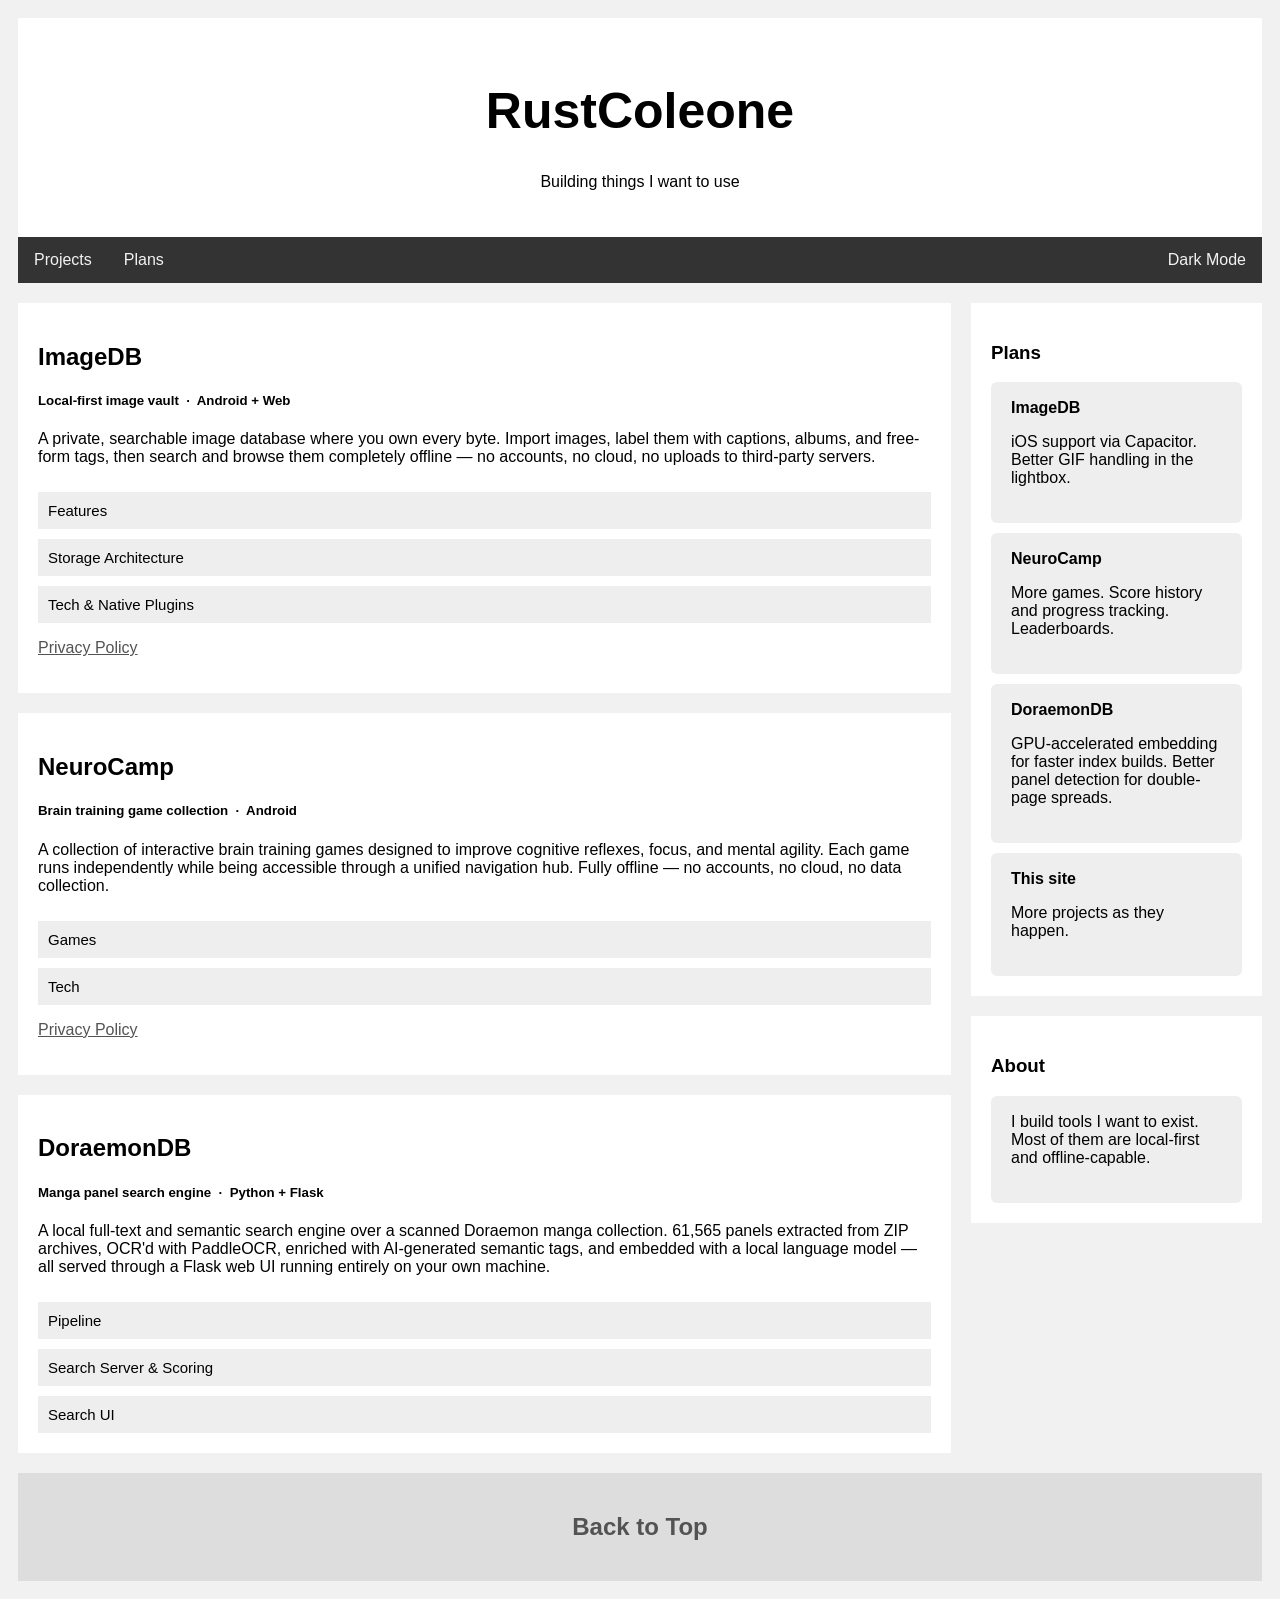
==== index.html @ 7a3be98d "Add NeuroCamp project page and privacy policy" ====
<!DOCTYPE html>
<html>
<head>
    <meta charset="UTF-8">
    <meta name="viewport" content="width=device-width,initial-scale=1,maximum-scale=1,user-scalable=no">
    <meta http-equiv="X-UA-Compatible" content="IE=edge,chrome=1">
    <meta name="HandheldFriendly" content="true">
    <title>RustColeone — Projects</title>
    <link rel="stylesheet" href="indexcss.css">
</head>
<body>

    <div class="header" id="header">
        <h1>RustColeone</h1>
        <p>Building things I want to use</p>
    </div>

    <div class="topnav" id="navpanel">
        <a href="#projects">Projects</a>
        <a href="#plans">Plans</a>
        <a onclick="darkMode()" style="float:right; cursor:pointer">Dark Mode</a>
    </div>

    <div class="row" id="projects">
        <div class="leftcolumn">

            <!-- ImageDB -->
            <div class="card" id="imagedb">
                <h2 class="Title">ImageDB</h2>
                <h5 class="SubTitle">Local-first image vault &nbsp;·&nbsp; Android + Web</h5>
                <p>A private, searchable image database where you own every byte. Import images, label them with captions, albums, and free-form tags, then search and browse them completely offline — no accounts, no cloud, no uploads to third-party servers.</p>

                <button type="button" class="collapsible">Features</button>
                <div class="content">
                    <p><strong>Organising</strong> — Albums, free-form tags with autocomplete drawn from every tag ever used, captions, and live full-text search across captions and tags. Filter the feed by one or more tags, file type (GIF vs still), or album. A Tag Manager lets you rename or delete tags globally.</p>
                    <p><strong>Adding images</strong> — FAB button, hold-for-camera (0.5 s hold with ring animation), drag &amp; drop onto the drop zone, paste from clipboard (Ctrl+V), receive from the Android share sheet, or batch import wizard. The batch wizard lets you set caption, album, and tags per image and supports bulk-editing shared fields across the whole batch.</p>
                    <p><strong>Viewing</strong> — Responsive masonry grid (2–4+ columns). GIF files get a badge. Long-press or right-click a card for a context menu. Detail view is a swipeable card — swipe left/right to navigate to adjacent images with a ghost preview sliding in from the side. Lightbox with scroll-to-zoom, pinch-to-zoom, double-tap, and drag-to-pan. Pinch outward on the thumbnail in the detail view to transition directly into the lightbox.</p>
                    <p><strong>Editing &amp; actions</strong> — Edit metadata, delete (single or multi-select), copy to clipboard (native Android <code>content://</code> URI via FileProvider), save to phone, share via system sheet, crop &amp; share. Crop supports animated GIF output for GIFs (using gifenc). Multi-select mode with select-all, invert, delete, and batch-edit actions.</p>
                    <p><strong>Data portability</strong> — Export the entire vault as a ZIP (images, thumbnails, and a JSON metadata file). Import ZIP is merge-safe and idempotent — entries with the same ID are skipped, so re-importing never duplicates blobs.</p>
                    <p><strong>Appearance</strong> — Dark/light mode toggle. Warm dark theme by default. Setting persists across sessions.</p>
                </div>

                <button type="button" class="collapsible">Storage Architecture</button>
                <div class="content">
                    <p>Images and thumbnails live in a layered blob store: Capacitor filesystem on Android (app-private, invisible to the gallery), OPFS on modern browsers (Chrome 102+, Firefox 111+, Safari 15.2+), and IndexedDB as a legacy fallback. On upgrade, blobs migrate transparently from IndexedDB to OPFS.</p>
                    <p>Metadata, the hashbook, and settings are stored in SQLite compiled to WebAssembly via sql.js. The database file is persisted to OPFS after every write via a debounced 150 ms flush. SHA-256 deduplication (via <code>crypto.subtle.digest</code>) maps every image hash to a blob ID — importing the same file twice reuses the existing blob.</p>
                    <p>Storage layout: <code>images/&lt;blobId&gt;.&lt;ext&gt;</code>, <code>thumbs/&lt;blobId&gt;.jpg</code>, <code>imagedb.sqlite</code>.</p>
                </div>

                <button type="button" class="collapsible">Tech &amp; Native Plugins</button>
                <div class="content">
                    <p><strong>Frontend</strong> — Single HTML file, no build step. HTML, CSS, and JavaScript all co-located. <code>www/index.html</code> is a generated artefact stamped with the version from <code>package.json</code>.</p>
                    <p><strong>Native shell</strong> — Capacitor for Android. Two custom Java plugins extend the bridge:</p>
                    <p>&nbsp;&nbsp;<strong>ClipboardImagePlugin</strong> — Writes a full-resolution image to the Android clipboard as a <code>content://</code> URI backed by FileProvider, so other apps (WhatsApp, Telegram, etc.) can paste actual pixels rather than a data URL.</p>
                    <p>&nbsp;&nbsp;<strong>SharePlugin</strong> — Captures images shared into ImageDB from other apps. Exposes <code>getPendingShare()</code> to JS, which returns the image base64-encoded so the entry dialog opens with it pre-loaded.</p>
                    <p><strong>Libraries</strong> — sql.js 1.10.3 (SQLite/WASM), fflate 0.8.2 (ZIP compress/decompress), gifenc 1.0.3 (animated GIF crop export), Capacitor filesystem, camera, share, clipboard, and app plugins.</p>
                </div>

                <p style="margin-top:16px;"><a href="imagedb-privacy.html">Privacy Policy</a></p>
            </div>

            <!-- NeuroCamp -->
            <div class="card" id="neurocamp">
                <h2 class="Title">NeuroCamp</h2>
                <h5 class="SubTitle">Brain training game collection &nbsp;·&nbsp; Android</h5>
                <p>A collection of interactive brain training games designed to improve cognitive reflexes, focus, and mental agility. Each game runs independently while being accessible through a unified navigation hub. Fully offline — no accounts, no cloud, no data collection.</p>

                <button type="button" class="collapsible">Games</button>
                <div class="content">
                    <p><strong>Schulte Table</strong> — A visual attention and processing speed game. Find and click numbers in sequential order on a grid. Improves peripheral vision and visual scanning speed.</p>
                    <p><strong>Stop Signal</strong> — A reaction time and impulse control game. Respond quickly to go signals while inhibiting responses to stop signals. Trains executive control and quick decision-making.</p>
                    <p><strong>Camp Chord Scout</strong> — An ear training game. Listen to synthesized chords and identify them by name. Builds auditory discrimination and musical interval recognition via in-browser Web Audio synthesis.</p>
                    <p><strong>Animal Memory Ranger</strong> — A memory match game. Study animals with randomized profiles (name, favorite color, habitat, appetite), then answer quiz questions to match each animal.</p>
                    <p><strong>Rhythm Sync Test</strong> — A rhythm timing game. Birds count in for several beats before audio cuts out — tap exactly on the next silent beat.</p>
                </div>

                <button type="button" class="collapsible">Tech</button>
                <div class="content">
                    <p><strong>Frontend</strong> — Pure HTML, CSS, and JavaScript. No frameworks, no build step. Nine standalone HTML files with a shared UI/SFX module.</p>
                    <p><strong>Native shell</strong> — Capacitor 8 for Android. <code>www/</code> is a generated artefact populated by a <code>prepare-web.js</code> script that stamps the version from <code>package.json</code> into the hub page.</p>
                    <p><strong>Design</strong> — Camping-themed UI with dark/light mode toggle. Theme changes propagate to loaded games via postMessage. Responsive layout with back-navigation support.</p>
                </div>

                <p style="margin-top:16px;"><a href="mind-games-privacy.html">Privacy Policy</a></p>
            </div>

            <!-- DoraemonDB -->
            <div class="card" id="doraemondb">
                <h2 class="Title">DoraemonDB</h2>
                <h5 class="SubTitle">Manga panel search engine &nbsp;·&nbsp; Python + Flask</h5>
                <p>A local full-text and semantic search engine over a scanned Doraemon manga collection. 61,565 panels extracted from ZIP archives, OCR'd with PaddleOCR, enriched with AI-generated semantic tags, and embedded with a local language model — all served through a Flask web UI running entirely on your own machine.</p>

                <button type="button" class="collapsible">Pipeline</button>
                <div class="content">
                    <p><strong>1. Panel extraction</strong> — <code>extract_storyboards.py</code> reads every manga page from ZIP archives, runs flood-fill/contour analysis to detect individual panels, then PaddleOCR to extract Chinese text. Results go into SQLite: source path, page name, panel index, OCR text, and the path inside the ZIP for image serving.</p>
                    <p><strong>2. DB migration</strong> — <code>migrate_add_tags.py</code> adds <code>tags</code>, <code>tags_model</code>, <code>embedding</code>, and <code>embedding_model</code> columns to the panels table and creates the <code>tag_vocab</code> global tag vocabulary. Safe to re-run (idempotent).</p>
                    <p><strong>3. Tag enrichment</strong> — <code>enrich_tags.py</code> calls DeepSeek Chat (<code>deepseek-chat</code>) for each un-tagged panel to produce 5–15 candidate Chinese semantic tags (e.g. 哭泣, 大雄, 道具). Each candidate is deduplicated against the global <code>tag_vocab</code> using BAAI/bge-m3 cosine similarity at a 0.90 threshold — close matches reuse the canonical vocab tag; new ones are added. Requires <code>DEEPSEEK_API_KEY</code>.</p>
                    <p><strong>4. Embedding build</strong> — <code>build_embeddings.py</code> encodes every panel into a 1024-dim float32 vector using BAAI/bge-m3 (sentence-transformers) and stores it as a BLOB. Embedding source priority: canonical tags if available, otherwise raw OCR text. One-time offline step (~60 min on CPU for 61k panels).</p>
                </div>

                <button type="button" class="collapsible">Search Server &amp; Scoring</button>
                <div class="content">
                    <p>Flask server at <code>localhost:5051</code>. On first request it loads all embedding BLOBs into a numpy float32 matrix in memory (~10 min refresh) and caches the tag vocabulary (~5 min refresh).</p>
                    <p>The unified search endpoint (<code>/api/search/unified</code>) combines three modes, each contributing a normalised 0–1 score per panel:</p>
                    <p>&nbsp;&nbsp;<strong>词 (keywords)</strong> — always-on; <code>matched_terms / total_terms</code> against OCR text.</p>
                    <p>&nbsp;&nbsp;<strong>意 (vector)</strong> — cosine similarity via dot product on L2-normalised bge-m3 embeddings. Default ON.</p>
                    <p>&nbsp;&nbsp;<strong>AI (semantic)</strong> — DeepSeek Chat maps the query to vocab tags; <code>matched_query_tags / total_query_tags</code>. Default OFF.</p>
                    <p>Combined score = sum of active method scores, normalised to 0–100% by the number of active methods. Results sorted descending. Negative exclusions (<code>-term</code>) work across all methods.</p>
                </div>

                <button type="button" class="collapsible">Search UI</button>
                <div class="content">
                    <p>Single-page app, no build step. Search row with text input, regex toggle (<code>.*</code>), and search button. Filter row with 意 (vector, default ON), AI (DeepSeek semantic, default OFF), series dropdown, and character-count filter. 词 (keywords) is always-on but hidden.</p>
                    <p>Result cards show extracted text, tag chips (matched tags highlighted), and a score badge: <code>75% 词82·意60</code> for unified mode, <code>完全匹配</code> for exact phrase, <code>相似 XX%</code> for vector-only. Lightbox with crop and copy-to-clipboard support.</p>
                </div>
            </div>

        </div>
        <div class="rightcolumn">
            <div class="card" id="plans">
                <h3>Plans</h3>
                <div class="fakeimg" style="margin-bottom:10px; padding-top:1px">
                    <p><strong>ImageDB</strong></p>
                    <p>iOS support via Capacitor. Better GIF handling in the lightbox.</p>
                </div>
                <div class="fakeimg" style="margin-bottom:10px; padding-top:1px">
                    <p><strong>NeuroCamp</strong></p>
                    <p>More games. Score history and progress tracking. Leaderboards.</p>
                </div>
                <div class="fakeimg" style="margin-bottom:10px; padding-top:1px">
                    <p><strong>DoraemonDB</strong></p>
                    <p>GPU-accelerated embedding for faster index builds. Better panel detection for double-page spreads.</p>
                </div>
                <div class="fakeimg" style="margin-bottom:0px; padding-top:1px">
                    <p><strong>This site</strong></p>
                    <p>More projects as they happen.</p>
                </div>
            </div>
            <div class="card">
                <h3>About</h3>
                <div class="fakeimg" style="margin-bottom:0px; padding-top:1px">
                    <p>I build tools I want to exist. Most of them are local-first and offline-capable.</p>
                </div>
            </div>
        </div>
    </div>

    <div class="footer">
        <h2><a href="#header" style="text-decoration: none;">Back to Top</a></h2>
    </div>

</body>

<script type="text/javascript" src="indexjs.js"></script>
<script> makeCollisible(); </script>
</html>
---- indexcss.css ----
* {
    box-sizing: border-box;
}

body {
    font-family: Arial;
    padding: 10px;
    background: #f1f1f1;
}

/* Header/Blog Title */
.header {
    padding: 30px;
    text-align: center;
    background: white;
}

.header h1 {
    font-size: 50px;
}

a {
    color: rgb(83, 83, 83);
}

/* Style the top navigation bar */
.topnav {
    overflow: hidden;
    background-color: #333;
}

/* Style the topnav links */
.topnav a {
    float: left;
    display: block;
    color: #f2f2f2;
    text-align: center;
    padding: 14px 16px;
    text-decoration: none;
}

/* Change color on hover */
.topnav a:hover {
    background-color: #ddd;
    color: black;
}

/* Create two unequal columns that floats next to each other */
/* Left column */
.leftcolumn {
    float: left;
    width: 75%;
}

/* Right column */
.rightcolumn {
    float: left;
    width: 25%;
    background-color: #f1f1f1;
    padding-left: 20px;
}

/* Fake image */
.fakeimg {
    border-radius: 6px;
    background-color: #eee;
    width: 100%;
    padding: 20px;
}

/* Add a card effect for articles */
.card {
    background-color: white;
    padding: 20px;
    margin-top: 20px;
}

/* Clear floats after the columns */
.row:after {
    content: "";
    display: table;
    clear: both;
}

/* Footer */
.footer {
    padding: 20px;
    text-align: center;
    background: #ddd;
    margin-top: 20px;
}

.collapsible {
    margin-top: 10px;
    background-color: #eee;
    cursor: pointer;
    padding: 10px;
    width: 100%;
    border: none;
    text-align: left;
    outline: none;
    font-size: 15px;
}

    .active, .collapsible:hover {
        background-color: #e1e1e1;
    }

.content {
    padding: 0 18px;
    display: none;
    overflow: hidden;
    background-color: #f1f1f1;
}

.MonsterHealthBar {
    width: 100%;
    background-color: #ddd;
    border-radius: 6px;
}

.MonsterHealthBarField {
    width: 1%;
    height: 10px;
    background-color: #4CAF50;
    border-radius: 6px;
}

/* Responsive layout - when the screen is less than 1060px wide, make the two columns stack on top of each other instead of next to each other */
@media screen and (max-width: 1060px) {
    .leftcolumn, .rightcolumn {
        width: 100%;
        padding: 0;
    }
}

/* Responsive layout - when the screen is less than 768px wide, make the navigation links stack on top of each other instead of next to each other */
@media screen and (max-width: 768px) {
    .topnav a {
        float: none;
        width: 100%;
    }
}
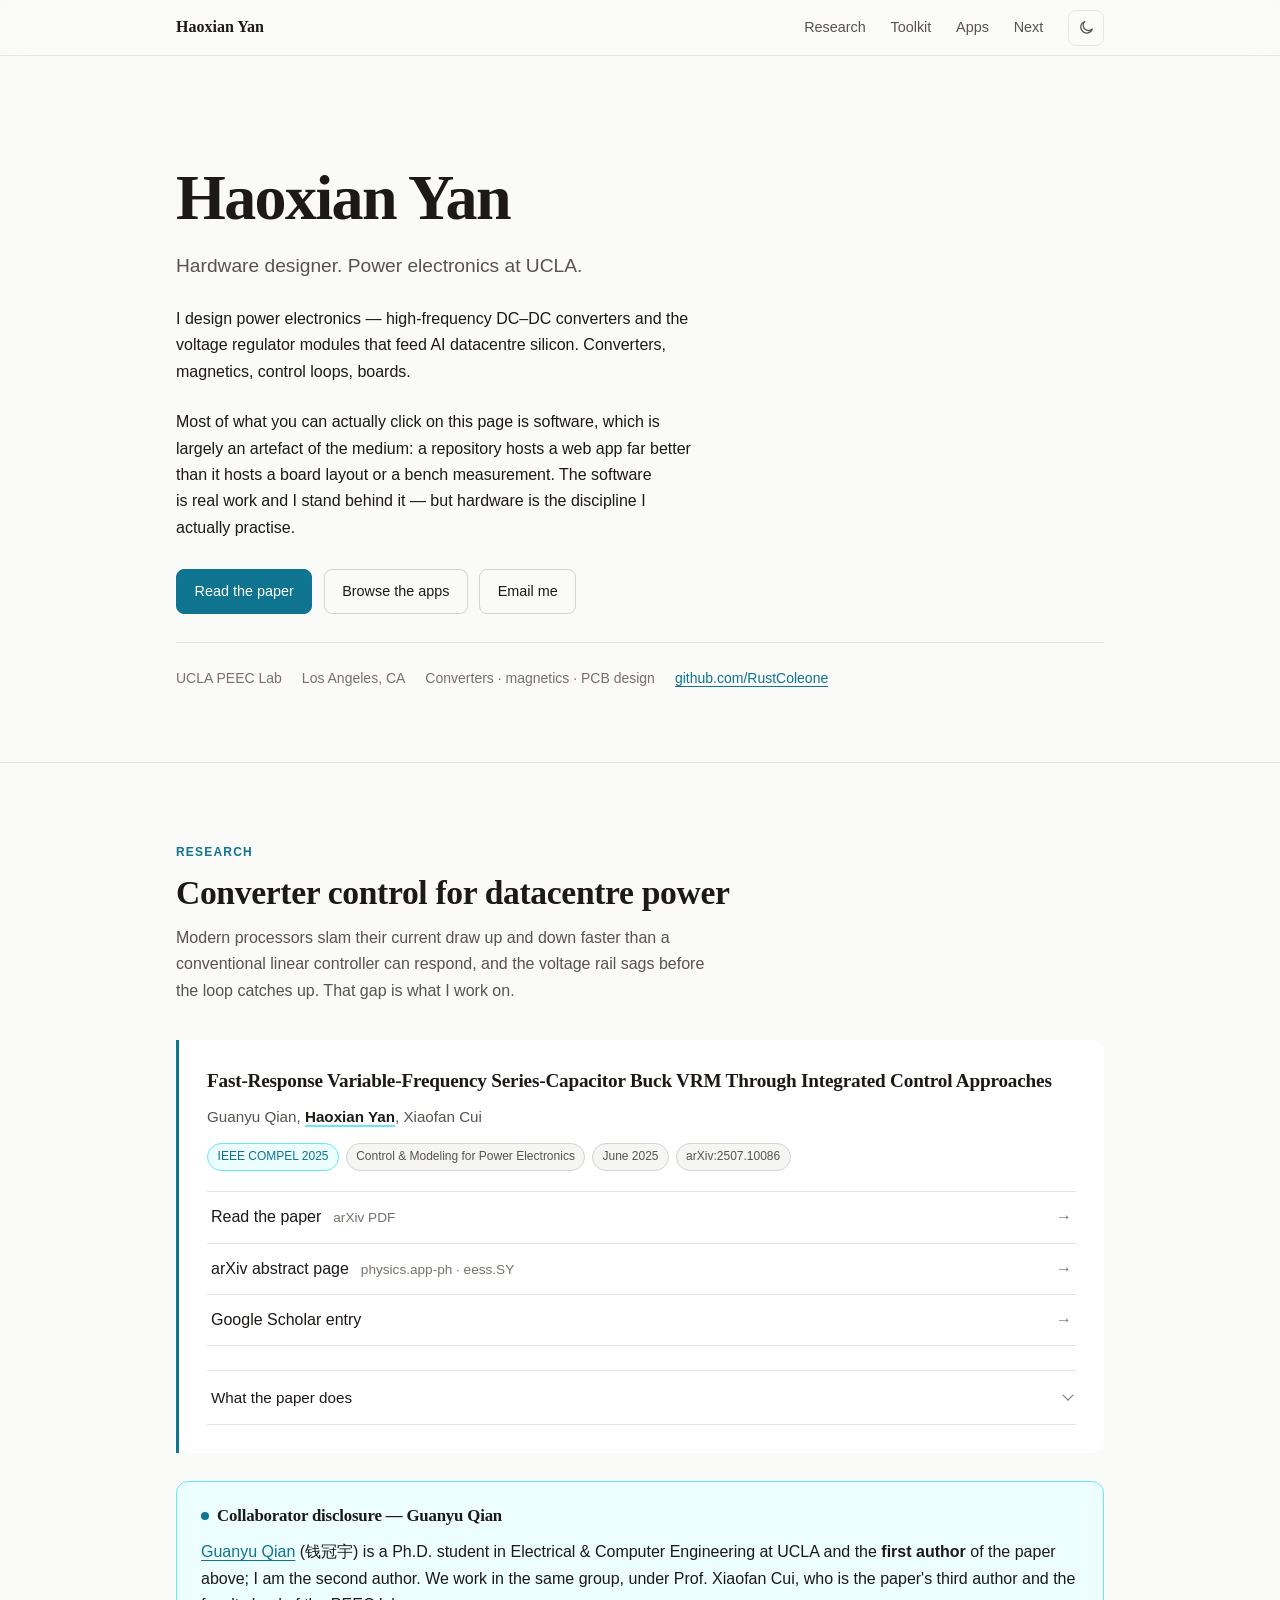
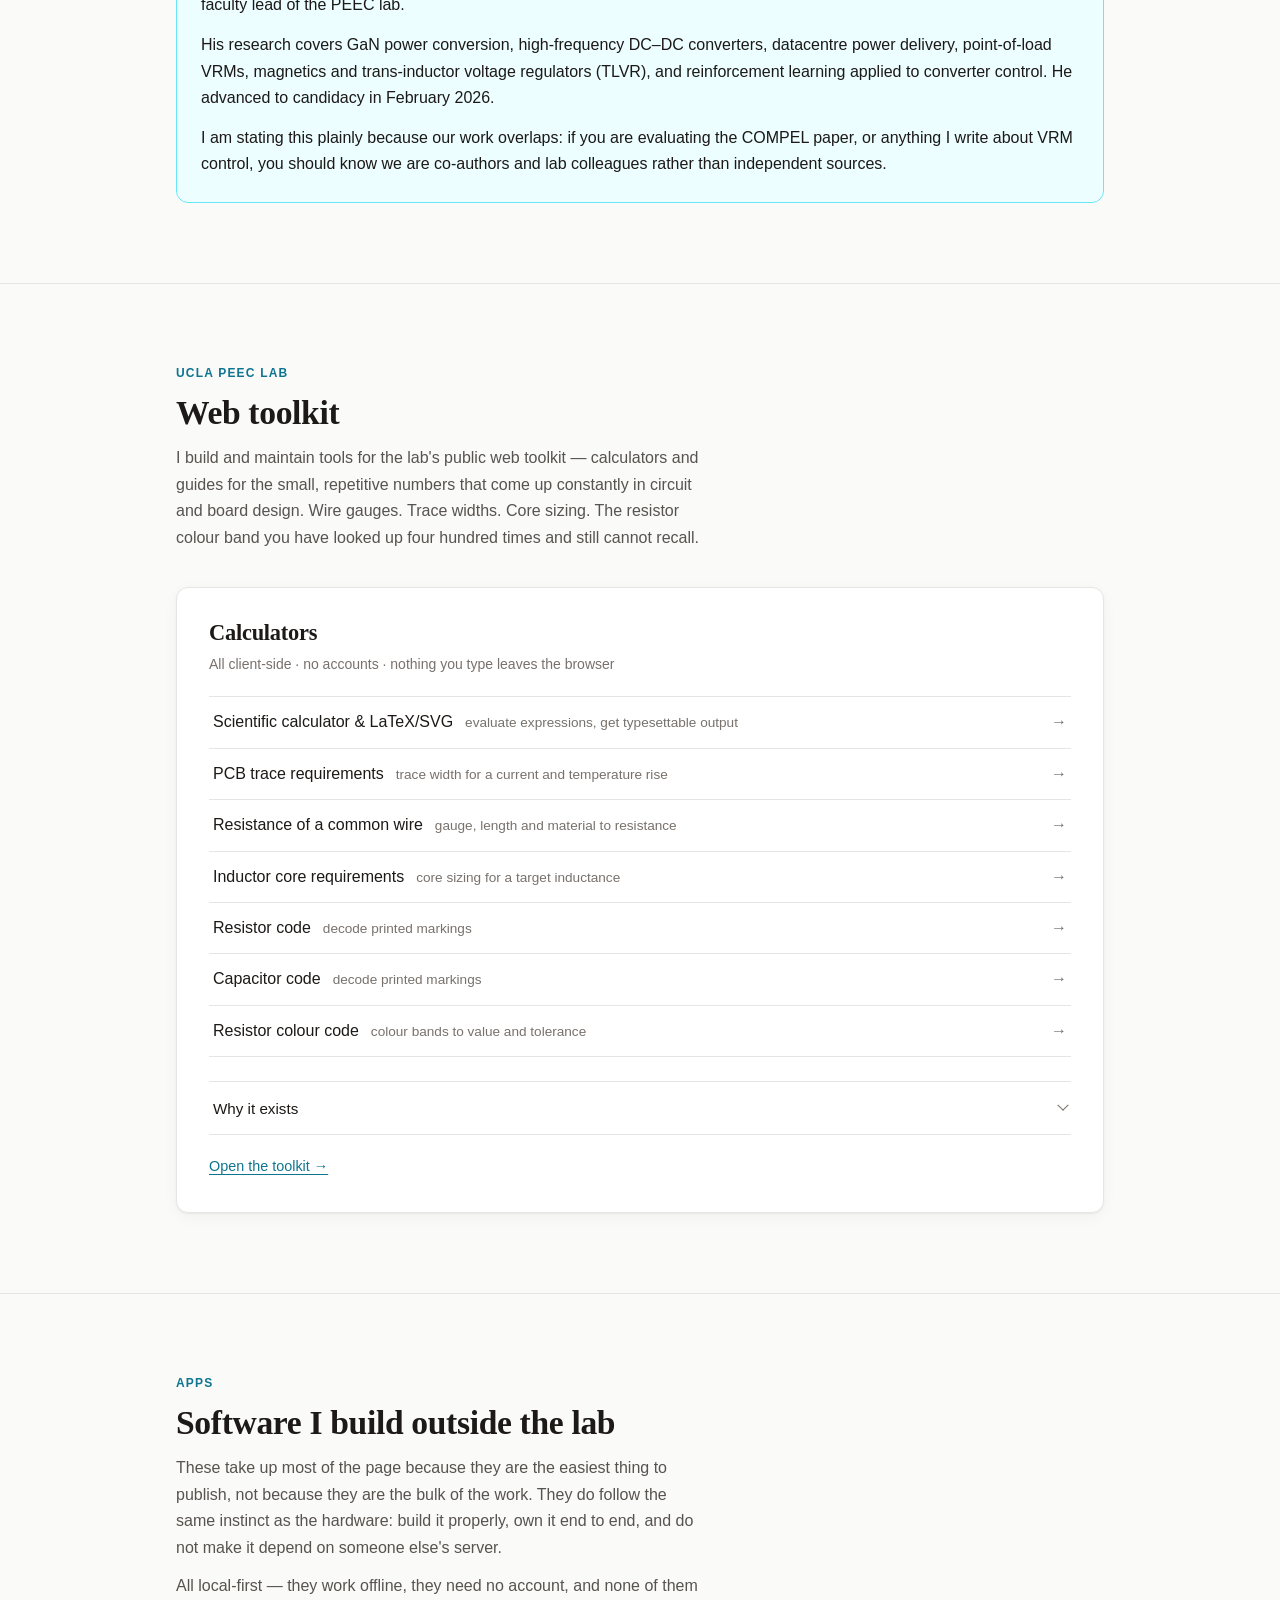
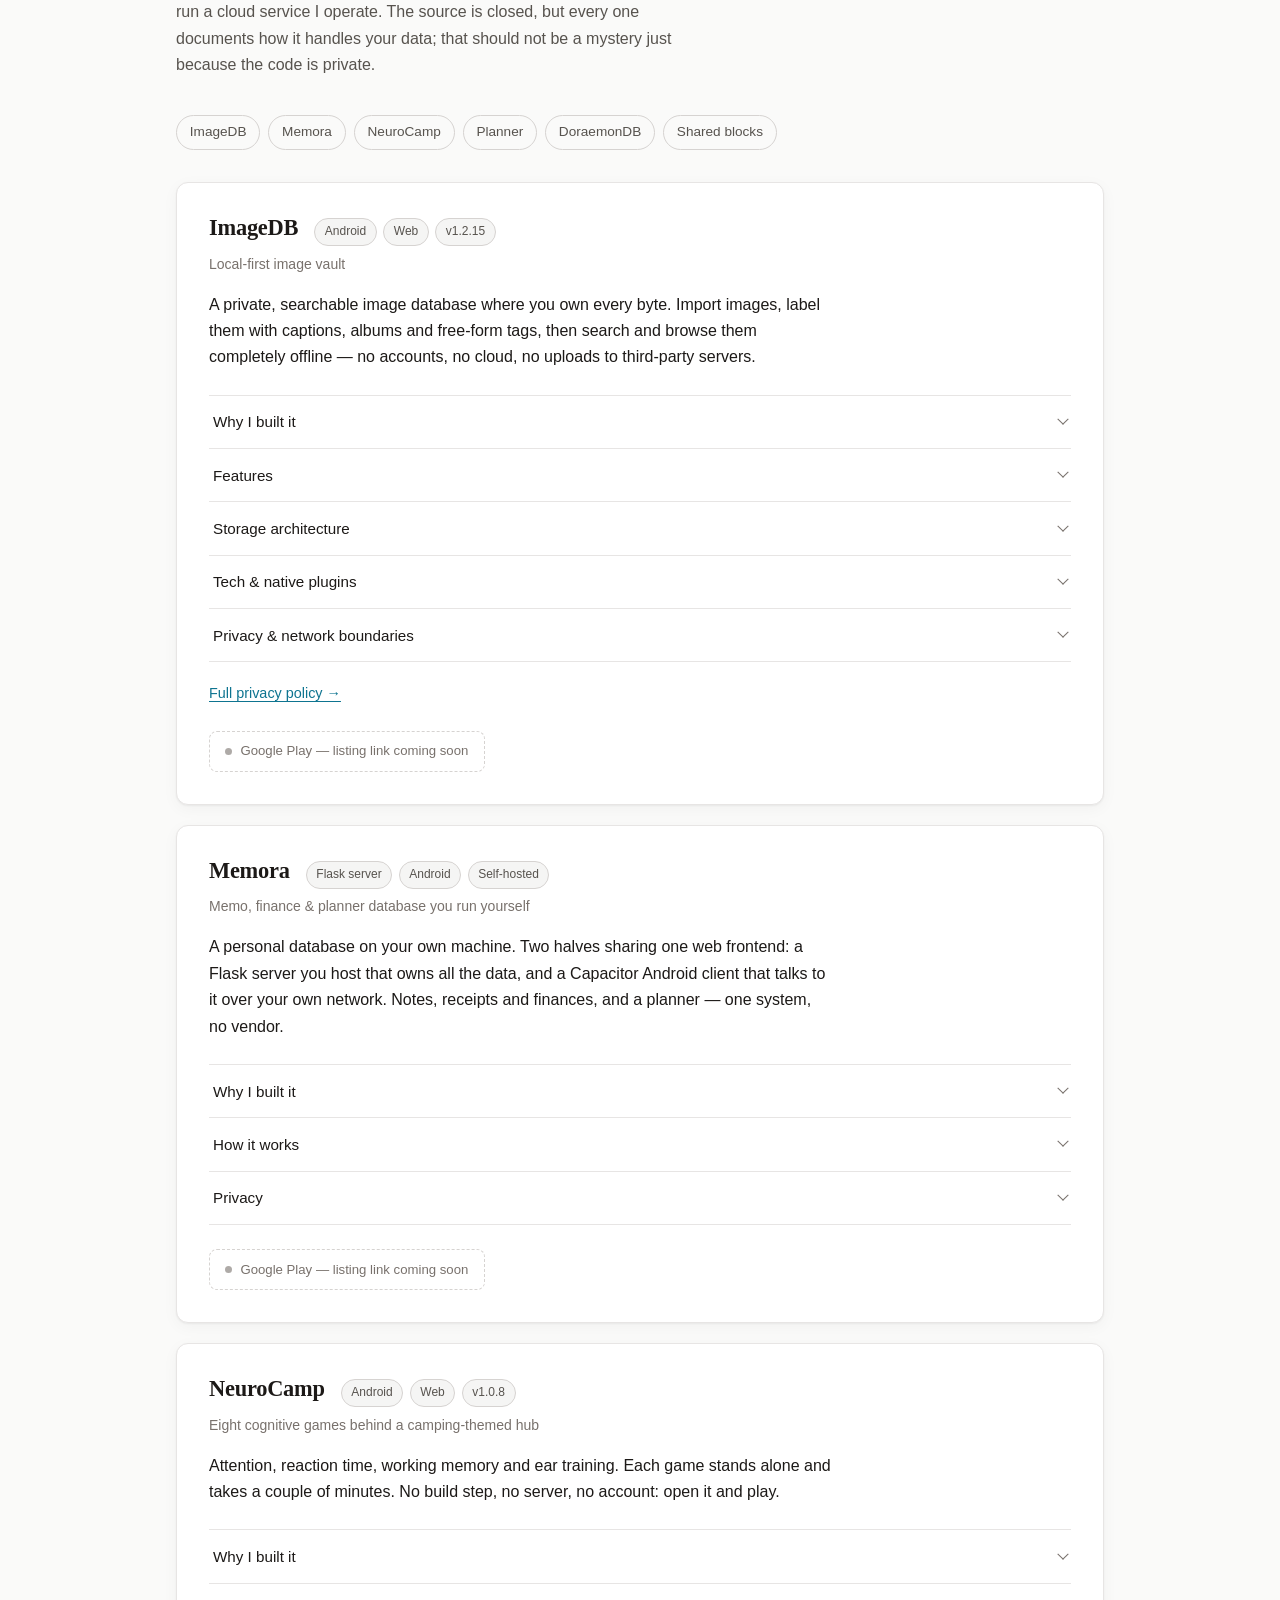
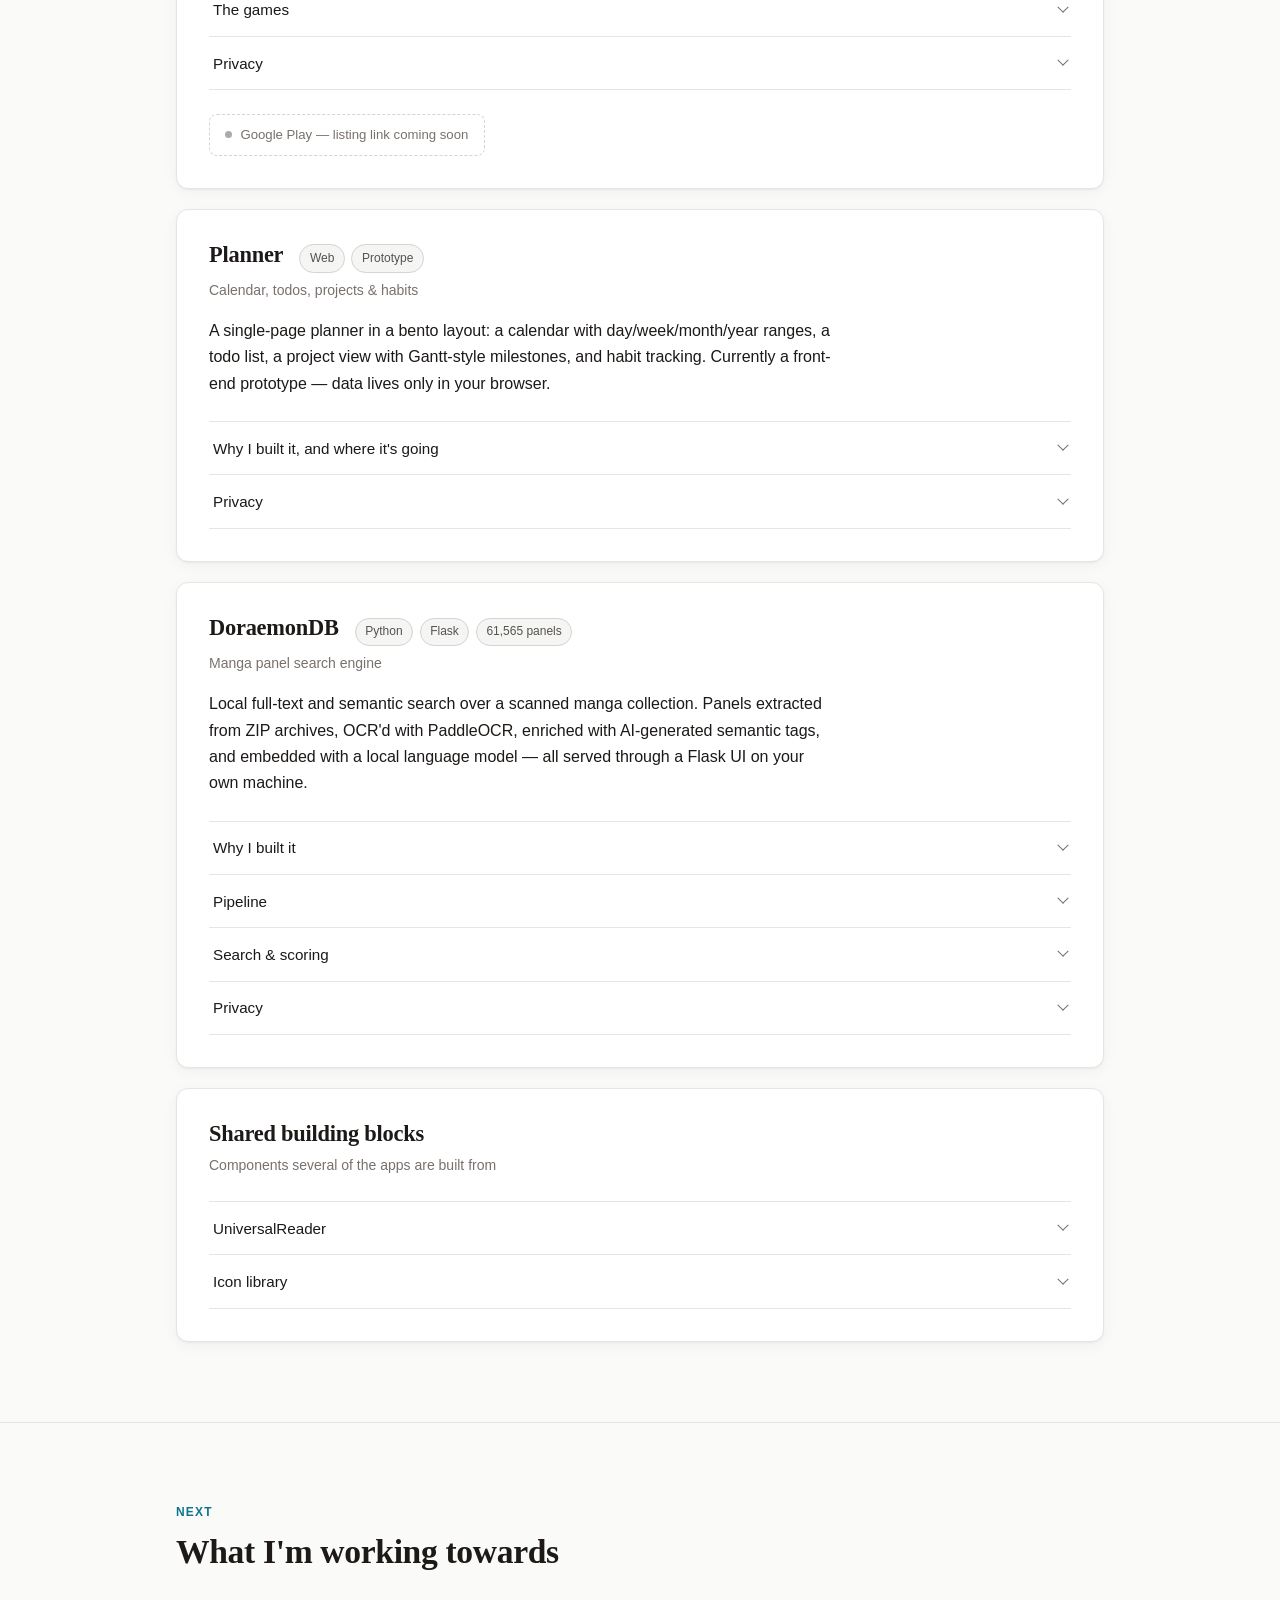
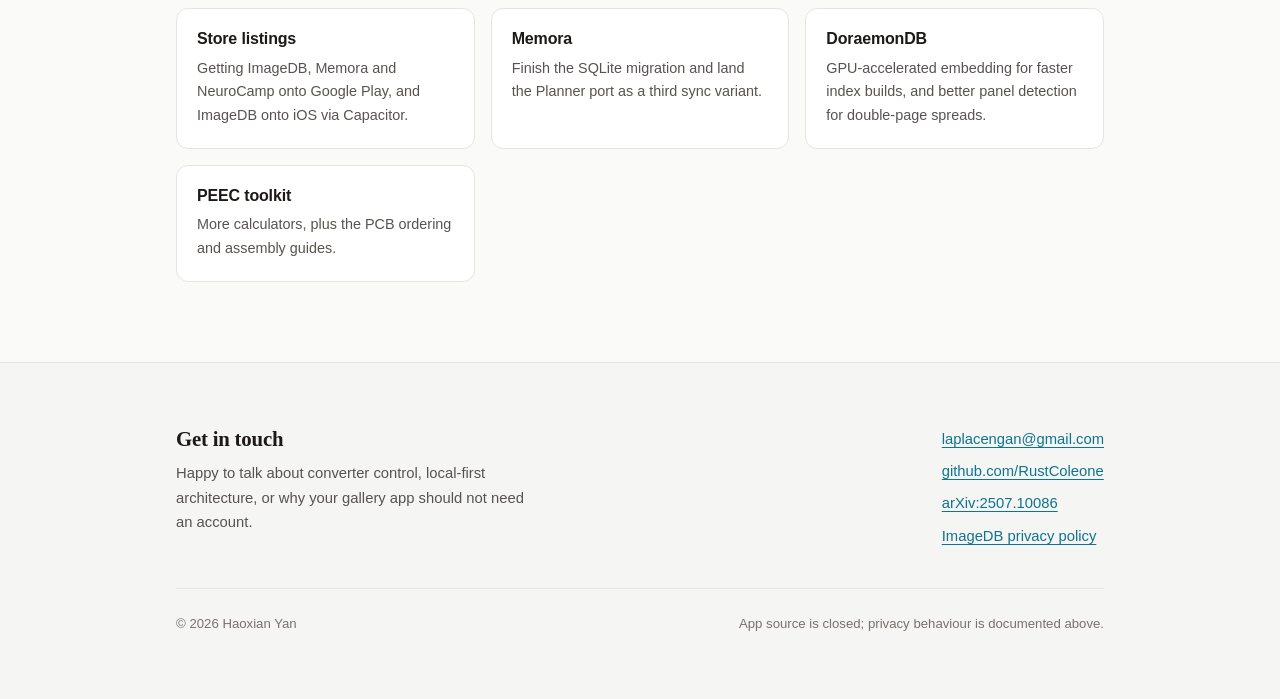
==== commit 264f5b7e: "Modernization" ====
--- a/index.html
+++ b/index.html
@@ -1,156 +1,741 @@
 <!DOCTYPE html>
-<html>
+<html lang="en">
+
 <head>
     <meta charset="UTF-8">
-    <meta name="viewport" content="width=device-width,initial-scale=1,maximum-scale=1,user-scalable=no">
-    <meta http-equiv="X-UA-Compatible" content="IE=edge,chrome=1">
-    <meta name="HandheldFriendly" content="true">
-    <title>RustColeone — Projects</title>
-    <link rel="stylesheet" href="indexcss.css">
+    <meta name="viewport" content="width=device-width, initial-scale=1">
+    <title>Haoxian Yan — Hardware &amp; Power Electronics Design</title>
+    <meta name="description" content="Haoxian Yan — hardware designer working on power electronics at UCLA: converter control for datacentre voltage regulators. Plus the local-first software that happens to be easier to publish.">
+    <meta name="author" content="Haoxian Yan">
+    <meta name="theme-color" content="#fafaf9">
+
+    <meta property="og:type" content="profile">
+    <meta property="og:title" content="Haoxian Yan — Hardware &amp; Power Electronics Design">
+    <meta property="og:description" content="Hardware designer working on converter control for datacentre voltage regulators at UCLA, plus local-first apps: ImageDB, Memora, NeuroCamp and more.">
+    <meta property="og:url" content="https://rustcoleone.github.io/">
+    <meta name="twitter:card" content="summary">
+
+    <link rel="canonical" href="https://rustcoleone.github.io/">
+    <link rel="icon" href="data:image/svg+xml,<svg xmlns='http://www.w3.org/2000/svg' viewBox='0 0 32 32'><rect width='32' height='32' rx='7' fill='%230e7490'/><path d='M5 21h5v-10h6v10h6v-10h5' stroke='white' stroke-width='2.6' fill='none' stroke-linecap='round' stroke-linejoin='round'/></svg>">
+    <link rel="stylesheet" href="styles.css">
+
+    <script>
+        /* Resolve the stored theme before first paint to avoid a flash. */
+        (function () {
+            try {
+                var t = localStorage.getItem("theme");
+                if (t === "light" || t === "dark") document.documentElement.dataset.theme = t;
+            } catch (e) { }
+        })();
+    </script>
+
+    <script type="application/ld+json">
+    {
+      "@context": "https://schema.org",
+      "@graph": [
+        {
+          "@type": "Person",
+          "@id": "https://rustcoleone.github.io/#person",
+          "name": "Haoxian Yan",
+          "givenName": "Haoxian",
+          "familyName": "Yan",
+          "email": "mailto:laplacengan@gmail.com",
+          "url": "https://rustcoleone.github.io/",
+          "jobTitle": "Hardware Design Engineer",
+          "affiliation": {
+            "@type": "CollegeOrUniversity",
+            "name": "University of California, Los Angeles"
+          },
+          "knowsAbout": [
+            "Power electronics",
+            "Hardware design",
+            "DC-DC converter control",
+            "Voltage regulator modules",
+            "PCB design",
+            "Local-first software"
+          ],
+          "sameAs": ["https://github.com/RustColeone"]
+        },
+        {
+          "@type": "ScholarlyArticle",
+          "name": "Fast-Response Variable-Frequency Series-Capacitor Buck VRM Through Integrated Control Approaches",
+          "author": [
+            { "@type": "Person", "name": "Guanyu Qian", "url": "https://qgy511.github.io/" },
+            { "@type": "Person", "name": "Haoxian Yan", "@id": "https://rustcoleone.github.io/#person" },
+            { "@type": "Person", "name": "Xiaofan Cui" }
+          ],
+          "datePublished": "2025-06-22",
+          "publisher": { "@type": "Organization", "name": "IEEE" },
+          "isPartOf": "2025 IEEE 26th Workshop on Control and Modeling for Power Electronics (COMPEL)",
+          "url": "https://arxiv.org/abs/2507.10086",
+          "identifier": "arXiv:2507.10086"
+        }
+      ]
+    }
+    </script>
 </head>
+
 <body>
-
-    <div class="header" id="header">
-        <h1>RustColeone</h1>
-        <p>Building things I want to use</p>
-    </div>
-
-    <div class="topnav" id="navpanel">
-        <a href="#projects">Projects</a>
-        <a href="#plans">Plans</a>
-        <a onclick="darkMode()" style="float:right; cursor:pointer">Dark Mode</a>
-    </div>
-
-    <div class="row" id="projects">
-        <div class="leftcolumn">
-
-            <!-- ImageDB -->
-            <div class="card" id="imagedb">
-                <h2 class="Title">ImageDB</h2>
-                <h5 class="SubTitle">Local-first image vault &nbsp;·&nbsp; Android + Web</h5>
-                <p>A private, searchable image database where you own every byte. Import images, label them with captions, albums, and free-form tags, then search and browse them completely offline — no accounts, no cloud, no uploads to third-party servers.</p>
-
-                <button type="button" class="collapsible">Features</button>
-                <div class="content">
-                    <p><strong>Organising</strong> — Albums, free-form tags with autocomplete drawn from every tag ever used, captions, and live full-text search across captions and tags. Filter the feed by one or more tags, file type (GIF vs still), or album. A Tag Manager lets you rename or delete tags globally.</p>
-                    <p><strong>Adding images</strong> — FAB button, hold-for-camera (0.5 s hold with ring animation), drag &amp; drop onto the drop zone, paste from clipboard (Ctrl+V), receive from the Android share sheet, or batch import wizard. The batch wizard lets you set caption, album, and tags per image and supports bulk-editing shared fields across the whole batch.</p>
-                    <p><strong>Viewing</strong> — Responsive masonry grid (2–4+ columns). GIF files get a badge. Long-press or right-click a card for a context menu. Detail view is a swipeable card — swipe left/right to navigate to adjacent images with a ghost preview sliding in from the side. Lightbox with scroll-to-zoom, pinch-to-zoom, double-tap, and drag-to-pan. Pinch outward on the thumbnail in the detail view to transition directly into the lightbox.</p>
-                    <p><strong>Editing &amp; actions</strong> — Edit metadata, delete (single or multi-select), copy to clipboard (native Android <code>content://</code> URI via FileProvider), save to phone, share via system sheet, crop &amp; share. Crop supports animated GIF output for GIFs (using gifenc). Multi-select mode with select-all, invert, delete, and batch-edit actions.</p>
-                    <p><strong>Data portability</strong> — Export the entire vault as a ZIP (images, thumbnails, and a JSON metadata file). Import ZIP is merge-safe and idempotent — entries with the same ID are skipped, so re-importing never duplicates blobs.</p>
-                    <p><strong>Appearance</strong> — Dark/light mode toggle. Warm dark theme by default. Setting persists across sessions.</p>
+    <a class="skip" href="#main">Skip to content</a>
+
+    <nav class="nav" aria-label="Primary">
+        <div class="container">
+            <a class="nav-brand" href="#top">Haoxian&nbsp;Yan</a>
+            <ul class="nav-links">
+                <li><a href="#research">Research</a></li>
+                <li><a href="#toolkit">Toolkit</a></li>
+                <li><a href="#apps">Apps</a></li>
+                <li><a href="#next">Next</a></li>
+            </ul>
+            <button class="theme-toggle" type="button" aria-label="Toggle dark mode" title="Toggle dark mode">
+                <svg class="icon-sun" viewBox="0 0 24 24" aria-hidden="true">
+                    <circle cx="12" cy="12" r="4.2" />
+                    <path d="M12 2.5v2M12 19.5v2M2.5 12h2M19.5 12h2M5.1 5.1l1.4 1.4M17.5 17.5l1.4 1.4M18.9 5.1l-1.4 1.4M6.5 17.5l-1.4 1.4" />
+                </svg>
+                <svg class="icon-moon" viewBox="0 0 24 24" aria-hidden="true">
+                    <path d="M20.5 14.3A8.5 8.5 0 1 1 9.7 3.5a7 7 0 0 0 10.8 10.8Z" />
+                </svg>
+            </button>
+        </div>
+    </nav>
+
+    <header class="hero" id="top">
+        <div class="container">
+            <h1>Haoxian Yan</h1>
+            <p class="hero-role">Hardware designer. Power electronics at UCLA.</p>
+
+            <p class="hero-bio">
+                I design power electronics — high-frequency DC–DC converters and the voltage regulator modules
+                that feed AI datacentre silicon. Converters, magnetics, control loops, boards.
+            </p>
+
+            <p class="hero-bio">
+                Most of what you can actually click on this page is software, which is largely an artefact of the
+                medium: a repository hosts a web app far better than it hosts a board layout or a bench measurement.
+                The software is real work and I stand behind it — but hardware is the discipline I actually practise.
+            </p>
+
+            <div class="hero-actions">
+                <a class="btn btn-primary" href="https://arxiv.org/pdf/2507.10086" target="_blank" rel="noopener">Read the paper</a>
+                <a class="btn" href="#apps">Browse the apps</a>
+                <a class="btn" href="mailto:laplacengan@gmail.com">Email me</a>
+            </div>
+
+            <div class="hero-meta">
+                <span>UCLA PEEC Lab</span>
+                <span>Los Angeles, CA</span>
+                <span>Converters · magnetics · PCB design</span>
+                <span><a href="https://github.com/RustColeone" target="_blank" rel="noopener">github.com/RustColeone</a></span>
+            </div>
+        </div>
+    </header>
+
+    <main id="main">
+
+        <!-- ==================== RESEARCH ==================== -->
+        <section class="section" id="research" aria-labelledby="research-h">
+            <div class="container">
+                <div class="section-head">
+                    <span class="eyebrow">Research</span>
+                    <h2 id="research-h">Converter control for datacentre power</h2>
+                    <p class="lede">
+                        Modern processors slam their current draw up and down faster than a conventional linear
+                        controller can respond, and the voltage rail sags before the loop catches up. That gap is
+                        what I work on.
+                    </p>
                 </div>
 
-                <button type="button" class="collapsible">Storage Architecture</button>
-                <div class="content">
-                    <p>Images and thumbnails live in a layered blob store: Capacitor filesystem on Android (app-private, invisible to the gallery), OPFS on modern browsers (Chrome 102+, Firefox 111+, Safari 15.2+), and IndexedDB as a legacy fallback. On upgrade, blobs migrate transparently from IndexedDB to OPFS.</p>
-                    <p>Metadata, the hashbook, and settings are stored in SQLite compiled to WebAssembly via sql.js. The database file is persisted to OPFS after every write via a debounced 150 ms flush. SHA-256 deduplication (via <code>crypto.subtle.digest</code>) maps every image hash to a blob ID — importing the same file twice reuses the existing blob.</p>
-                    <p>Storage layout: <code>images/&lt;blobId&gt;.&lt;ext&gt;</code>, <code>thumbs/&lt;blobId&gt;.jpg</code>, <code>imagedb.sqlite</code>.</p>
+                <article class="paper">
+                    <h3 class="paper-title">
+                        Fast-Response Variable-Frequency Series-Capacitor Buck VRM Through Integrated Control Approaches
+                    </h3>
+                    <p class="paper-authors">
+                        Guanyu Qian, <span class="me">Haoxian Yan</span>, Xiaofan Cui
+                    </p>
+                    <ul class="pills">
+                        <li class="pill pill-accent">IEEE COMPEL 2025</li>
+                        <li class="pill">Control &amp; Modeling for Power Electronics</li>
+                        <li class="pill"><time datetime="2025-06">June 2025</time></li>
+                        <li class="pill">arXiv:2507.10086</li>
+                    </ul>
+                    <ul class="linklist">
+                        <li>
+                            <a href="https://arxiv.org/pdf/2507.10086" target="_blank" rel="noopener">
+                                <span>Read the paper</span><span class="note">arXiv PDF</span>
+                            </a>
+                        </li>
+                        <li>
+                            <a href="https://arxiv.org/abs/2507.10086" target="_blank" rel="noopener">
+                                <span>arXiv abstract page</span><span class="note">physics.app-ph · eess.SY</span>
+                            </a>
+                        </li>
+                        <li>
+                            <a href="https://scholar.google.com/citations?view_op=view_citation&hl=en&user=6jr3l3gAAAAJ&citation_for_view=6jr3l3gAAAAJ:d1gkVwhDpl0C" target="_blank" rel="noopener">
+                                <span>Google Scholar entry</span>
+                            </a>
+                        </li>
+                    </ul>
+
+                    <div class="accordions">
+                        <details>
+                            <summary>What the paper does</summary>
+                            <div class="details-body">
+                                <p>
+                                    Series-capacitor Buck converters are attractive for point-of-load regulation but
+                                    awkward to control: the added capacitor makes the small-signal behaviour messier,
+                                    and running the converter at variable frequency makes it messier still. A linear
+                                    controller tuned for stability is necessarily slow on large transients.
+                                </p>
+                                <p>
+                                    The paper proposes an <strong>integrated control scheme</strong> that runs a linear
+                                    and a nonlinear controller together. The linear loop handles steady-state
+                                    regulation and disturbance rejection; the nonlinear loop takes over on large load
+                                    steps, using time-optimal control derived from <strong>Pontryagin's Maximum
+                                    Principle</strong> over a discrete-time model of the converter.
+                                </p>
+                                <p>
+                                    The headline result: on a heavy load step-up, output voltage recovery is
+                                    <strong>over ten times faster</strong> than a linear-controller-only design in
+                                    simulation. Hardware measurements confirm stable disturbance rejection.
+                                </p>
+                            </div>
+                        </details>
+                    </div>
+                </article>
+
+                <aside class="callout" aria-labelledby="disclosure-h">
+                    <h4 id="disclosure-h">Collaborator disclosure — Guanyu Qian</h4>
+                    <p>
+                        <a href="https://qgy511.github.io/" target="_blank" rel="noopener">Guanyu Qian</a> (钱冠宇) is a
+                        Ph.D. student in Electrical &amp; Computer Engineering at UCLA and the <strong>first
+                        author</strong> of the paper above; I am the second author. We work in the same group, under
+                        Prof. Xiaofan Cui, who is the paper's third author and the faculty lead of the PEEC lab.
+                    </p>
+                    <p>
+                        His research covers GaN power conversion, high-frequency DC–DC converters, datacentre power
+                        delivery, point-of-load VRMs, magnetics and trans-inductor voltage regulators (TLVR), and
+                        reinforcement learning applied to converter control. He advanced to candidacy in February 2026.
+                    </p>
+                    <p>
+                        I am stating this plainly because our work overlaps: if you are evaluating the COMPEL paper, or
+                        anything I write about VRM control, you should know we are co-authors and lab colleagues
+                        rather than independent sources.
+                    </p>
+                </aside>
+            </div>
+        </section>
+
+        <!-- ==================== TOOLKIT ==================== -->
+        <section class="section" id="toolkit" aria-labelledby="toolkit-h">
+            <div class="container">
+                <div class="section-head">
+                    <span class="eyebrow">UCLA PEEC Lab</span>
+                    <h2 id="toolkit-h">Web toolkit</h2>
+                    <p class="lede">
+                        I build and maintain tools for the lab's public web toolkit — calculators and guides for the
+                        small, repetitive numbers that come up constantly in circuit and board design. Wire gauges.
+                        Trace widths. Core sizing. The resistor colour band you have looked up four hundred times and
+                        still cannot recall.
+                    </p>
                 </div>
 
-                <button type="button" class="collapsible">Tech &amp; Native Plugins</button>
-                <div class="content">
-                    <p><strong>Frontend</strong> — Single HTML file, no build step. HTML, CSS, and JavaScript all co-located. <code>www/index.html</code> is a generated artefact stamped with the version from <code>package.json</code>.</p>
-                    <p><strong>Native shell</strong> — Capacitor for Android. Two custom Java plugins extend the bridge:</p>
-                    <p>&nbsp;&nbsp;<strong>ClipboardImagePlugin</strong> — Writes a full-resolution image to the Android clipboard as a <code>content://</code> URI backed by FileProvider, so other apps (WhatsApp, Telegram, etc.) can paste actual pixels rather than a data URL.</p>
-                    <p>&nbsp;&nbsp;<strong>SharePlugin</strong> — Captures images shared into ImageDB from other apps. Exposes <code>getPendingShare()</code> to JS, which returns the image base64-encoded so the entry dialog opens with it pre-loaded.</p>
-                    <p><strong>Libraries</strong> — sql.js 1.10.3 (SQLite/WASM), fflate 0.8.2 (ZIP compress/decompress), gifenc 1.0.3 (animated GIF crop export), Capacitor filesystem, camera, share, clipboard, and app plugins.</p>
-                </div>
-
-                <p style="margin-top:16px;"><a href="imagedb-privacy.html">Privacy Policy</a></p>
-            </div>
-
-            <!-- NeuroCamp -->
-            <div class="card" id="neurocamp">
-                <h2 class="Title">NeuroCamp</h2>
-                <h5 class="SubTitle">Brain training game collection &nbsp;·&nbsp; Android</h5>
-                <p>A collection of interactive brain training games designed to improve cognitive reflexes, focus, and mental agility. Each game runs independently while being accessible through a unified navigation hub. Fully offline — no accounts, no cloud, no data collection.</p>
-
-                <button type="button" class="collapsible">Games</button>
-                <div class="content">
-                    <p><strong>Schulte Table</strong> — A visual attention and processing speed game. Find and click numbers in sequential order on a grid. Improves peripheral vision and visual scanning speed.</p>
-                    <p><strong>Stop Signal</strong> — A reaction time and impulse control game. Respond quickly to go signals while inhibiting responses to stop signals. Trains executive control and quick decision-making.</p>
-                    <p><strong>Camp Chord Scout</strong> — An ear training game. Listen to synthesized chords and identify them by name. Builds auditory discrimination and musical interval recognition via in-browser Web Audio synthesis.</p>
-                    <p><strong>Animal Memory Ranger</strong> — A memory match game. Study animals with randomized profiles (name, favorite color, habitat, appetite), then answer quiz questions to match each animal.</p>
-                    <p><strong>Rhythm Sync Test</strong> — A rhythm timing game. Birds count in for several beats before audio cuts out — tap exactly on the next silent beat.</p>
-                </div>
-
-                <button type="button" class="collapsible">Tech</button>
-                <div class="content">
-                    <p><strong>Frontend</strong> — Pure HTML, CSS, and JavaScript. No frameworks, no build step. Nine standalone HTML files with a shared UI/SFX module.</p>
-                    <p><strong>Native shell</strong> — Capacitor 8 for Android. <code>www/</code> is a generated artefact populated by a <code>prepare-web.js</code> script that stamps the version from <code>package.json</code> into the hub page.</p>
-                    <p><strong>Design</strong> — Camping-themed UI with dark/light mode toggle. Theme changes propagate to loaded games via postMessage. Responsive layout with back-navigation support.</p>
-                </div>
-
-                <p style="margin-top:16px;"><a href="mind-games-privacy.html">Privacy Policy</a></p>
-            </div>
-
-            <!-- DoraemonDB -->
-            <div class="card" id="doraemondb">
-                <h2 class="Title">DoraemonDB</h2>
-                <h5 class="SubTitle">Manga panel search engine &nbsp;·&nbsp; Python + Flask</h5>
-                <p>A local full-text and semantic search engine over a scanned Doraemon manga collection. 61,565 panels extracted from ZIP archives, OCR'd with PaddleOCR, enriched with AI-generated semantic tags, and embedded with a local language model — all served through a Flask web UI running entirely on your own machine.</p>
-
-                <button type="button" class="collapsible">Pipeline</button>
-                <div class="content">
-                    <p><strong>1. Panel extraction</strong> — <code>extract_storyboards.py</code> reads every manga page from ZIP archives, runs flood-fill/contour analysis to detect individual panels, then PaddleOCR to extract Chinese text. Results go into SQLite: source path, page name, panel index, OCR text, and the path inside the ZIP for image serving.</p>
-                    <p><strong>2. DB migration</strong> — <code>migrate_add_tags.py</code> adds <code>tags</code>, <code>tags_model</code>, <code>embedding</code>, and <code>embedding_model</code> columns to the panels table and creates the <code>tag_vocab</code> global tag vocabulary. Safe to re-run (idempotent).</p>
-                    <p><strong>3. Tag enrichment</strong> — <code>enrich_tags.py</code> calls DeepSeek Chat (<code>deepseek-chat</code>) for each un-tagged panel to produce 5–15 candidate Chinese semantic tags (e.g. 哭泣, 大雄, 道具). Each candidate is deduplicated against the global <code>tag_vocab</code> using BAAI/bge-m3 cosine similarity at a 0.90 threshold — close matches reuse the canonical vocab tag; new ones are added. Requires <code>DEEPSEEK_API_KEY</code>.</p>
-                    <p><strong>4. Embedding build</strong> — <code>build_embeddings.py</code> encodes every panel into a 1024-dim float32 vector using BAAI/bge-m3 (sentence-transformers) and stores it as a BLOB. Embedding source priority: canonical tags if available, otherwise raw OCR text. One-time offline step (~60 min on CPU for 61k panels).</p>
-                </div>
-
-                <button type="button" class="collapsible">Search Server &amp; Scoring</button>
-                <div class="content">
-                    <p>Flask server at <code>localhost:5051</code>. On first request it loads all embedding BLOBs into a numpy float32 matrix in memory (~10 min refresh) and caches the tag vocabulary (~5 min refresh).</p>
-                    <p>The unified search endpoint (<code>/api/search/unified</code>) combines three modes, each contributing a normalised 0–1 score per panel:</p>
-                    <p>&nbsp;&nbsp;<strong>词 (keywords)</strong> — always-on; <code>matched_terms / total_terms</code> against OCR text.</p>
-                    <p>&nbsp;&nbsp;<strong>意 (vector)</strong> — cosine similarity via dot product on L2-normalised bge-m3 embeddings. Default ON.</p>
-                    <p>&nbsp;&nbsp;<strong>AI (semantic)</strong> — DeepSeek Chat maps the query to vocab tags; <code>matched_query_tags / total_query_tags</code>. Default OFF.</p>
-                    <p>Combined score = sum of active method scores, normalised to 0–100% by the number of active methods. Results sorted descending. Negative exclusions (<code>-term</code>) work across all methods.</p>
-                </div>
-
-                <button type="button" class="collapsible">Search UI</button>
-                <div class="content">
-                    <p>Single-page app, no build step. Search row with text input, regex toggle (<code>.*</code>), and search button. Filter row with 意 (vector, default ON), AI (DeepSeek semantic, default OFF), series dropdown, and character-count filter. 词 (keywords) is always-on but hidden.</p>
-                    <p>Result cards show extracted text, tag chips (matched tags highlighted), and a score badge: <code>75% 词82·意60</code> for unified mode, <code>完全匹配</code> for exact phrase, <code>相似 XX%</code> for vector-only. Lightbox with crop and copy-to-clipboard support.</p>
+                <div class="card">
+                    <div class="card-head">
+                        <h3>Calculators</h3>
+                    </div>
+                    <p class="card-sub">All client-side · no accounts · nothing you type leaves the browser</p>
+
+                    <ul class="linklist">
+                        <li><a href="https://peec-research-lab.github.io/web-tool-kit/?page=calculator_scientific.html#" target="_blank" rel="noopener"><span>Scientific calculator &amp; LaTeX/SVG</span><span class="note">evaluate expressions, get typesettable output</span></a></li>
+                        <li><a href="https://peec-research-lab.github.io/web-tool-kit/?page=calculator_wire_thickness.html" target="_blank" rel="noopener"><span>PCB trace requirements</span><span class="note">trace width for a current and temperature rise</span></a></li>
+                        <li><a href="https://peec-research-lab.github.io/web-tool-kit/?page=calculator_wire_resistance.html" target="_blank" rel="noopener"><span>Resistance of a common wire</span><span class="note">gauge, length and material to resistance</span></a></li>
+                        <li><a href="https://peec-research-lab.github.io/web-tool-kit/?page=calculator_inductor_core.html#" target="_blank" rel="noopener"><span>Inductor core requirements</span><span class="note">core sizing for a target inductance</span></a></li>
+                        <li><a href="https://peec-research-lab.github.io/web-tool-kit/?page=calculator_resistor_code.html#" target="_blank" rel="noopener"><span>Resistor code</span><span class="note">decode printed markings</span></a></li>
+                        <li><a href="https://peec-research-lab.github.io/web-tool-kit/?page=calculator_capacitor_code.html#" target="_blank" rel="noopener"><span>Capacitor code</span><span class="note">decode printed markings</span></a></li>
+                        <li><a href="https://peec-research-lab.github.io/web-tool-kit/?page=calculator_resistor_color_code.html#" target="_blank" rel="noopener"><span>Resistor colour code</span><span class="note">colour bands to value and tolerance</span></a></li>
+                    </ul>
+
+                    <div class="accordions">
+                        <details>
+                            <summary>Why it exists</summary>
+                            <div class="details-body">
+                                <p>
+                                    Every lab accumulates a pile of half-trusted spreadsheets and bookmarked
+                                    calculators of unknown provenance. Consolidating them into one maintained,
+                                    openly readable place means the whole group works from the same assumptions —
+                                    and anyone outside the lab gets the same tools for free.
+                                </p>
+                                <p>
+                                    The whole thing is a static site: no backend, no accounts, no submitted values
+                                    leaving the browser. That is a privacy property, but mostly it is a durability
+                                    property — a static page keeps working long after whoever wrote it has graduated.
+                                </p>
+                            </div>
+                        </details>
+                    </div>
+
+                    <p class="privacy-link"><a href="https://peec-research-lab.github.io/web-tool-kit/?page=home.html" target="_blank" rel="noopener">Open the toolkit →</a></p>
                 </div>
             </div>
-
-        </div>
-        <div class="rightcolumn">
-            <div class="card" id="plans">
-                <h3>Plans</h3>
-                <div class="fakeimg" style="margin-bottom:10px; padding-top:1px">
-                    <p><strong>ImageDB</strong></p>
-                    <p>iOS support via Capacitor. Better GIF handling in the lightbox.</p>
+        </section>
+
+        <!-- ==================== APPS ==================== -->
+        <section class="section" id="apps" aria-labelledby="apps-h">
+            <div class="container">
+                <div class="section-head">
+                    <span class="eyebrow">Apps</span>
+                    <h2 id="apps-h">Software I build outside the lab</h2>
+                    <p class="lede">
+                        These take up most of the page because they are the easiest thing to publish, not because
+                        they are the bulk of the work. They do follow the same instinct as the hardware: build it
+                        properly, own it end to end, and do not make it depend on someone else's server.
+                    </p>
+                    <p class="lede">
+                        All local-first — they work offline, they need no account, and none of them run a cloud
+                        service I operate. The source is closed, but every one documents how it handles your data;
+                        that should not be a mystery just because the code is private.
+                    </p>
                 </div>
-                <div class="fakeimg" style="margin-bottom:10px; padding-top:1px">
-                    <p><strong>NeuroCamp</strong></p>
-                    <p>More games. Score history and progress tracking. Leaderboards.</p>
+
+                <ul class="jumpbar">
+                    <li><a href="#imagedb">ImageDB</a></li>
+                    <li><a href="#memora">Memora</a></li>
+                    <li><a href="#neurocamp">NeuroCamp</a></li>
+                    <li><a href="#planner">Planner</a></li>
+                    <li><a href="#doraemondb">DoraemonDB</a></li>
+                    <li><a href="#internals">Shared blocks</a></li>
+                </ul>
+
+                <!-- ImageDB -->
+                <article class="card app" id="imagedb">
+                    <div class="card-head">
+                        <h3>ImageDB</h3>
+                        <ul class="pills" style="margin-top:0">
+                            <li class="pill">Android</li>
+                            <li class="pill">Web</li>
+                            <li class="pill">v1.2.15</li>
+                        </ul>
+                    </div>
+                    <p class="card-sub">Local-first image vault</p>
+                    <p class="card-lede">
+                        A private, searchable image database where you own every byte. Import images, label them with
+                        captions, albums and free-form tags, then search and browse them completely offline — no
+                        accounts, no cloud, no uploads to third-party servers.
+                    </p>
+
+                    <div class="accordions">
+                        <details>
+                            <summary>Why I built it</summary>
+                            <div class="details-body">
+                                <p>
+                                    Every gallery app makes one of two choices: sync everything to a cloud you do not
+                                    control, or defer to the system media library and inherit its organisation model —
+                                    which is to say, folders and a date. Neither lets you actually annotate a picture
+                                    and find it again three years later by what is <em>in</em> it.
+                                </p>
+                                <p>
+                                    ImageDB is the third option. One HTML file, one SQLite database, one folder of
+                                    image files, all on your device. The deliberate minimalism is the point: an
+                                    archive you cannot open in ten years is not an archive.
+                                </p>
+                            </div>
+                        </details>
+
+                        <details>
+                            <summary>Features</summary>
+                            <div class="details-body">
+                                <p><strong>Ingestion</strong> — FAB add, hold-for-camera, drag &amp; drop, paste, URL-linked images, Android share-sheet intake, and a batch import wizard with per-image and bulk field editing.</p>
+                                <p><strong>Books</strong> — multi-page collections from images, ZIP or PDF. Reader with scroll / left-to-right / right-to-left modes, per-page copy, save and share, and export as PDF or a paneled image.</p>
+                                <p><strong>Organising</strong> — albums, free-form tags with autocomplete drawn from every tag ever used, captions, live search, and filters by album, tag, type or date. A global Tag Manager renames or deletes tags library-wide.</p>
+                                <p><strong>Viewing</strong> — responsive grid with XS–XL card sizes and a time-grouped feed. Detail view is a swipeable card with a ghost preview sliding in from the side. Lightbox with scroll, pinch and double-tap zoom plus drag-to-pan.</p>
+                                <p><strong>Editing</strong> — crop canvas with undo stack and animated-GIF output, a GIF editor (speed, frame drop, quality, trim, crop), and a Panel Images combiner with per-image crop and re-grouping.</p>
+                                <p><strong>Data portability</strong> — scoped multi-part ZIP export, merge-safe multi-file import, and a verify-and-repair scan. Trash is a soft delete with 30-day auto-purge.</p>
+                                <p><strong>Other</strong> — multi-select batch operations, an "Organise Quiz" daily tagging challenge with a Library Health score, dark/light theme, multi-language with system auto-detect, and a configurable backup nudge.</p>
+                            </div>
+                        </details>
+
+                        <details>
+                            <summary>Storage architecture</summary>
+                            <div class="details-body">
+                                <p>
+                                    Images and thumbnails live in a layered blob store: the Capacitor filesystem on
+                                    Android (app-private, invisible to gallery apps), OPFS on modern browsers, and
+                                    IndexedDB as a legacy fallback. On upgrade, blobs migrate transparently from
+                                    IndexedDB to OPFS with no user action.
+                                </p>
+                                <p>
+                                    Metadata, the hashbook and settings live in SQLite compiled to WebAssembly via
+                                    sql.js. Every snapshot is written to a <code>.tmp</code> file, read back and
+                                    checked with <code>PRAGMA quick_check</code> before it replaces the primary.
+                                    Startup validates the primary and can recover the staged or last-known-good copy;
+                                    an unrecoverable database is reported as an error rather than silently presented
+                                    as a healthy empty library.
+                                </p>
+                                <p>
+                                    SHA-256 deduplication maps every image hash to a blob ID, so importing the same
+                                    file twice reuses the existing blob.
+                                </p>
+                            </div>
+                        </details>
+
+                        <details>
+                            <summary>Tech &amp; native plugins</summary>
+                            <div class="details-body">
+                                <p><strong>Frontend</strong> — single HTML file, no build step. <code>www/</code> is a generated artefact stamped with the version from <code>package.json</code>.</p>
+                                <p><strong>Native shell</strong> — Capacitor for Android with two custom Java plugins. <strong>ClipboardImagePlugin</strong> writes a full-resolution image to the clipboard as a <code>content://</code> URI backed by FileProvider, so other apps paste actual pixels rather than a data URL. <strong>SharePlugin</strong> captures images shared in from other apps and hands them to JS base64-encoded.</p>
+                                <p><strong>Libraries</strong> — sql.js, fflate, gifenc, pdf.js, and the Capacitor filesystem, camera, share, clipboard and app plugins. All bundled; nothing is fetched from a CDN at runtime.</p>
+                            </div>
+                        </details>
+
+                        <details>
+                            <summary>Privacy &amp; network boundaries</summary>
+                            <div class="details-body">
+                                <p><strong>No account, no analytics, no telemetry, no ImageDB-operated sync service.</strong> Originals, thumbnails and metadata live in app-private storage.</p>
+                                <p><strong>Android system backup</strong> — <code>allowBackup</code> is intentionally on. If <em>you</em> enable Android backup, the OS may include eligible ImageDB data in <em>your</em> backup. I do not turn that on and do not operate the destination.</p>
+                                <p><strong>Ads</strong> — proceeding to the advanced, non-essential Panel Images combine step may show one small AdMob banner; that is the only automatic ad placement, and it keeps maintenance funded. A separate rewarded "support me" button is always user-initiated. The rest of the app is ad-free.</p>
+                                <p><strong>Linked images</strong> — an entry saved as a URL is fetched from its source host when displayed, exposing a normal network request to that host. You can make linked entries offline from Backup &amp; Data.</p>
+                                <p>In short, data leaves the vault only when you invoke an OS share/save action, export a backup, follow a linked image, enable Android system backup, or enter the ad-supported Panel Images step.</p>
+                            </div>
+                        </details>
+                    </div>
+
+                    <p class="privacy-link"><a href="imagedb-privacy.html">Full privacy policy →</a></p>
+                    <br>
+                    <span class="storeslot">Google Play — listing link coming soon</span>
+                </article>
+
+                <!-- Memora -->
+                <article class="card app" id="memora">
+                    <div class="card-head">
+                        <h3>Memora</h3>
+                        <ul class="pills" style="margin-top:0">
+                            <li class="pill">Flask server</li>
+                            <li class="pill">Android</li>
+                            <li class="pill">Self-hosted</li>
+                        </ul>
+                    </div>
+                    <p class="card-sub">Memo, finance &amp; planner database you run yourself</p>
+                    <p class="card-lede">
+                        A personal database on your own machine. Two halves sharing one web frontend: a Flask server
+                        you host that owns all the data, and a Capacitor Android client that talks to it over your own
+                        network. Notes, receipts and finances, and a planner — one system, no vendor.
+                    </p>
+
+                    <div class="accordions">
+                        <details>
+                            <summary>Why I built it</summary>
+                            <div class="details-body">
+                                <p>
+                                    Note apps and budgeting apps both want to be the place your life lives, and both
+                                    want that place to be their server. The moment you accept that, your data's
+                                    longevity is tied to someone else's business model — and personal finance records
+                                    are about the last thing I want sitting in a startup's database.
+                                </p>
+                                <p>
+                                    Memora inverts it. The server is yours; it runs on a machine you control and
+                                    writes files you can read. The phone app is a client, not the source of truth. If
+                                    I stop maintaining it tomorrow, the Flask app and your files keep working.
+                                </p>
+                            </div>
+                        </details>
+
+                        <details>
+                            <summary>How it works</summary>
+                            <div class="details-body">
+                                <p><strong>Variants</strong> — one codebase serves three modes: memos, finance and planner. The backend routes each to its own store, selected by query param, header or referer.</p>
+                                <p><strong>Sync</strong> — an event-sourced operation log. Clients push operations and pull everything since a given op ID; server state is rebuilt purely by replaying the log, with snapshots for compaction. Because the log is variant-agnostic, a new data type needs no new sync code. Conflicts resolve last-write-wins per entry.</p>
+                                <p><strong>Storage</strong> — JSON document stores plus SQLite, currently mid-migration toward SQLite throughout. Live data sits in <code>data/</code> and <code>uploads/</code>, both permanently excluded from version control.</p>
+                                <p><strong>Frontend</strong> — one shared source tree used by both the server and the mobile build. Includes memo capture, a finance view, OCR for receipts, and an optional AI chat that can create entries from uploaded images.</p>
+                                <p><strong>Testing</strong> — Playwright browser tests plus a backend assertion suite covering sync and cross-variant isolation.</p>
+                            </div>
+                        </details>
+
+                        <details>
+                            <summary>Privacy</summary>
+                            <div class="details-body">
+                                <p><strong>There is no Memora cloud.</strong> I do not run a server for this, cannot see your data, and have no way to. Your notes and finances live on hardware you own, and the app talks only to the server address you type in.</p>
+                                <p><strong>Cleartext HTTP is allowed</strong> — deliberately, because most people self-host over a home LAN without a certificate. That is a real trade-off: on an untrusted network, use HTTPS or a VPN rather than plain HTTP.</p>
+                                <p><strong>AI features are opt-in and bring-your-own-key.</strong> Chat, OCR-assisted entry and image analysis call whichever provider you configure (OpenAI, Gemini or DeepSeek) using <em>your</em> API key. Leave the key unset and those features stay off; set one and what you submit goes to that provider under their terms, not mine. Everything else works with no key at all.</p>
+                                <p><strong>Backups are yours.</strong> Data directories never leave your machine on their own — which also means nobody else is making backups for you.</p>
+                            </div>
+                        </details>
+                    </div>
+
+                    <span class="storeslot">Google Play — listing link coming soon</span>
+                </article>
+
+                <!-- NeuroCamp -->
+                <article class="card app" id="neurocamp">
+                    <div class="card-head">
+                        <h3>NeuroCamp</h3>
+                        <ul class="pills" style="margin-top:0">
+                            <li class="pill">Android</li>
+                            <li class="pill">Web</li>
+                            <li class="pill">v1.0.8</li>
+                        </ul>
+                    </div>
+                    <p class="card-sub">Eight cognitive games behind a camping-themed hub</p>
+                    <p class="card-lede">
+                        Attention, reaction time, working memory and ear training. Each game stands alone and takes a
+                        couple of minutes. No build step, no server, no account: open it and play.
+                    </p>
+
+                    <div class="accordions">
+                        <details>
+                            <summary>Why I built it</summary>
+                            <div class="details-body">
+                                <p>
+                                    Brain-training apps have a reputation problem, mostly earned: the category is full
+                                    of subscription funnels, inflated neuroscience claims, and daily-streak mechanics
+                                    designed to farm engagement rather than attention.
+                                </p>
+                                <p>
+                                    I wanted the actual tasks — Schulte tables, stop-signal, interval recognition —
+                                    without the apparatus around them. These are well-established psychological
+                                    paradigms and they work fine as small self-contained games. No accounts, no streak
+                                    guilt, no claims about making you smarter. Just the task, a timer, and your own
+                                    previous score.
+                                </p>
+                            </div>
+                        </details>
+
+                        <details>
+                            <summary>The games</summary>
+                            <div class="details-body">
+                                <ul>
+                                    <li><strong>Schulte Table</strong> — find numbers in sequence on a grid as fast as possible. Visual scanning and concentration.</li>
+                                    <li><strong>Stop Signal</strong> — respond fast to go signals, withhold on stop signals. The classic executive-control paradigm.</li>
+                                    <li><strong>Whac-A-Mole</strong> — reaction speed and target acquisition under time pressure.</li>
+                                    <li><strong>Animal Ranger</strong> — study animals with randomised profiles, then match each to its profile. Associative memory under load.</li>
+                                    <li><strong>Lotus Trail</strong> — memorise a path across lily pads that vanishes after a preview. Spatial working memory.</li>
+                                    <li><strong>Chord Scout</strong> — hear a synthesised chord, name it from three options. Major / minor / diminished discrimination.</li>
+                                    <li><strong>Interval Birds</strong> — birds sing an interval; identify it. Fully synthesised with the Web Audio API.</li>
+                                    <li><strong>Rhythm Sync</strong> — birds count in, audio cuts out, and you tap exactly on the next silent beat. Internal timing without a cue.</li>
+                                </ul>
+                            </div>
+                        </details>
+
+                        <details>
+                            <summary>Privacy</summary>
+                            <div class="details-body">
+                                <p><strong>Nothing is collected.</strong> No accounts, no analytics, no ads, no network calls. The games hold no personal data — there is nothing to transmit and no server to transmit it to.</p>
+                                <p>Scores and theme preference stay in local storage on your device. Audio is synthesised in-browser, so even the sounds require no downloads. Uninstalling removes everything.</p>
+                            </div>
+                        </details>
+                    </div>
+
+                    <span class="storeslot">Google Play — listing link coming soon</span>
+                </article>
+
+                <!-- Planner -->
+                <article class="card app" id="planner">
+                    <div class="card-head">
+                        <h3>Planner</h3>
+                        <ul class="pills" style="margin-top:0">
+                            <li class="pill">Web</li>
+                            <li class="pill">Prototype</li>
+                        </ul>
+                    </div>
+                    <p class="card-sub">Calendar, todos, projects &amp; habits</p>
+                    <p class="card-lede">
+                        A single-page planner in a bento layout: a calendar with day/week/month/year ranges, a todo
+                        list, a project view with Gantt-style milestones, and habit tracking. Currently a front-end
+                        prototype — data lives only in your browser.
+                    </p>
+
+                    <div class="accordions">
+                        <details>
+                            <summary>Why I built it, and where it's going</summary>
+                            <div class="details-body">
+                                <p>
+                                    This started as a sandbox: I wanted to work out the interaction design for
+                                    calendar-plus-todos-plus-projects without committing to a data model or a sync
+                                    story. Building against local storage first meant I could throw away layouts
+                                    cheaply.
+                                </p>
+                                <p>
+                                    It worked, so it is now being ported into <strong>Memora</strong> as a third sync
+                                    variant alongside memos and finance — each event, todo, project and habit becoming
+                                    one entry in the same event-sourced operation log. The standalone prototype stays
+                                    around as its own thing for now.
+                                </p>
+                            </div>
+                        </details>
+
+                        <details>
+                            <summary>Privacy</summary>
+                            <div class="details-body">
+                                <p><strong>Local storage only.</strong> The prototype has no backend at all: everything you enter stays in your browser and never leaves the device. Clearing site data erases it — there is no copy anywhere else.</p>
+                                <p>Once the port into Memora lands, it inherits Memora's model: your own self-hosted server, your own data directory.</p>
+                            </div>
+                        </details>
+                    </div>
+                </article>
+
+                <!-- DoraemonDB -->
+                <article class="card app" id="doraemondb">
+                    <div class="card-head">
+                        <h3>DoraemonDB</h3>
+                        <ul class="pills" style="margin-top:0">
+                            <li class="pill">Python</li>
+                            <li class="pill">Flask</li>
+                            <li class="pill">61,565 panels</li>
+                        </ul>
+                    </div>
+                    <p class="card-sub">Manga panel search engine</p>
+                    <p class="card-lede">
+                        Local full-text and semantic search over a scanned manga collection. Panels extracted from ZIP
+                        archives, OCR'd with PaddleOCR, enriched with AI-generated semantic tags, and embedded with a
+                        local language model — all served through a Flask UI on your own machine.
+                    </p>
+
+                    <div class="accordions">
+                        <details>
+                            <summary>Why I built it</summary>
+                            <div class="details-body">
+                                <p>
+                                    I wanted to find a specific panel — the one with a particular expression, or a
+                                    particular gadget — in a collection far too large to page through. Filename search
+                                    is useless for this; the information you want is inside the image.
+                                </p>
+                                <p>
+                                    It turned into a nice demonstration that a full OCR-plus-embedding search pipeline
+                                    fits comfortably on one desktop machine. Nothing here needs a datacentre.
+                                </p>
+                            </div>
+                        </details>
+
+                        <details>
+                            <summary>Pipeline</summary>
+                            <div class="details-body">
+                                <p><strong>1. Panel extraction</strong> — every page is read from its ZIP archive, flood-fill/contour analysis detects individual panels, then PaddleOCR extracts the Chinese text into SQLite.</p>
+                                <p><strong>2. Tag enrichment</strong> — each untagged panel goes to DeepSeek Chat for 5–15 candidate Chinese semantic tags. Each candidate is deduplicated against a global vocabulary using BAAI/bge-m3 cosine similarity at a 0.90 threshold: close matches reuse the canonical tag, new ones extend the vocabulary.</p>
+                                <p><strong>3. Embedding build</strong> — every panel is encoded into a 1024-dim float32 vector with BAAI/bge-m3, preferring canonical tags over raw OCR text. A one-time offline step, roughly an hour on CPU.</p>
+                            </div>
+                        </details>
+
+                        <details>
+                            <summary>Search &amp; scoring</summary>
+                            <div class="details-body">
+                                <p>
+                                    On first request the server loads every embedding into an in-memory numpy matrix
+                                    and caches the tag vocabulary. The unified search endpoint combines three modes,
+                                    each contributing a normalised 0–1 score: <strong>词 (keywords)</strong>, always on;
+                                    <strong>意 (vector)</strong>, cosine similarity on L2-normalised embeddings, on by
+                                    default; and <strong>AI (semantic)</strong>, where DeepSeek maps the query onto
+                                    vocabulary tags, off by default.
+                                </p>
+                                <p>
+                                    The combined score is the sum of active methods normalised by how many are active,
+                                    and negative exclusions (<code>-term</code>) work across all three. Result cards
+                                    show extracted text, tag chips with matches highlighted, and a score badge.
+                                </p>
+                            </div>
+                        </details>
+
+                        <details>
+                            <summary>Privacy</summary>
+                            <div class="details-body">
+                                <p>Runs entirely on your own machine against your own files. The one exception is the optional AI tagging and AI search mode, which send text (never images) to DeepSeek using your own API key. Keyword and vector search work fully offline once the index is built — the embedding model runs locally.</p>
+                            </div>
+                        </details>
+                    </div>
+                </article>
+
+                <!-- Shared building blocks -->
+                <article class="card app" id="internals">
+                    <div class="card-head">
+                        <h3>Shared building blocks</h3>
+                    </div>
+                    <p class="card-sub">Components several of the apps are built from</p>
+
+                    <div class="accordions">
+                        <details>
+                            <summary>UniversalReader</summary>
+                            <div class="details-body">
+                                <p>
+                                    A zero-dependency embeddable reader for images and PDFs, originally extracted from
+                                    ImageDB so every project would stop maintaining its own copy. Scroll, left-to-right
+                                    and right-to-left page modes; double-tap and pinch zoom; keyboard controls;
+                                    long-press for a page preview with copy/save/share; configurable theme, background
+                                    colour and page separator. One JS file and one CSS file, no bundler, with pdf.js as
+                                    the only optional dependency.
+                                </p>
+                            </div>
+                        </details>
+
+                        <details>
+                            <summary>Icon library</summary>
+                            <div class="details-body">
+                                <p>
+                                    2,129 MIT-licensed SVG icons across three collections (Scarlab Oval Line, Solar
+                                    Broken Line, Coolicons Line Oval), validated as well-formed and shared across the
+                                    apps. A handful were repaired or redrawn in-set where the upstream source had gone
+                                    missing. Icons are inlined into each app's stylesheet at build time rather than
+                                    fetched at runtime, so nothing phones home for a glyph.
+                                </p>
+                            </div>
+                        </details>
+                    </div>
+                </article>
+            </div>
+        </section>
+
+        <!-- ==================== NEXT ==================== -->
+        <section class="section" id="next" aria-labelledby="next-h">
+            <div class="container">
+                <div class="section-head">
+                    <span class="eyebrow">Next</span>
+                    <h2 id="next-h">What I'm working towards</h2>
                 </div>
-                <div class="fakeimg" style="margin-bottom:10px; padding-top:1px">
-                    <p><strong>DoraemonDB</strong></p>
-                    <p>GPU-accelerated embedding for faster index builds. Better panel detection for double-page spreads.</p>
-                </div>
-                <div class="fakeimg" style="margin-bottom:0px; padding-top:1px">
-                    <p><strong>This site</strong></p>
-                    <p>More projects as they happen.</p>
+
+                <div class="grid-2">
+                    <div class="mini">
+                        <h3>Store listings</h3>
+                        <p>Getting ImageDB, Memora and NeuroCamp onto Google Play, and ImageDB onto iOS via Capacitor.</p>
+                    </div>
+                    <div class="mini">
+                        <h3>Memora</h3>
+                        <p>Finish the SQLite migration and land the Planner port as a third sync variant.</p>
+                    </div>
+                    <div class="mini">
+                        <h3>DoraemonDB</h3>
+                        <p>GPU-accelerated embedding for faster index builds, and better panel detection for double-page spreads.</p>
+                    </div>
+                    <div class="mini">
+                        <h3>PEEC toolkit</h3>
+                        <p>More calculators, plus the PCB ordering and assembly guides.</p>
+                    </div>
                 </div>
             </div>
-            <div class="card">
-                <h3>About</h3>
-                <div class="fakeimg" style="margin-bottom:0px; padding-top:1px">
-                    <p>I build tools I want to exist. Most of them are local-first and offline-capable.</p>
+        </section>
+    </main>
+
+    <footer class="footer">
+        <div class="container">
+            <div class="footer-grid">
+                <div>
+                    <h2>Get in touch</h2>
+                    <p>
+                        Happy to talk about converter control, local-first architecture, or why your gallery app
+                        should not need an account.
+                    </p>
                 </div>
+                <ul class="footer-links">
+                    <li><a href="mailto:laplacengan@gmail.com">laplacengan@gmail.com</a></li>
+                    <li><a href="https://github.com/RustColeone" target="_blank" rel="noopener">github.com/RustColeone</a></li>
+                    <li><a href="https://arxiv.org/abs/2507.10086" target="_blank" rel="noopener">arXiv:2507.10086</a></li>
+                    <li><a href="imagedb-privacy.html">ImageDB privacy policy</a></li>
+                </ul>
+            </div>
+            <div class="footer-base">
+                <span>© <span id="year">2026</span> Haoxian Yan</span>
+                <span>App source is closed; privacy behaviour is documented above.</span>
             </div>
         </div>
-    </div>
-
-    <div class="footer">
-        <h2><a href="#header" style="text-decoration: none;">Back to Top</a></h2>
-    </div>
-
+    </footer>
+
+    <script src="site.js" defer></script>
 </body>
 
-<script type="text/javascript" src="indexjs.js"></script>
-<script> makeCollisible(); </script>
-</html>+</html>
--- a/styles.css
+++ b/styles.css
@@ -0,0 +1,878 @@
+/* ============================================================
+   Haoxian Yan — personal site
+   Plain CSS, no build step, no external requests.
+
+   Theming uses light-dark() with color-scheme, so the entire
+   palette is declared once. Switching themes only changes
+   `color-scheme` on :root — no duplicated token blocks, and
+   with JS disabled the site still follows the OS preference.
+   ============================================================ */
+
+/* ---------- Reset ---------- */
+
+*,
+*::before,
+*::after {
+    box-sizing: border-box;
+}
+
+* {
+    margin: 0;
+}
+
+html {
+    -webkit-text-size-adjust: 100%;
+    scroll-behavior: smooth;
+}
+
+img,
+svg {
+    display: block;
+    max-width: 100%;
+}
+
+button {
+    font: inherit;
+    color: inherit;
+    background: none;
+    border: none;
+    cursor: pointer;
+}
+
+/* ---------- Tokens ---------- */
+
+:root {
+    color-scheme: light dark;
+
+    --bg:            light-dark(#fafaf9, #0c0a09);
+    --surface:       light-dark(#ffffff, #1c1917);
+    --surface-sunk:  light-dark(#f5f5f4, #141110);
+    --border:        light-dark(#e7e5e4, #2c2724);
+    --border-strong: light-dark(#d6d3d1, #3b3532);
+
+    --text:    light-dark(#1c1917, #eae7e4);
+    --muted:   light-dark(#57534e, #a8a29e);
+    --faint:   light-dark(#78716c, #948d87);
+
+    --accent:      light-dark(#0e7490, #22d3ee);
+    --accent-soft: light-dark(#ecfeff, #0d3f4a);
+    --accent-line: light-dark(#67e8f9, #155e6e);
+
+    --font-serif: "Iowan Old Style", "Palatino Linotype", Palatino, Georgia, "Times New Roman", serif;
+    --font-sans: -apple-system, BlinkMacSystemFont, "Segoe UI", Roboto, "Helvetica Neue", Arial, sans-serif;
+    --font-mono: ui-monospace, SFMono-Regular, "SF Mono", Menlo, Consolas, "Liberation Mono", monospace;
+
+    --radius: 12px;
+    --radius-sm: 8px;
+    --container: 62rem;
+    --nav-h: 3.5rem;
+
+    --shadow: 0 1px 2px light-dark(rgb(28 25 23 / 0.05), rgb(0 0 0 / 0.3)),
+              0 4px 16px light-dark(rgb(28 25 23 / 0.04), rgb(0 0 0 / 0.24));
+}
+
+:root[data-theme="light"] { color-scheme: light; }
+:root[data-theme="dark"]  { color-scheme: dark; }
+
+/* ---------- Base ---------- */
+
+body {
+    background: var(--bg);
+    color: var(--text);
+    font-family: var(--font-sans);
+    font-size: 1rem;
+    line-height: 1.65;
+    -webkit-font-smoothing: antialiased;
+    text-rendering: optimizeLegibility;
+}
+
+h1, h2, h3, h4 {
+    font-family: var(--font-serif);
+    font-weight: 600;
+    line-height: 1.2;
+    letter-spacing: -0.01em;
+    text-wrap: balance;
+}
+
+p, li {
+    text-wrap: pretty;
+}
+
+a {
+    color: var(--accent);
+    text-decoration-thickness: 1px;
+    text-underline-offset: 0.2em;
+}
+
+a:hover {
+    text-decoration-thickness: 2px;
+}
+
+code {
+    font-family: var(--font-mono);
+    font-size: 0.875em;
+    background: var(--surface-sunk);
+    border: 1px solid var(--border);
+    border-radius: 4px;
+    padding: 0.1em 0.35em;
+}
+
+:focus-visible {
+    outline: 2px solid var(--accent);
+    outline-offset: 3px;
+    border-radius: 2px;
+}
+
+::selection {
+    background: var(--accent);
+    color: var(--bg);
+}
+
+/* ---------- Layout ---------- */
+
+.container {
+    width: 100%;
+    max-width: var(--container);
+    margin-inline: auto;
+    padding-inline: clamp(1.125rem, 5vw, 2rem);
+}
+
+.section {
+    padding-block: clamp(3rem, 7vw, 5rem);
+    scroll-margin-top: calc(var(--nav-h) + 1rem);
+}
+
+.section + .section {
+    border-top: 1px solid var(--border);
+}
+
+.section-head {
+    margin-bottom: 2.25rem;
+}
+
+.section-head h2 {
+    font-size: clamp(1.6rem, 3.5vw, 2.1rem);
+}
+
+.section-head .lede {
+    margin-top: 0.75rem;
+    max-width: 60ch;
+    color: var(--muted);
+}
+
+.eyebrow {
+    display: block;
+    margin-bottom: 0.6rem;
+    font-family: var(--font-sans);
+    font-size: 0.75rem;
+    font-weight: 600;
+    letter-spacing: 0.1em;
+    text-transform: uppercase;
+    color: var(--accent);
+}
+
+/* ---------- Skip link ---------- */
+
+.skip {
+    position: absolute;
+    left: 0.75rem;
+    top: -4rem;
+    z-index: 100;
+    background: var(--surface);
+    color: var(--text);
+    border: 1px solid var(--border-strong);
+    border-radius: var(--radius-sm);
+    padding: 0.6rem 1rem;
+    text-decoration: none;
+    transition: top 0.15s ease;
+}
+
+.skip:focus {
+    top: 0.75rem;
+}
+
+/* ---------- Nav ---------- */
+
+.nav {
+    position: sticky;
+    top: 0;
+    z-index: 50;
+    height: var(--nav-h);
+    background: var(--bg);
+    background: color-mix(in srgb, var(--bg) 82%, transparent);
+    backdrop-filter: saturate(180%) blur(12px);
+    -webkit-backdrop-filter: saturate(180%) blur(12px);
+    border-bottom: 1px solid var(--border);
+}
+
+.nav .container {
+    display: flex;
+    align-items: center;
+    gap: 0.5rem;
+    height: 100%;
+}
+
+.nav-brand {
+    font-family: var(--font-serif);
+    font-size: 1rem;
+    font-weight: 600;
+    color: var(--text);
+    text-decoration: none;
+    margin-right: auto;
+    white-space: nowrap;
+}
+
+.nav-links {
+    display: flex;
+    align-items: center;
+    gap: 0.15rem;
+    list-style: none;
+    padding: 0;
+    overflow-x: auto;
+    scrollbar-width: none;
+}
+
+.nav-links::-webkit-scrollbar {
+    display: none;
+}
+
+.nav-links a {
+    display: block;
+    padding: 0.4rem 0.7rem;
+    border-radius: var(--radius-sm);
+    font-size: 0.9rem;
+    color: var(--muted);
+    text-decoration: none;
+    white-space: nowrap;
+    transition: color 0.15s ease, background-color 0.15s ease;
+}
+
+.nav-links a:hover {
+    color: var(--text);
+    background: var(--surface-sunk);
+}
+
+.nav-links a[aria-current="true"] {
+    color: var(--accent);
+    background: var(--accent-soft);
+}
+
+/* Theme toggle: swap which glyph is visible based on resolved scheme. */
+.theme-toggle {
+    display: grid;
+    place-items: center;
+    flex: none;
+    width: 2.25rem;
+    height: 2.25rem;
+    margin-left: 0.35rem;
+    border: 1px solid var(--border);
+    border-radius: var(--radius-sm);
+    color: var(--muted);
+    transition: color 0.15s ease, border-color 0.15s ease;
+}
+
+.theme-toggle:hover {
+    color: var(--text);
+    border-color: var(--border-strong);
+}
+
+.theme-toggle svg {
+    width: 1.05rem;
+    height: 1.05rem;
+    grid-area: 1 / 1;
+    stroke: currentColor;
+    fill: none;
+    stroke-width: 1.7;
+    stroke-linecap: round;
+    stroke-linejoin: round;
+}
+
+.theme-toggle .icon-sun   { display: none; }
+.theme-toggle .icon-moon  { display: block; }
+
+@media (prefers-color-scheme: dark) {
+    :root:not([data-theme="light"]) .theme-toggle .icon-sun  { display: block; }
+    :root:not([data-theme="light"]) .theme-toggle .icon-moon { display: none; }
+}
+
+:root[data-theme="dark"] .theme-toggle .icon-sun  { display: block; }
+:root[data-theme="dark"] .theme-toggle .icon-moon { display: none; }
+
+/* ---------- Hero ---------- */
+
+.hero {
+    padding-block: clamp(3.5rem, 9vw, 6.5rem) clamp(3rem, 6vw, 4.5rem);
+    border-bottom: 1px solid var(--border);
+}
+
+.hero h1 {
+    font-size: clamp(2.4rem, 7vw, 4rem);
+    letter-spacing: -0.025em;
+}
+
+.hero-role {
+    margin-top: 0.85rem;
+    font-size: clamp(1.05rem, 2.2vw, 1.2rem);
+    color: var(--muted);
+    max-width: 46ch;
+}
+
+.hero-bio {
+    margin-top: 1.5rem;
+    max-width: 58ch;
+}
+
+.hero-meta {
+    display: flex;
+    flex-wrap: wrap;
+    gap: 0.5rem 1.25rem;
+    margin-top: 1.75rem;
+    padding-top: 1.5rem;
+    border-top: 1px solid var(--border);
+    font-size: 0.875rem;
+    color: var(--faint);
+}
+
+.hero-meta > * {
+    display: flex;
+    align-items: center;
+    gap: 0.45rem;
+}
+
+.hero-actions {
+    display: flex;
+    flex-wrap: wrap;
+    gap: 0.7rem;
+    margin-top: 1.75rem;
+}
+
+.btn {
+    display: inline-flex;
+    align-items: center;
+    gap: 0.45rem;
+    padding: 0.6rem 1.1rem;
+    border-radius: var(--radius-sm);
+    border: 1px solid var(--border-strong);
+    font-size: 0.9rem;
+    font-weight: 500;
+    color: var(--text);
+    text-decoration: none;
+    transition: border-color 0.15s ease, background-color 0.15s ease, transform 0.15s ease;
+}
+
+.btn:hover {
+    background: var(--surface-sunk);
+    border-color: var(--faint);
+}
+
+.btn:active {
+    transform: translateY(1px);
+}
+
+.btn-primary {
+    background: var(--accent);
+    border-color: var(--accent);
+    color: light-dark(#ffffff, #06181d);
+}
+
+.btn-primary:hover {
+    background: color-mix(in srgb, var(--accent) 88%, var(--text));
+    border-color: transparent;
+}
+
+/* ---------- Cards ---------- */
+
+.card {
+    background: var(--surface);
+    border: 1px solid var(--border);
+    border-radius: var(--radius);
+    padding: clamp(1.35rem, 3.5vw, 2rem);
+    box-shadow: var(--shadow);
+}
+
+.card + .card {
+    margin-top: 1.25rem;
+}
+
+.card-head {
+    display: flex;
+    flex-wrap: wrap;
+    align-items: baseline;
+    gap: 0.5rem 1rem;
+}
+
+.card-head h3 {
+    font-size: 1.4rem;
+}
+
+.card-sub {
+    margin-top: 0.4rem;
+    font-size: 0.875rem;
+    color: var(--faint);
+}
+
+.card-lede {
+    margin-top: 1rem;
+    max-width: 70ch;
+}
+
+/* ---------- Paper ---------- */
+
+.paper {
+    border-left: 3px solid var(--accent);
+    background: var(--surface);
+    border-radius: 0 var(--radius) var(--radius) 0;
+    padding: clamp(1.25rem, 3vw, 1.75rem);
+    margin-block: 1.75rem;
+}
+
+.paper-title {
+    font-size: 1.2rem;
+    line-height: 1.35;
+}
+
+.paper-authors {
+    margin-top: 0.6rem;
+    color: var(--muted);
+    font-size: 0.95rem;
+}
+
+.paper-authors .me {
+    color: var(--text);
+    font-weight: 600;
+    border-bottom: 2px solid var(--accent-line);
+}
+
+.paper-note {
+    margin-top: 0.9rem;
+    font-size: 0.85rem;
+    color: var(--faint);
+}
+
+/* ---------- Pills & tags ---------- */
+
+.pills {
+    display: flex;
+    flex-wrap: wrap;
+    gap: 0.4rem;
+    margin-top: 0.9rem;
+    list-style: none;
+    padding: 0;
+}
+
+.pill {
+    display: inline-block;
+    max-width: 100%;
+    padding: 0.2rem 0.6rem;
+    border-radius: 999px;
+    border: 1px solid var(--border-strong);
+    background: var(--surface-sunk);
+    font-size: 0.75rem;
+    color: var(--muted);
+    /* Deliberately not nowrap: a long venue name would otherwise
+       force horizontal page scroll on narrow screens. */
+}
+
+.pill-accent {
+    border-color: var(--accent-line);
+    background: var(--accent-soft);
+    color: var(--accent);
+}
+
+/* ---------- Link lists ---------- */
+
+.linklist {
+    list-style: none;
+    padding: 0;
+    margin-top: 1.25rem;
+    border-top: 1px solid var(--border);
+}
+
+.linklist li {
+    border-bottom: 1px solid var(--border);
+}
+
+.linklist a {
+    display: flex;
+    flex-wrap: wrap;
+    align-items: baseline;
+    gap: 0.25rem 0.75rem;
+    padding: 0.75rem 0.25rem;
+    text-decoration: none;
+    color: var(--text);
+    transition: padding-left 0.15s ease, color 0.15s ease;
+}
+
+.linklist a:hover {
+    color: var(--accent);
+    padding-left: 0.6rem;
+}
+
+.linklist a::after {
+    content: "→";
+    margin-left: auto;
+    color: var(--faint);
+    transition: transform 0.15s ease, color 0.15s ease;
+}
+
+.linklist a:hover::after {
+    color: var(--accent);
+    transform: translateX(3px);
+}
+
+.linklist .note {
+    font-size: 0.85rem;
+    color: var(--faint);
+    font-weight: 400;
+}
+
+.linklist a > span:first-child {
+    font-weight: 500;
+}
+
+/* ---------- Callout / disclosure ---------- */
+
+.callout {
+    margin-top: 1.75rem;
+    padding: clamp(1.1rem, 3vw, 1.5rem);
+    background: var(--accent-soft);
+    border: 1px solid var(--accent-line);
+    border-radius: var(--radius);
+}
+
+.callout h4 {
+    font-size: 1.05rem;
+    display: flex;
+    align-items: center;
+    gap: 0.5rem;
+}
+
+.callout h4::before {
+    content: "";
+    width: 0.5rem;
+    height: 0.5rem;
+    border-radius: 50%;
+    background: var(--accent);
+    flex: none;
+}
+
+.callout p + p {
+    margin-top: 0.85rem;
+}
+
+.callout > p:first-of-type {
+    margin-top: 0.85rem;
+}
+
+/* ---------- Details / accordions ---------- */
+
+.accordions {
+    margin-top: 1.5rem;
+    border-top: 1px solid var(--border);
+}
+
+details {
+    border-bottom: 1px solid var(--border);
+}
+
+summary {
+    display: flex;
+    align-items: center;
+    gap: 0.75rem;
+    padding: 0.85rem 0.25rem;
+    cursor: pointer;
+    font-size: 0.95rem;
+    font-weight: 500;
+    list-style: none;
+    transition: color 0.15s ease;
+}
+
+summary::-webkit-details-marker {
+    display: none;
+}
+
+summary:hover {
+    color: var(--accent);
+}
+
+summary::after {
+    content: "";
+    margin-left: auto;
+    width: 0.5rem;
+    height: 0.5rem;
+    border-right: 1.5px solid currentColor;
+    border-bottom: 1.5px solid currentColor;
+    transform: rotate(45deg) translate(-2px, -2px);
+    transition: transform 0.2s ease;
+    color: var(--faint);
+    flex: none;
+}
+
+details[open] > summary::after {
+    transform: rotate(-135deg) translate(-2px, -2px);
+}
+
+details[open] > summary {
+    color: var(--accent);
+}
+
+.details-body {
+    padding: 0.25rem 0.25rem 1.4rem;
+    max-width: 72ch;
+}
+
+.details-body > * + * {
+    margin-top: 0.9rem;
+}
+
+.details-body p {
+    color: var(--muted);
+}
+
+.details-body strong {
+    color: var(--text);
+}
+
+.details-body ul {
+    padding-left: 1.1rem;
+    color: var(--muted);
+}
+
+.details-body li + li {
+    margin-top: 0.5rem;
+}
+
+/* ---------- Apps ---------- */
+
+.jumpbar {
+    display: flex;
+    flex-wrap: wrap;
+    gap: 0.5rem;
+    margin-bottom: 2rem;
+    list-style: none;
+    padding: 0;
+}
+
+.jumpbar a {
+    display: inline-block;
+    padding: 0.35rem 0.8rem;
+    border: 1px solid var(--border-strong);
+    border-radius: 999px;
+    font-size: 0.85rem;
+    color: var(--muted);
+    text-decoration: none;
+    transition: all 0.15s ease;
+}
+
+.jumpbar a:hover {
+    color: var(--accent);
+    border-color: var(--accent);
+    background: var(--accent-soft);
+}
+
+.app + .app {
+    margin-top: 1.25rem;
+}
+
+.app {
+    scroll-margin-top: calc(var(--nav-h) + 1rem);
+}
+
+.storeslot {
+    display: inline-flex;
+    align-items: center;
+    gap: 0.5rem;
+    margin-top: 1.5rem;
+    padding: 0.55rem 0.95rem;
+    border: 1px dashed var(--border-strong);
+    border-radius: var(--radius-sm);
+    font-size: 0.825rem;
+    color: var(--faint);
+}
+
+.storeslot::before {
+    content: "";
+    width: 0.45rem;
+    height: 0.45rem;
+    border-radius: 50%;
+    background: var(--faint);
+    opacity: 0.6;
+}
+
+.privacy-link {
+    display: inline-block;
+    margin-top: 1.25rem;
+    font-size: 0.9rem;
+}
+
+/* ---------- Next / plans grid ---------- */
+
+.grid-2 {
+    display: grid;
+    grid-template-columns: repeat(auto-fit, minmax(min(100%, 16rem), 1fr));
+    gap: 1rem;
+}
+
+.mini {
+    background: var(--surface);
+    border: 1px solid var(--border);
+    border-radius: var(--radius);
+    padding: 1.25rem;
+}
+
+.mini h3 {
+    font-size: 1rem;
+    font-family: var(--font-sans);
+    font-weight: 600;
+}
+
+.mini p {
+    margin-top: 0.5rem;
+    font-size: 0.9rem;
+    color: var(--muted);
+}
+
+/* ---------- Footer ---------- */
+
+.footer {
+    border-top: 1px solid var(--border);
+    background: var(--surface-sunk);
+    padding-block: clamp(2.5rem, 6vw, 4rem);
+}
+
+.footer-grid {
+    display: flex;
+    flex-wrap: wrap;
+    gap: 2rem;
+    justify-content: space-between;
+    align-items: flex-start;
+}
+
+.footer h2 {
+    font-size: 1.3rem;
+}
+
+.footer p {
+    margin-top: 0.6rem;
+    color: var(--muted);
+    max-width: 44ch;
+    font-size: 0.925rem;
+}
+
+.footer-links {
+    list-style: none;
+    padding: 0;
+    display: flex;
+    flex-direction: column;
+    gap: 0.5rem;
+    font-size: 0.925rem;
+}
+
+.footer-base {
+    margin-top: 2.5rem;
+    padding-top: 1.5rem;
+    border-top: 1px solid var(--border);
+    display: flex;
+    flex-wrap: wrap;
+    gap: 1rem;
+    justify-content: space-between;
+    font-size: 0.825rem;
+    color: var(--faint);
+}
+
+/* ---------- Prose (privacy policy) ---------- */
+
+.prose {
+    max-width: 68ch;
+}
+
+.prose h2 {
+    font-size: 1.75rem;
+}
+
+.prose h3 {
+    font-size: 1.15rem;
+    margin-top: 2.25rem;
+    padding-top: 0.25rem;
+}
+
+.prose p {
+    margin-top: 0.9rem;
+    color: var(--muted);
+}
+
+.prose strong {
+    color: var(--text);
+}
+
+.prose .updated {
+    margin-top: 0.5rem;
+    font-size: 0.85rem;
+    color: var(--faint);
+}
+
+.prose ul {
+    margin-top: 0.9rem;
+    padding-left: 1.15rem;
+    color: var(--muted);
+}
+
+.prose li + li {
+    margin-top: 0.6rem;
+}
+
+/* ---------- Motion & print ---------- */
+
+@media (prefers-reduced-motion: reduce) {
+    html {
+        scroll-behavior: auto;
+    }
+
+    *,
+    *::before,
+    *::after {
+        animation-duration: 0.01ms !important;
+        animation-iteration-count: 1 !important;
+        transition-duration: 0.01ms !important;
+    }
+}
+
+@media print {
+    .nav,
+    .skip,
+    .theme-toggle,
+    .jumpbar,
+    .storeslot,
+    .hero-actions {
+        display: none !important;
+    }
+
+    body {
+        background: #fff;
+        color: #000;
+    }
+
+    .card,
+    .paper,
+    .callout {
+        box-shadow: none;
+        border: 1px solid #ccc;
+        break-inside: avoid;
+    }
+
+    details {
+        break-inside: avoid;
+    }
+
+    /* Expand every accordion so nothing is lost on paper. */
+    .details-body {
+        display: block !important;
+    }
+
+    a[href^="http"]::after {
+        content: " (" attr(href) ")";
+        font-size: 0.75em;
+        color: #555;
+        word-break: break-all;
+    }
+}
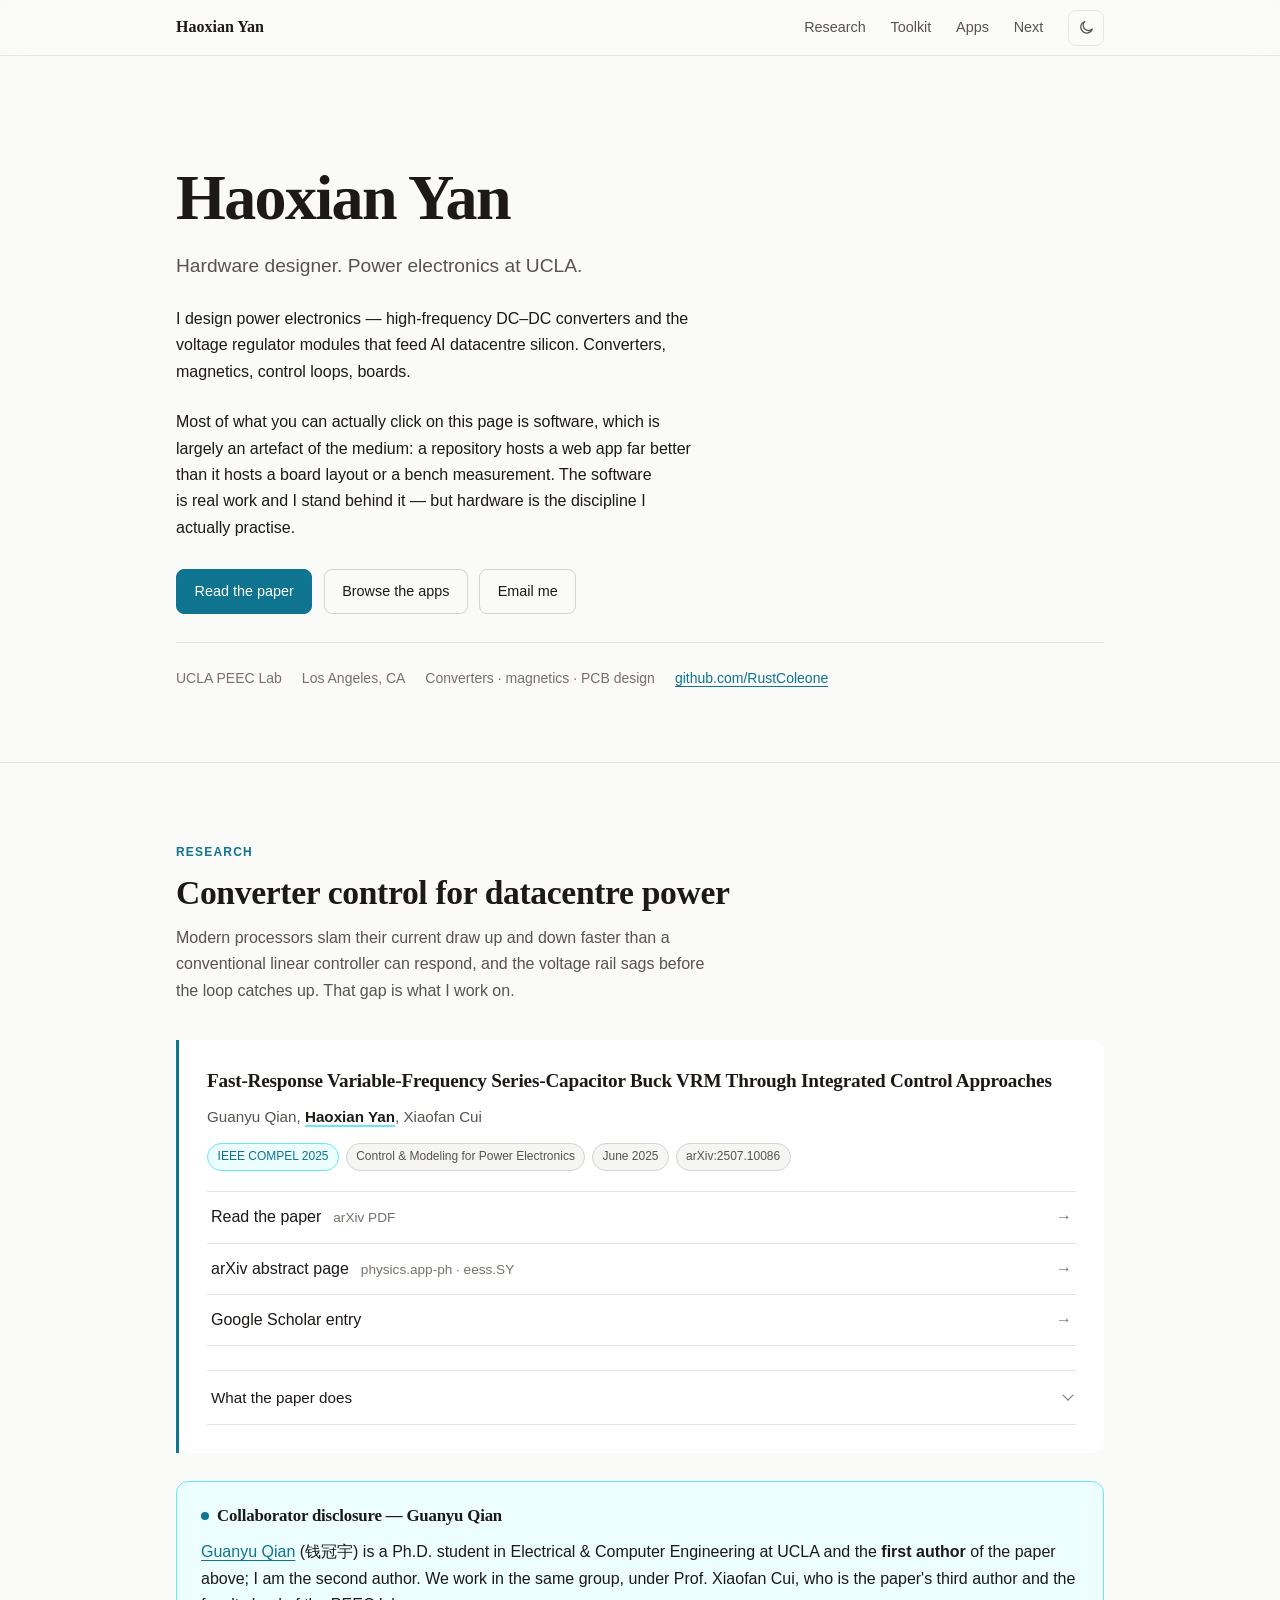
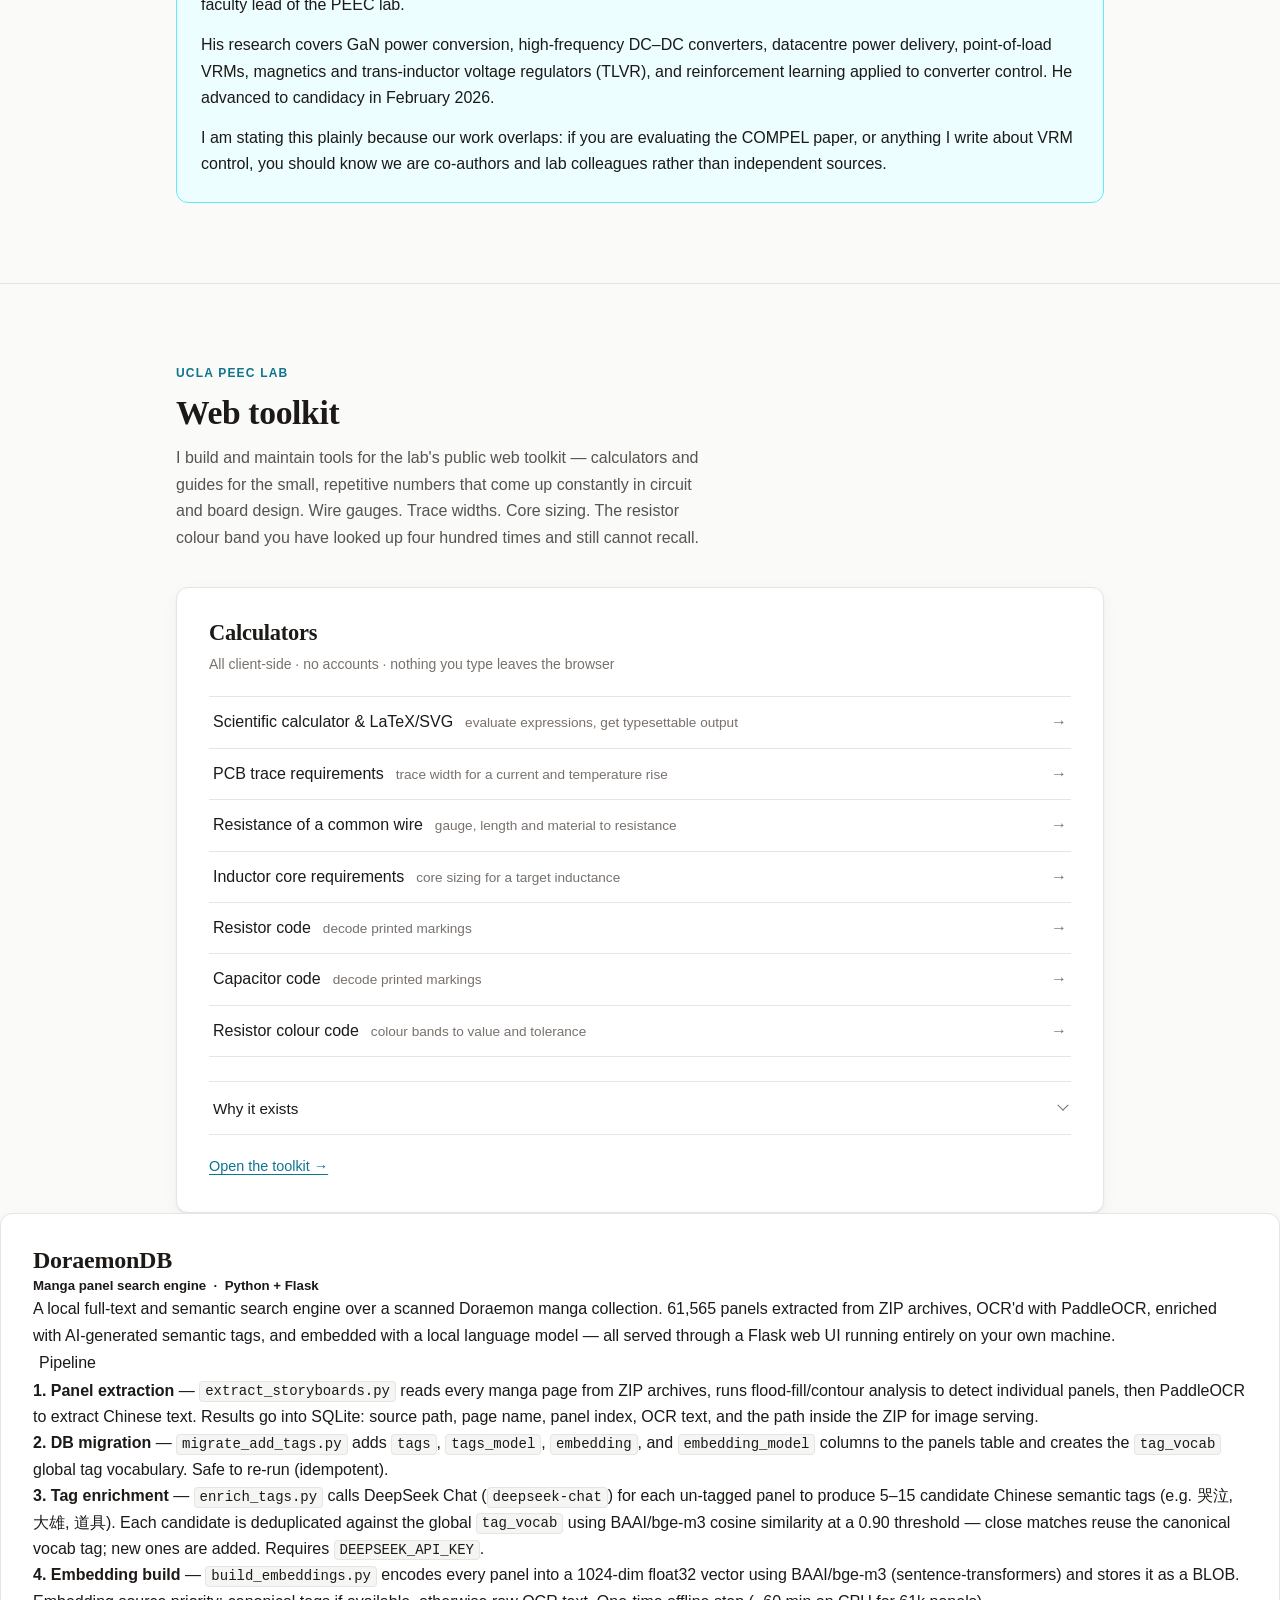
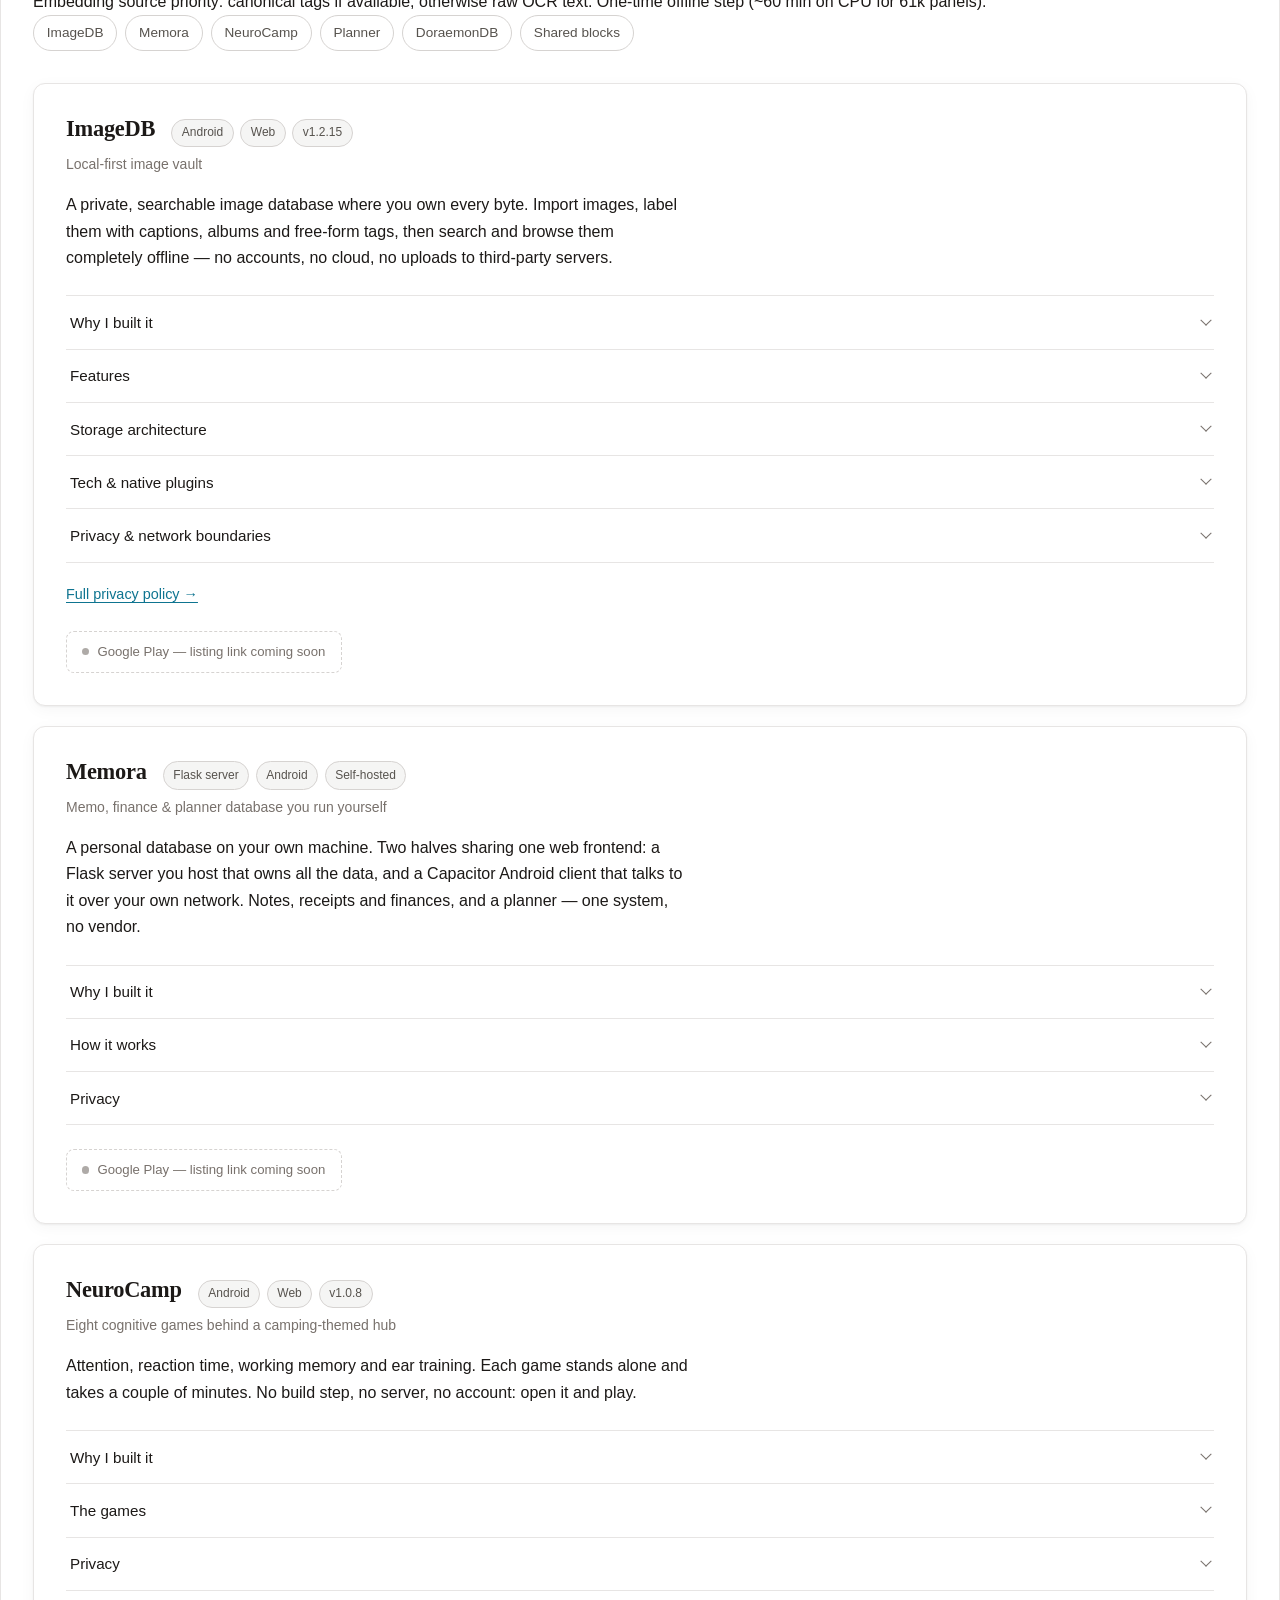
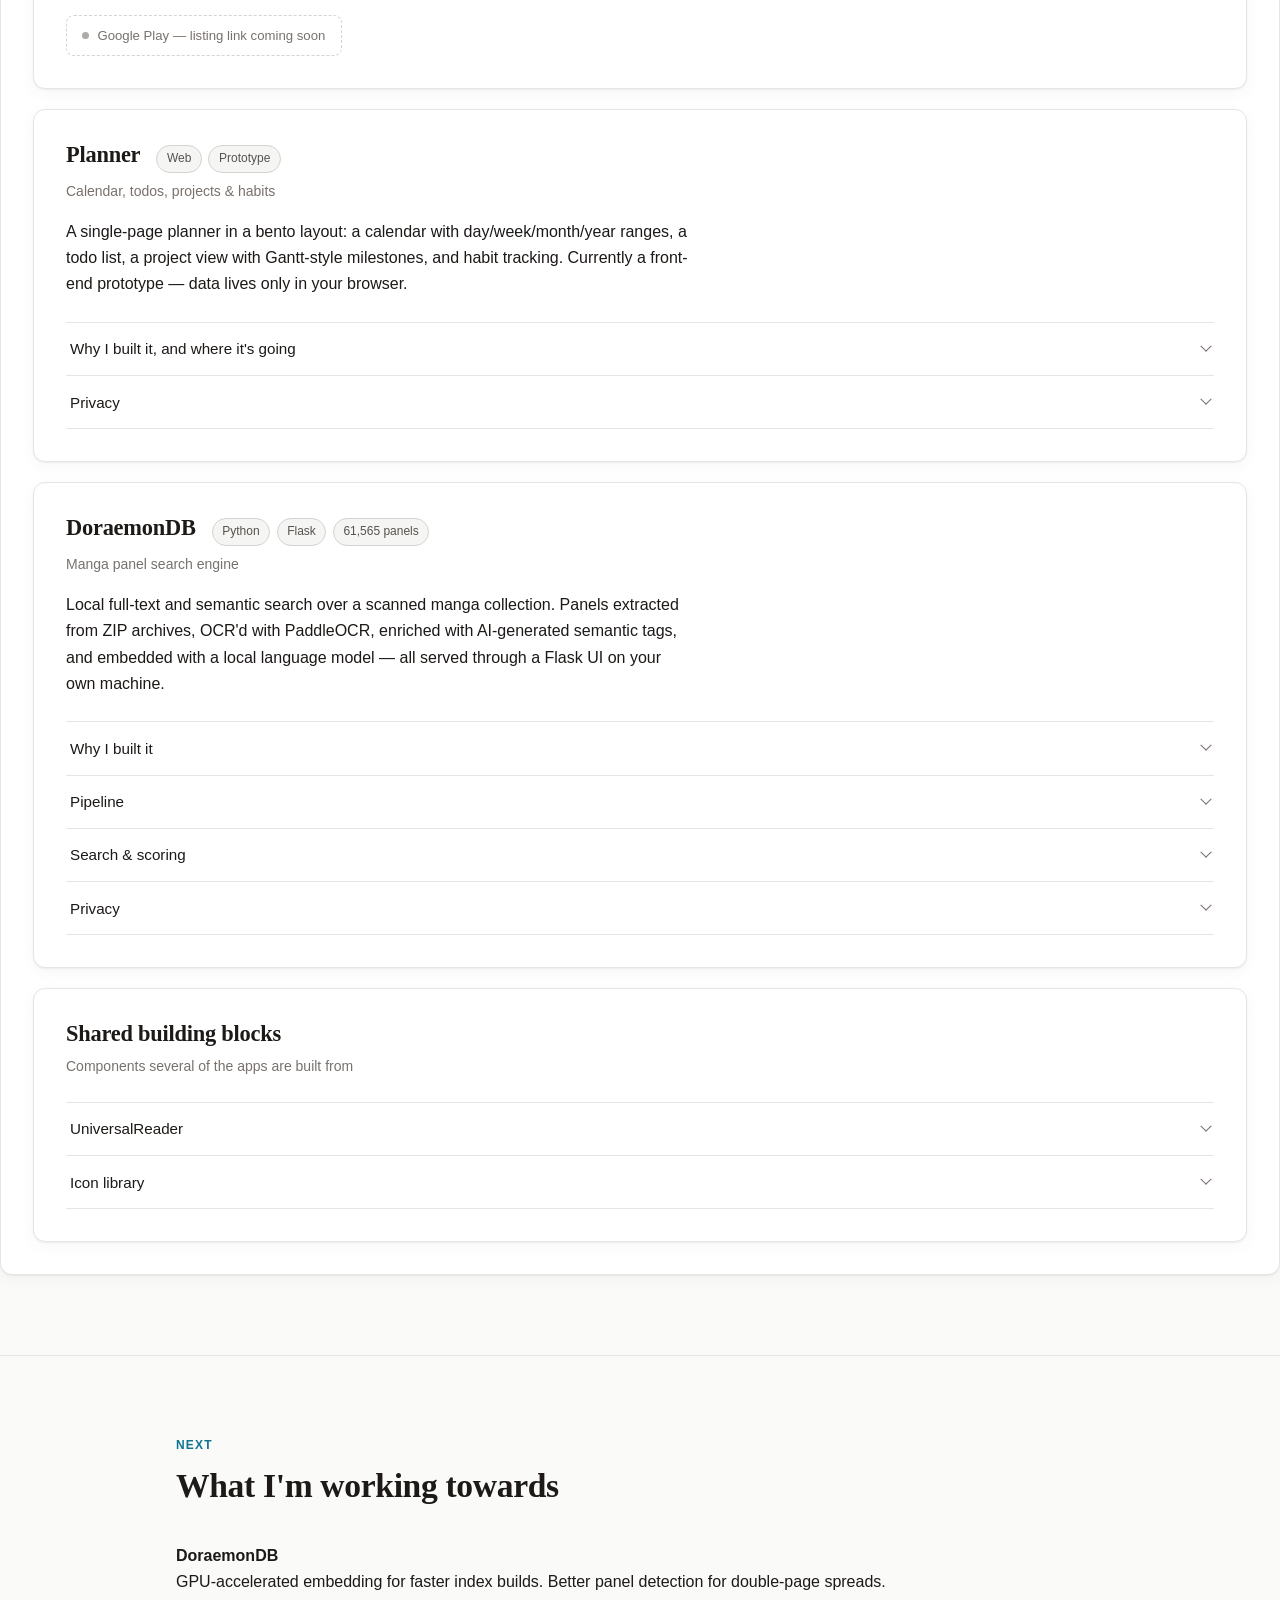
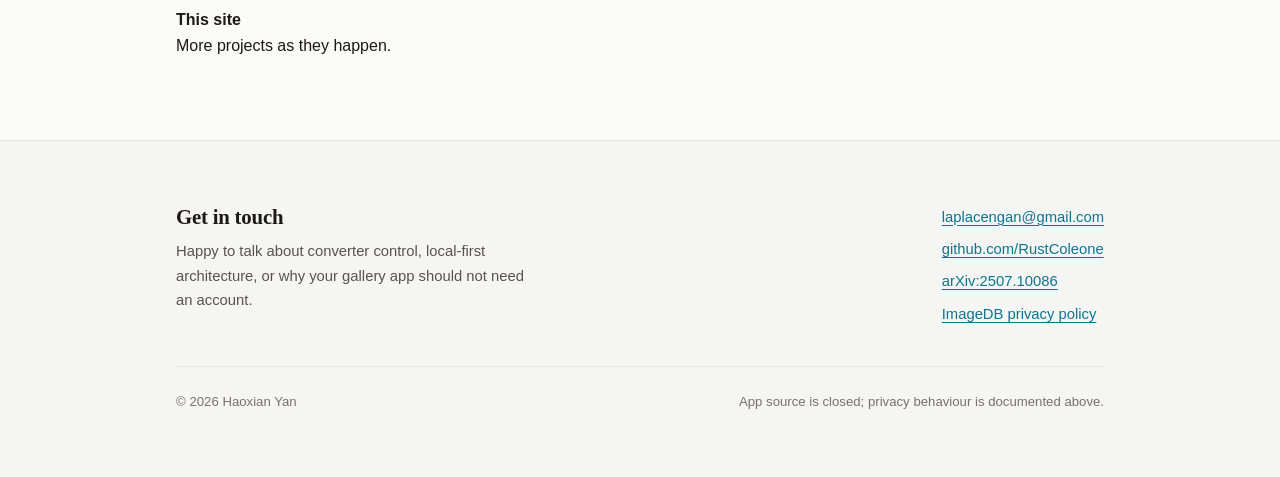
==== commit 8ec3557c: "Merge branch 'main' of https://github.com/RustColeone/RustColeone.github.io" ====
--- a/index.html
+++ b/index.html
@@ -277,24 +277,19 @@
                     <p class="privacy-link"><a href="https://peec-research-lab.github.io/web-tool-kit/?page=home.html" target="_blank" rel="noopener">Open the toolkit →</a></p>
                 </div>
             </div>
-        </section>
-
-        <!-- ==================== APPS ==================== -->
-        <section class="section" id="apps" aria-labelledby="apps-h">
-            <div class="container">
-                <div class="section-head">
-                    <span class="eyebrow">Apps</span>
-                    <h2 id="apps-h">Software I build outside the lab</h2>
-                    <p class="lede">
-                        These take up most of the page because they are the easiest thing to publish, not because
-                        they are the bulk of the work. They do follow the same instinct as the hardware: build it
-                        properly, own it end to end, and do not make it depend on someone else's server.
-                    </p>
-                    <p class="lede">
-                        All local-first — they work offline, they need no account, and none of them run a cloud
-                        service I operate. The source is closed, but every one documents how it handles your data;
-                        that should not be a mystery just because the code is private.
-                    </p>
+
+            <!-- DoraemonDB -->
+            <div class="card" id="doraemondb">
+                <h2 class="Title">DoraemonDB</h2>
+                <h5 class="SubTitle">Manga panel search engine &nbsp;·&nbsp; Python + Flask</h5>
+                <p>A local full-text and semantic search engine over a scanned Doraemon manga collection. 61,565 panels extracted from ZIP archives, OCR'd with PaddleOCR, enriched with AI-generated semantic tags, and embedded with a local language model — all served through a Flask web UI running entirely on your own machine.</p>
+
+                <button type="button" class="collapsible">Pipeline</button>
+                <div class="content">
+                    <p><strong>1. Panel extraction</strong> — <code>extract_storyboards.py</code> reads every manga page from ZIP archives, runs flood-fill/contour analysis to detect individual panels, then PaddleOCR to extract Chinese text. Results go into SQLite: source path, page name, panel index, OCR text, and the path inside the ZIP for image serving.</p>
+                    <p><strong>2. DB migration</strong> — <code>migrate_add_tags.py</code> adds <code>tags</code>, <code>tags_model</code>, <code>embedding</code>, and <code>embedding_model</code> columns to the panels table and creates the <code>tag_vocab</code> global tag vocabulary. Safe to re-run (idempotent).</p>
+                    <p><strong>3. Tag enrichment</strong> — <code>enrich_tags.py</code> calls DeepSeek Chat (<code>deepseek-chat</code>) for each un-tagged panel to produce 5–15 candidate Chinese semantic tags (e.g. 哭泣, 大雄, 道具). Each candidate is deduplicated against the global <code>tag_vocab</code> using BAAI/bge-m3 cosine similarity at a 0.90 threshold — close matches reuse the canonical vocab tag; new ones are added. Requires <code>DEEPSEEK_API_KEY</code>.</p>
+                    <p><strong>4. Embedding build</strong> — <code>build_embeddings.py</code> encodes every panel into a 1024-dim float32 vector using BAAI/bge-m3 (sentence-transformers) and stores it as a BLOB. Embedding source priority: canonical tags if available, otherwise raw OCR text. One-time offline step (~60 min on CPU for 61k panels).</p>
                 </div>
 
                 <ul class="jumpbar">
@@ -688,24 +683,13 @@
                     <span class="eyebrow">Next</span>
                     <h2 id="next-h">What I'm working towards</h2>
                 </div>
-
-                <div class="grid-2">
-                    <div class="mini">
-                        <h3>Store listings</h3>
-                        <p>Getting ImageDB, Memora and NeuroCamp onto Google Play, and ImageDB onto iOS via Capacitor.</p>
-                    </div>
-                    <div class="mini">
-                        <h3>Memora</h3>
-                        <p>Finish the SQLite migration and land the Planner port as a third sync variant.</p>
-                    </div>
-                    <div class="mini">
-                        <h3>DoraemonDB</h3>
-                        <p>GPU-accelerated embedding for faster index builds, and better panel detection for double-page spreads.</p>
-                    </div>
-                    <div class="mini">
-                        <h3>PEEC toolkit</h3>
-                        <p>More calculators, plus the PCB ordering and assembly guides.</p>
-                    </div>
+                <div class="fakeimg" style="margin-bottom:10px; padding-top:1px">
+                    <p><strong>DoraemonDB</strong></p>
+                    <p>GPU-accelerated embedding for faster index builds. Better panel detection for double-page spreads.</p>
+                </div>
+                <div class="fakeimg" style="margin-bottom:0px; padding-top:1px">
+                    <p><strong>This site</strong></p>
+                    <p>More projects as they happen.</p>
                 </div>
             </div>
         </section>
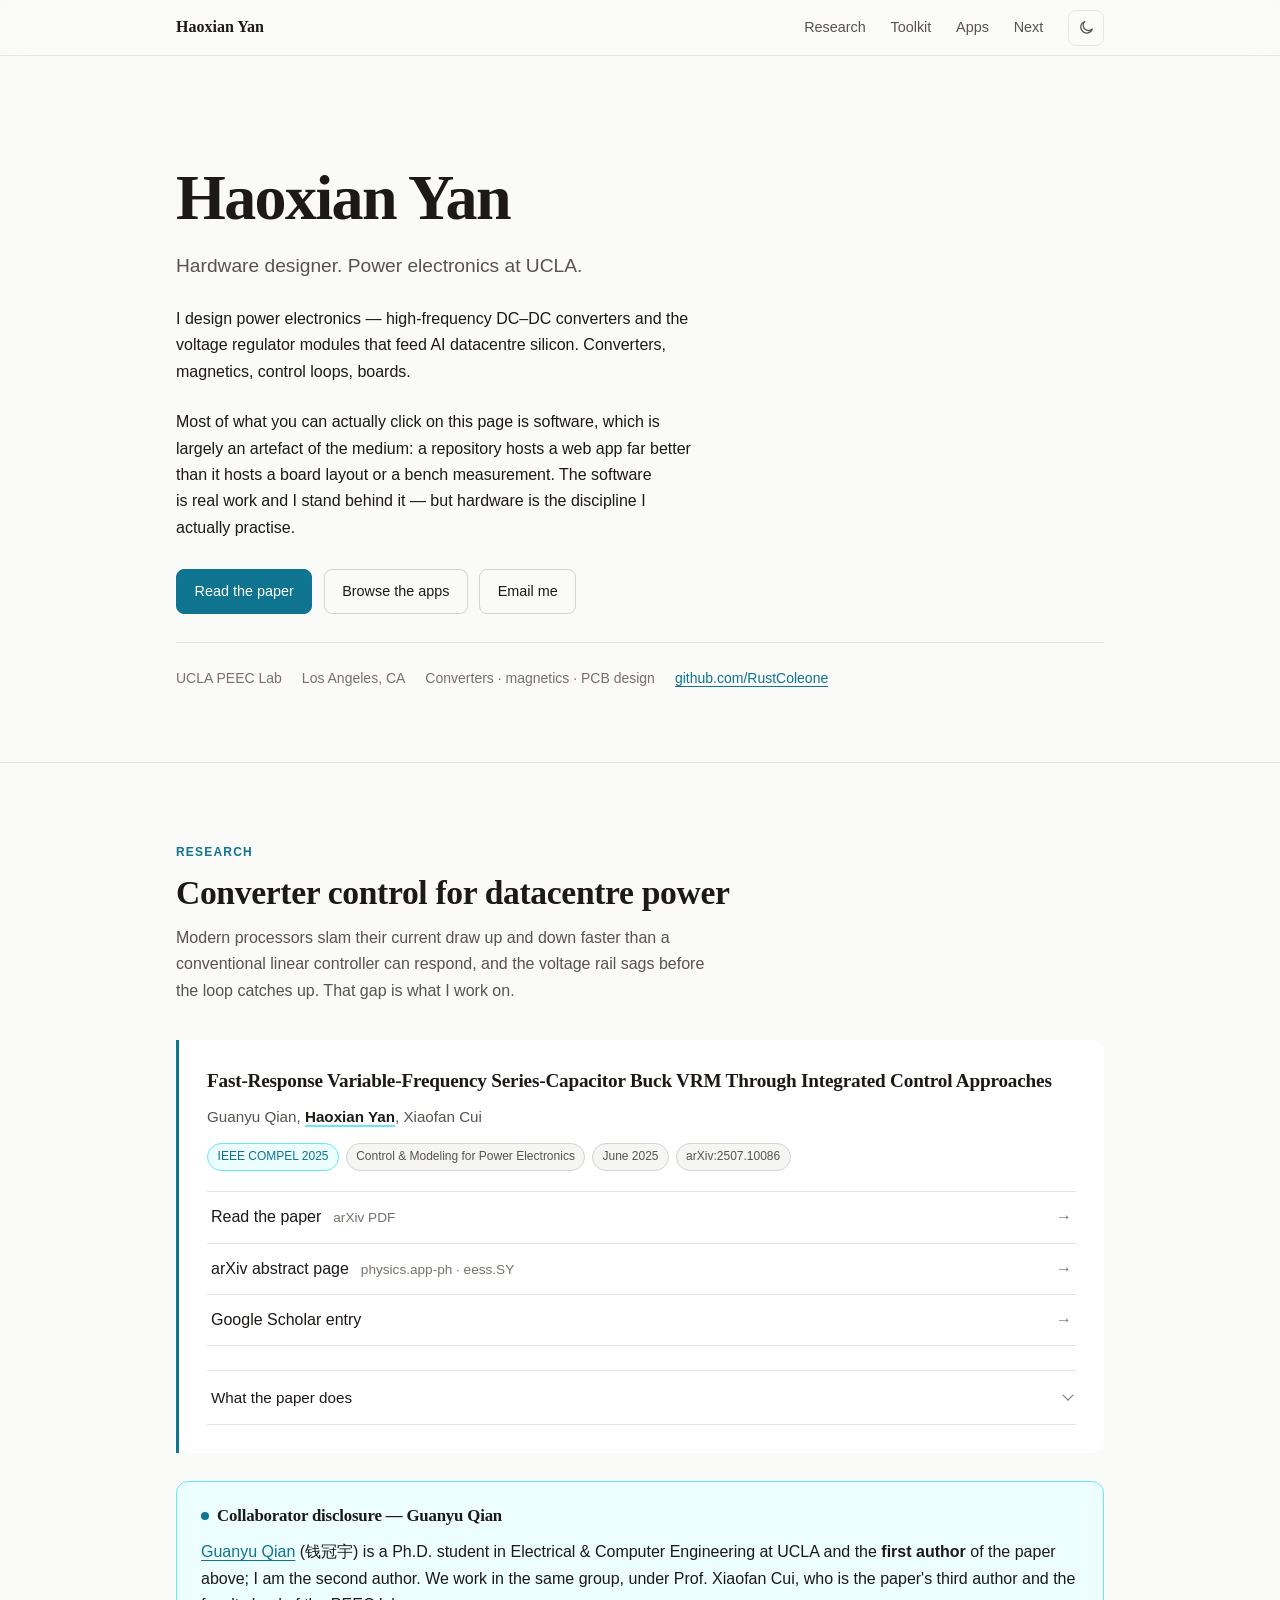
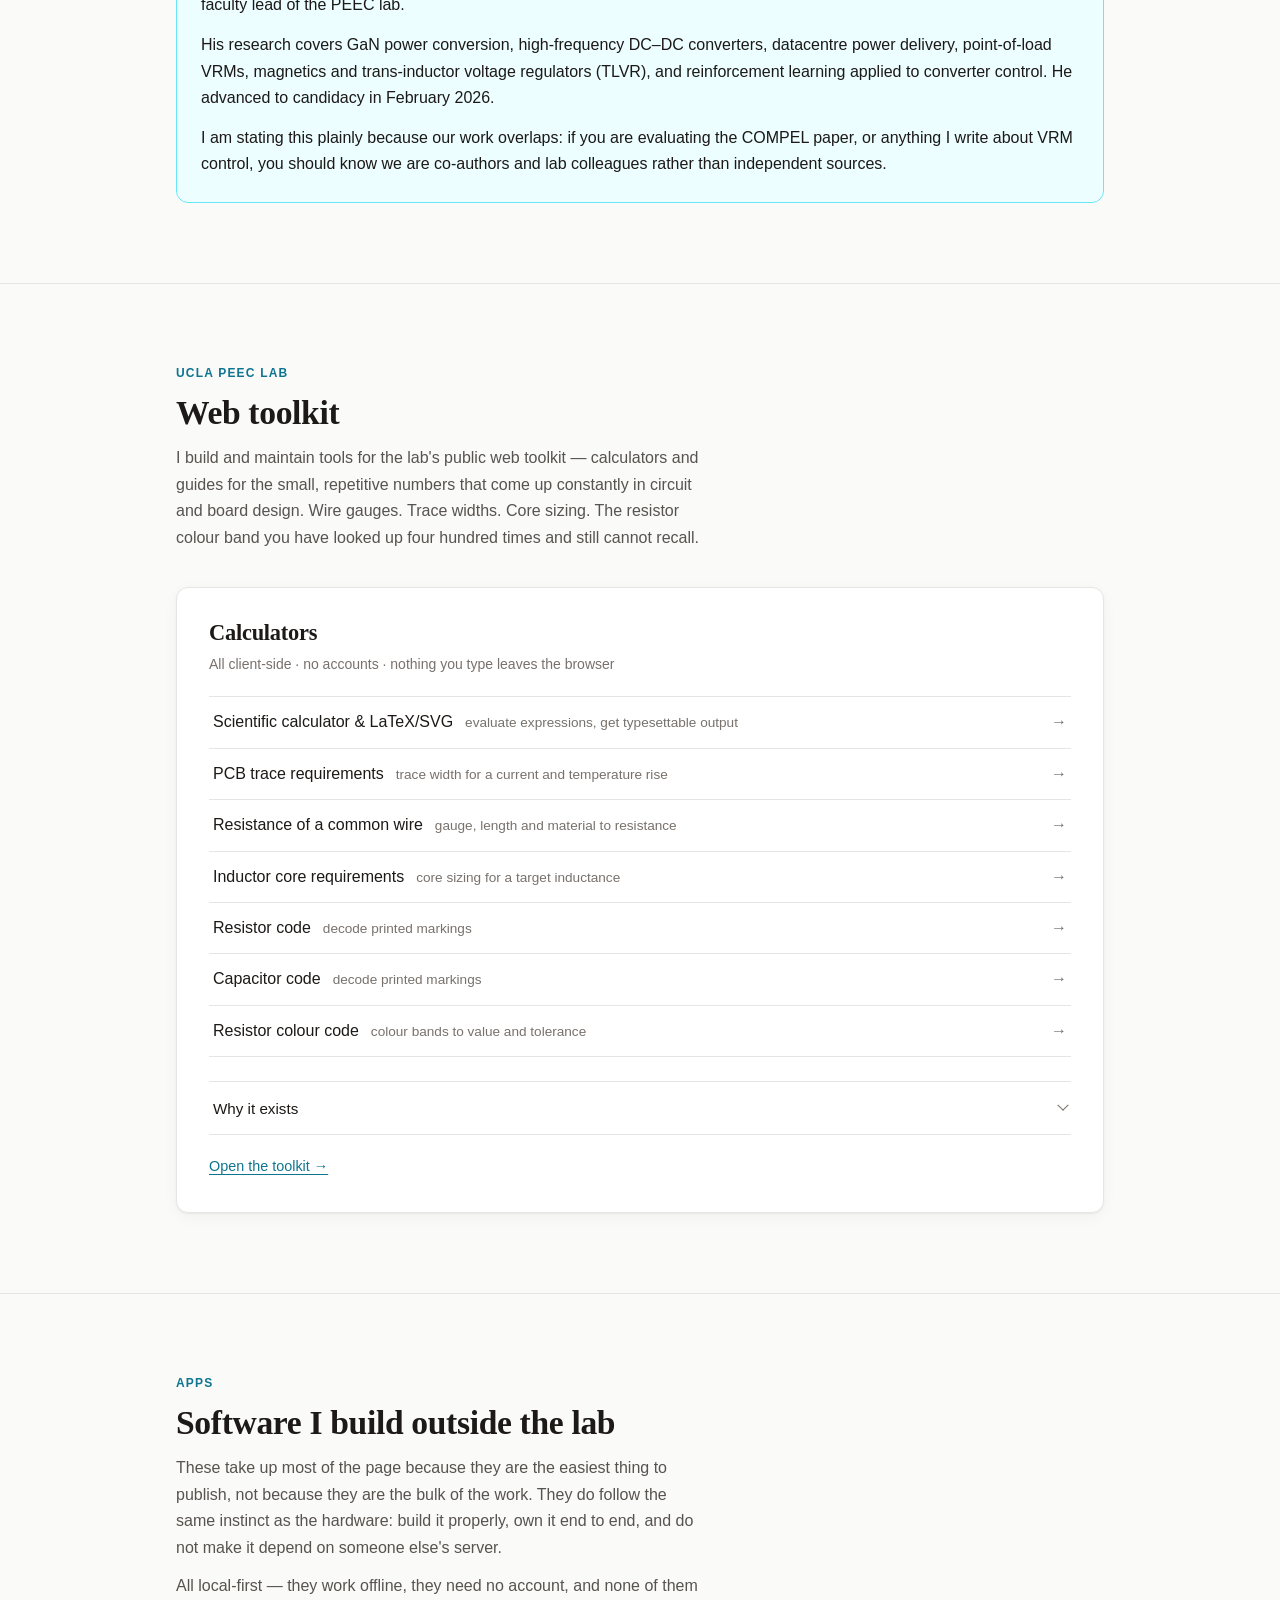
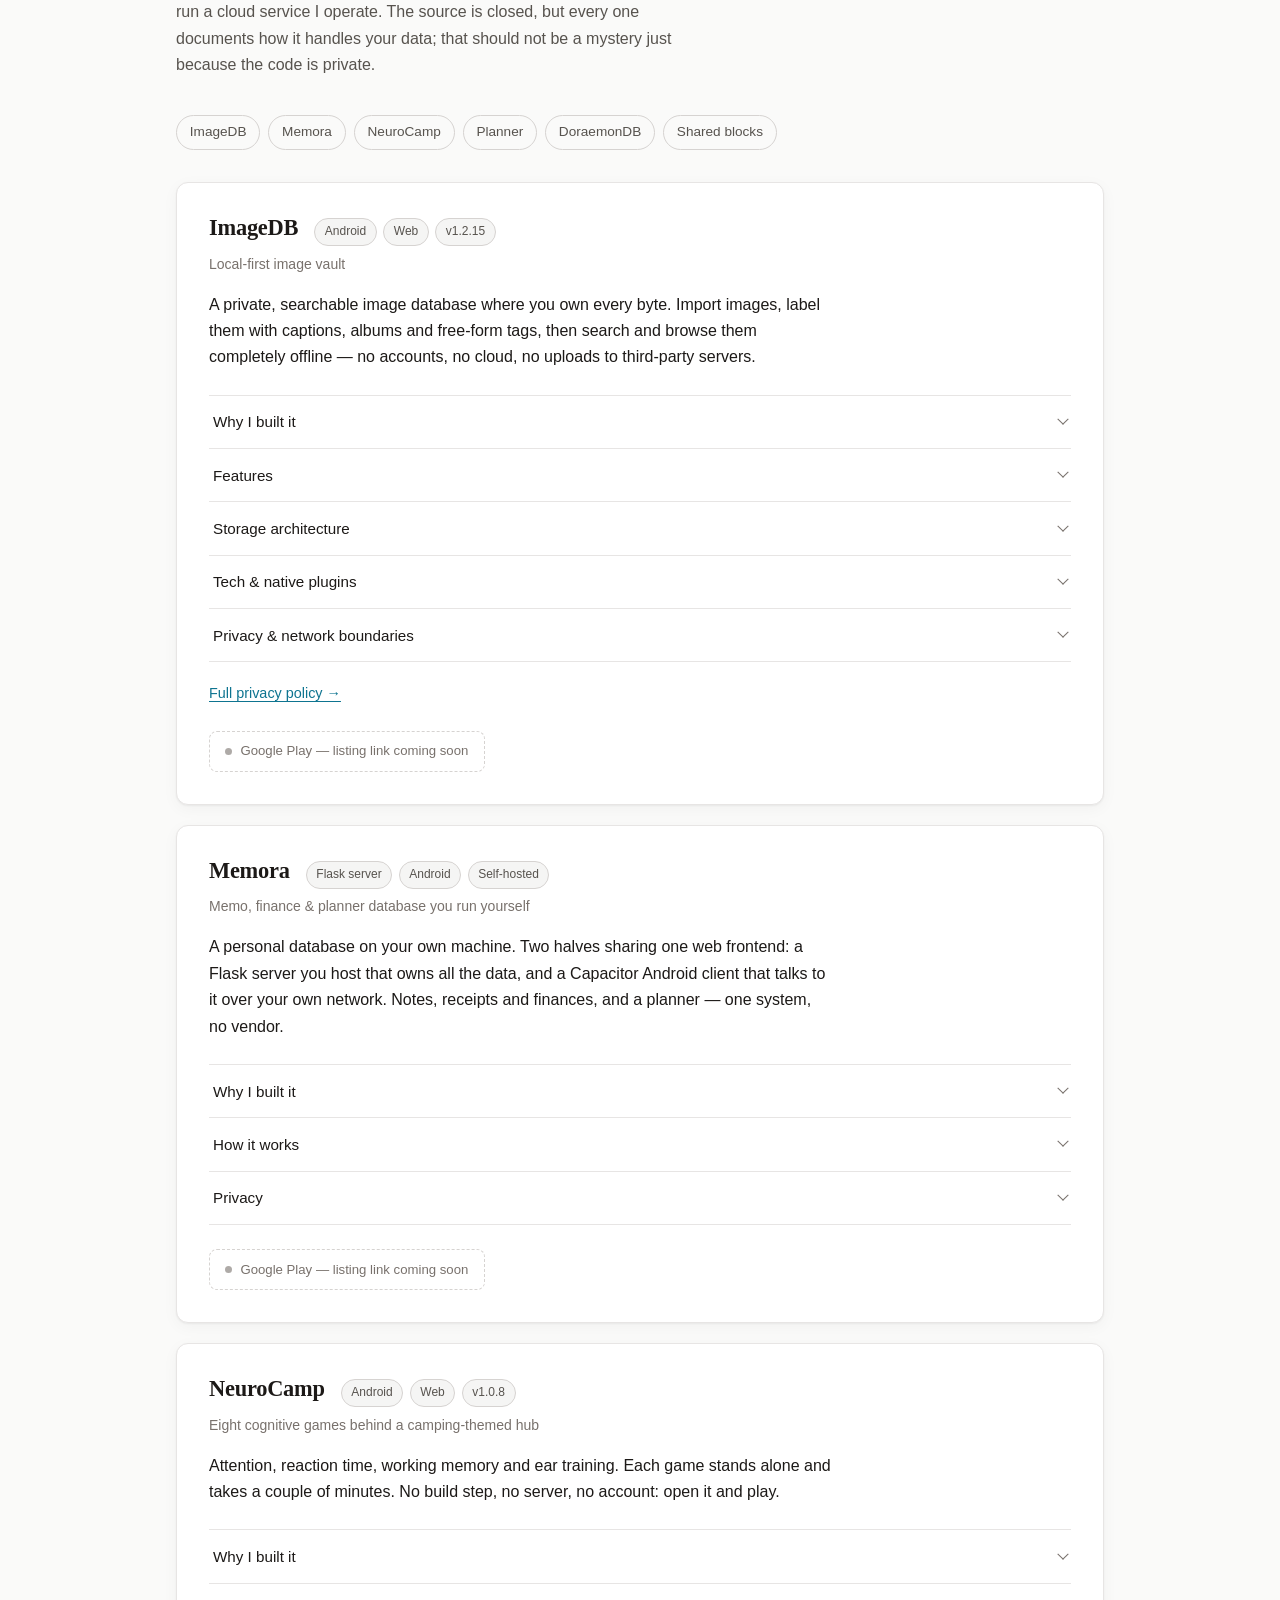
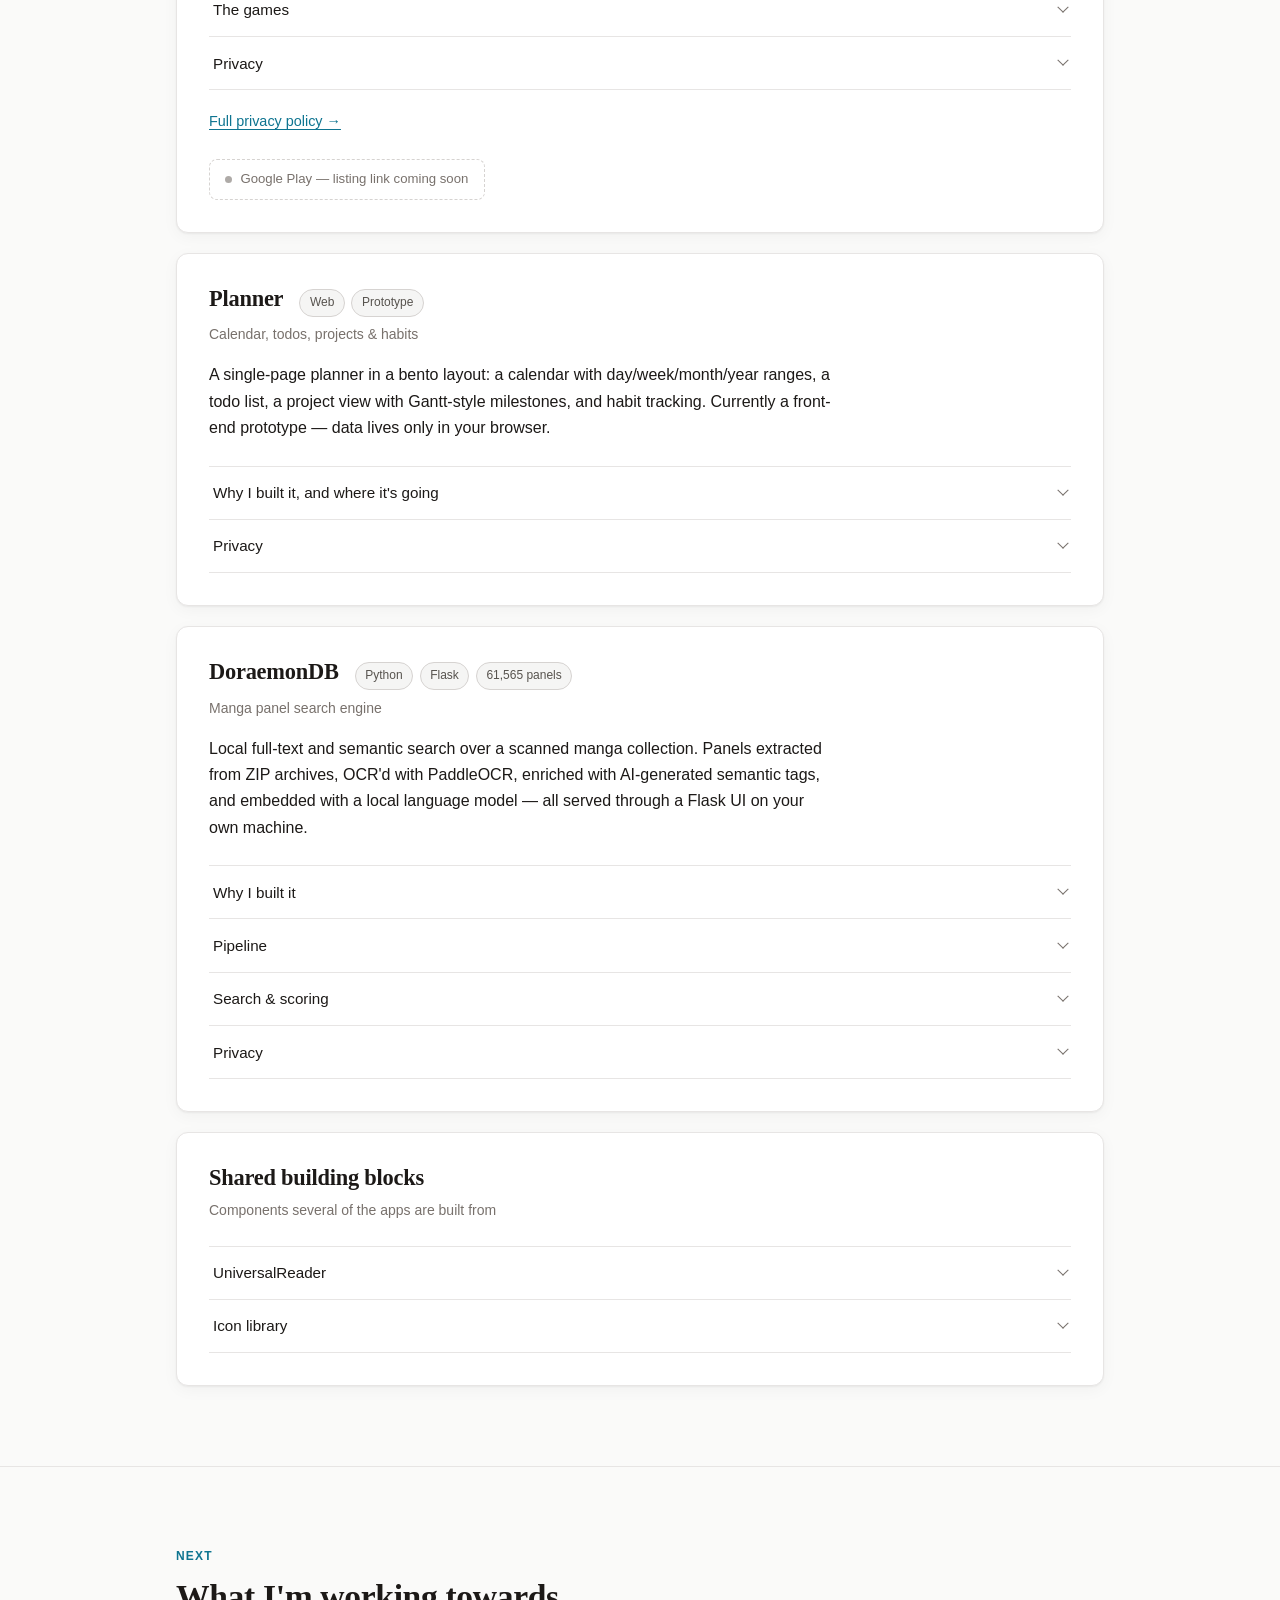
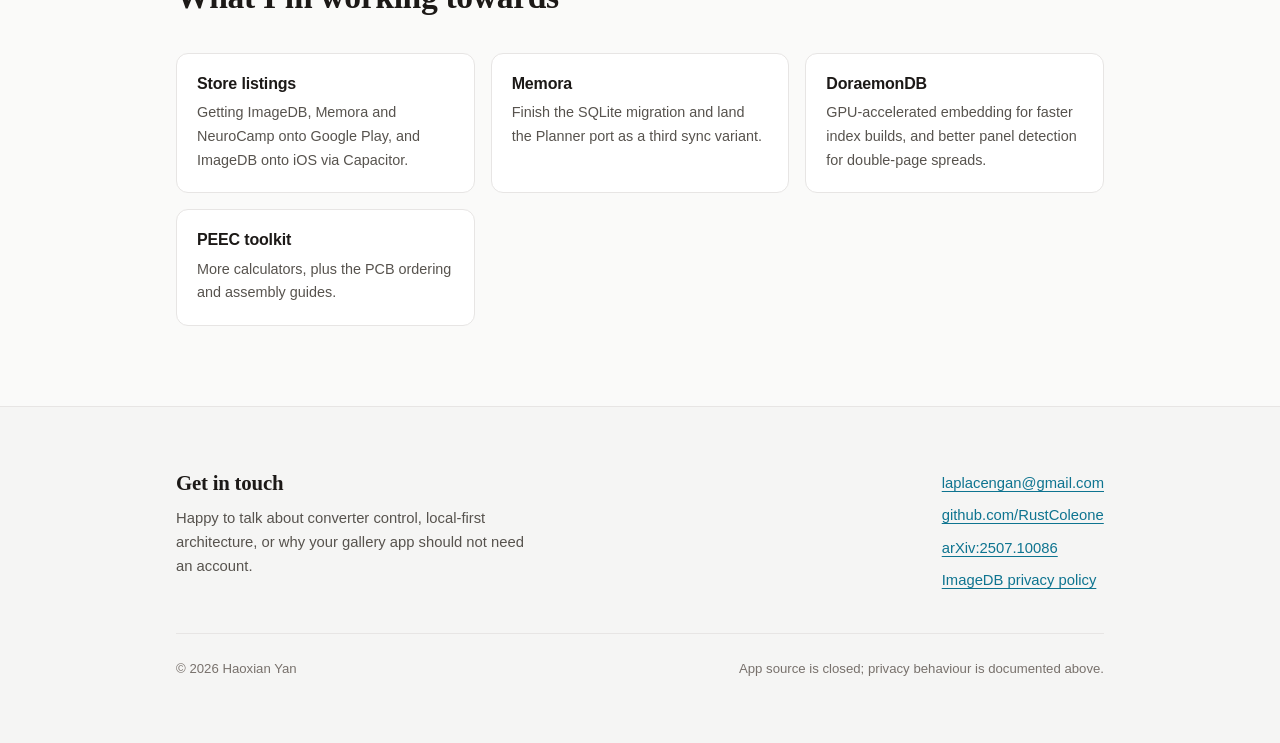
==== commit 263ac824: "Sync work directory to github, this will be the starting ground" ====
--- a/index.html
+++ b/index.html
@@ -277,19 +277,24 @@
                     <p class="privacy-link"><a href="https://peec-research-lab.github.io/web-tool-kit/?page=home.html" target="_blank" rel="noopener">Open the toolkit →</a></p>
                 </div>
             </div>
-
-            <!-- DoraemonDB -->
-            <div class="card" id="doraemondb">
-                <h2 class="Title">DoraemonDB</h2>
-                <h5 class="SubTitle">Manga panel search engine &nbsp;·&nbsp; Python + Flask</h5>
-                <p>A local full-text and semantic search engine over a scanned Doraemon manga collection. 61,565 panels extracted from ZIP archives, OCR'd with PaddleOCR, enriched with AI-generated semantic tags, and embedded with a local language model — all served through a Flask web UI running entirely on your own machine.</p>
-
-                <button type="button" class="collapsible">Pipeline</button>
-                <div class="content">
-                    <p><strong>1. Panel extraction</strong> — <code>extract_storyboards.py</code> reads every manga page from ZIP archives, runs flood-fill/contour analysis to detect individual panels, then PaddleOCR to extract Chinese text. Results go into SQLite: source path, page name, panel index, OCR text, and the path inside the ZIP for image serving.</p>
-                    <p><strong>2. DB migration</strong> — <code>migrate_add_tags.py</code> adds <code>tags</code>, <code>tags_model</code>, <code>embedding</code>, and <code>embedding_model</code> columns to the panels table and creates the <code>tag_vocab</code> global tag vocabulary. Safe to re-run (idempotent).</p>
-                    <p><strong>3. Tag enrichment</strong> — <code>enrich_tags.py</code> calls DeepSeek Chat (<code>deepseek-chat</code>) for each un-tagged panel to produce 5–15 candidate Chinese semantic tags (e.g. 哭泣, 大雄, 道具). Each candidate is deduplicated against the global <code>tag_vocab</code> using BAAI/bge-m3 cosine similarity at a 0.90 threshold — close matches reuse the canonical vocab tag; new ones are added. Requires <code>DEEPSEEK_API_KEY</code>.</p>
-                    <p><strong>4. Embedding build</strong> — <code>build_embeddings.py</code> encodes every panel into a 1024-dim float32 vector using BAAI/bge-m3 (sentence-transformers) and stores it as a BLOB. Embedding source priority: canonical tags if available, otherwise raw OCR text. One-time offline step (~60 min on CPU for 61k panels).</p>
+        </section>
+
+        <!-- ==================== APPS ==================== -->
+        <section class="section" id="apps" aria-labelledby="apps-h">
+            <div class="container">
+                <div class="section-head">
+                    <span class="eyebrow">Apps</span>
+                    <h2 id="apps-h">Software I build outside the lab</h2>
+                    <p class="lede">
+                        These take up most of the page because they are the easiest thing to publish, not because
+                        they are the bulk of the work. They do follow the same instinct as the hardware: build it
+                        properly, own it end to end, and do not make it depend on someone else's server.
+                    </p>
+                    <p class="lede">
+                        All local-first — they work offline, they need no account, and none of them run a cloud
+                        service I operate. The source is closed, but every one documents how it handles your data;
+                        that should not be a mystery just because the code is private.
+                    </p>
                 </div>
 
                 <ul class="jumpbar">
@@ -519,6 +524,8 @@
                         </details>
                     </div>
 
+                    <p class="privacy-link"><a href="mind-games-privacy.html">Full privacy policy →</a></p>
+                    <br>
                     <span class="storeslot">Google Play — listing link coming soon</span>
                 </article>
 
@@ -683,13 +690,24 @@
                     <span class="eyebrow">Next</span>
                     <h2 id="next-h">What I'm working towards</h2>
                 </div>
-                <div class="fakeimg" style="margin-bottom:10px; padding-top:1px">
-                    <p><strong>DoraemonDB</strong></p>
-                    <p>GPU-accelerated embedding for faster index builds. Better panel detection for double-page spreads.</p>
-                </div>
-                <div class="fakeimg" style="margin-bottom:0px; padding-top:1px">
-                    <p><strong>This site</strong></p>
-                    <p>More projects as they happen.</p>
+
+                <div class="grid-2">
+                    <div class="mini">
+                        <h3>Store listings</h3>
+                        <p>Getting ImageDB, Memora and NeuroCamp onto Google Play, and ImageDB onto iOS via Capacitor.</p>
+                    </div>
+                    <div class="mini">
+                        <h3>Memora</h3>
+                        <p>Finish the SQLite migration and land the Planner port as a third sync variant.</p>
+                    </div>
+                    <div class="mini">
+                        <h3>DoraemonDB</h3>
+                        <p>GPU-accelerated embedding for faster index builds, and better panel detection for double-page spreads.</p>
+                    </div>
+                    <div class="mini">
+                        <h3>PEEC toolkit</h3>
+                        <p>More calculators, plus the PCB ordering and assembly guides.</p>
+                    </div>
                 </div>
             </div>
         </section>
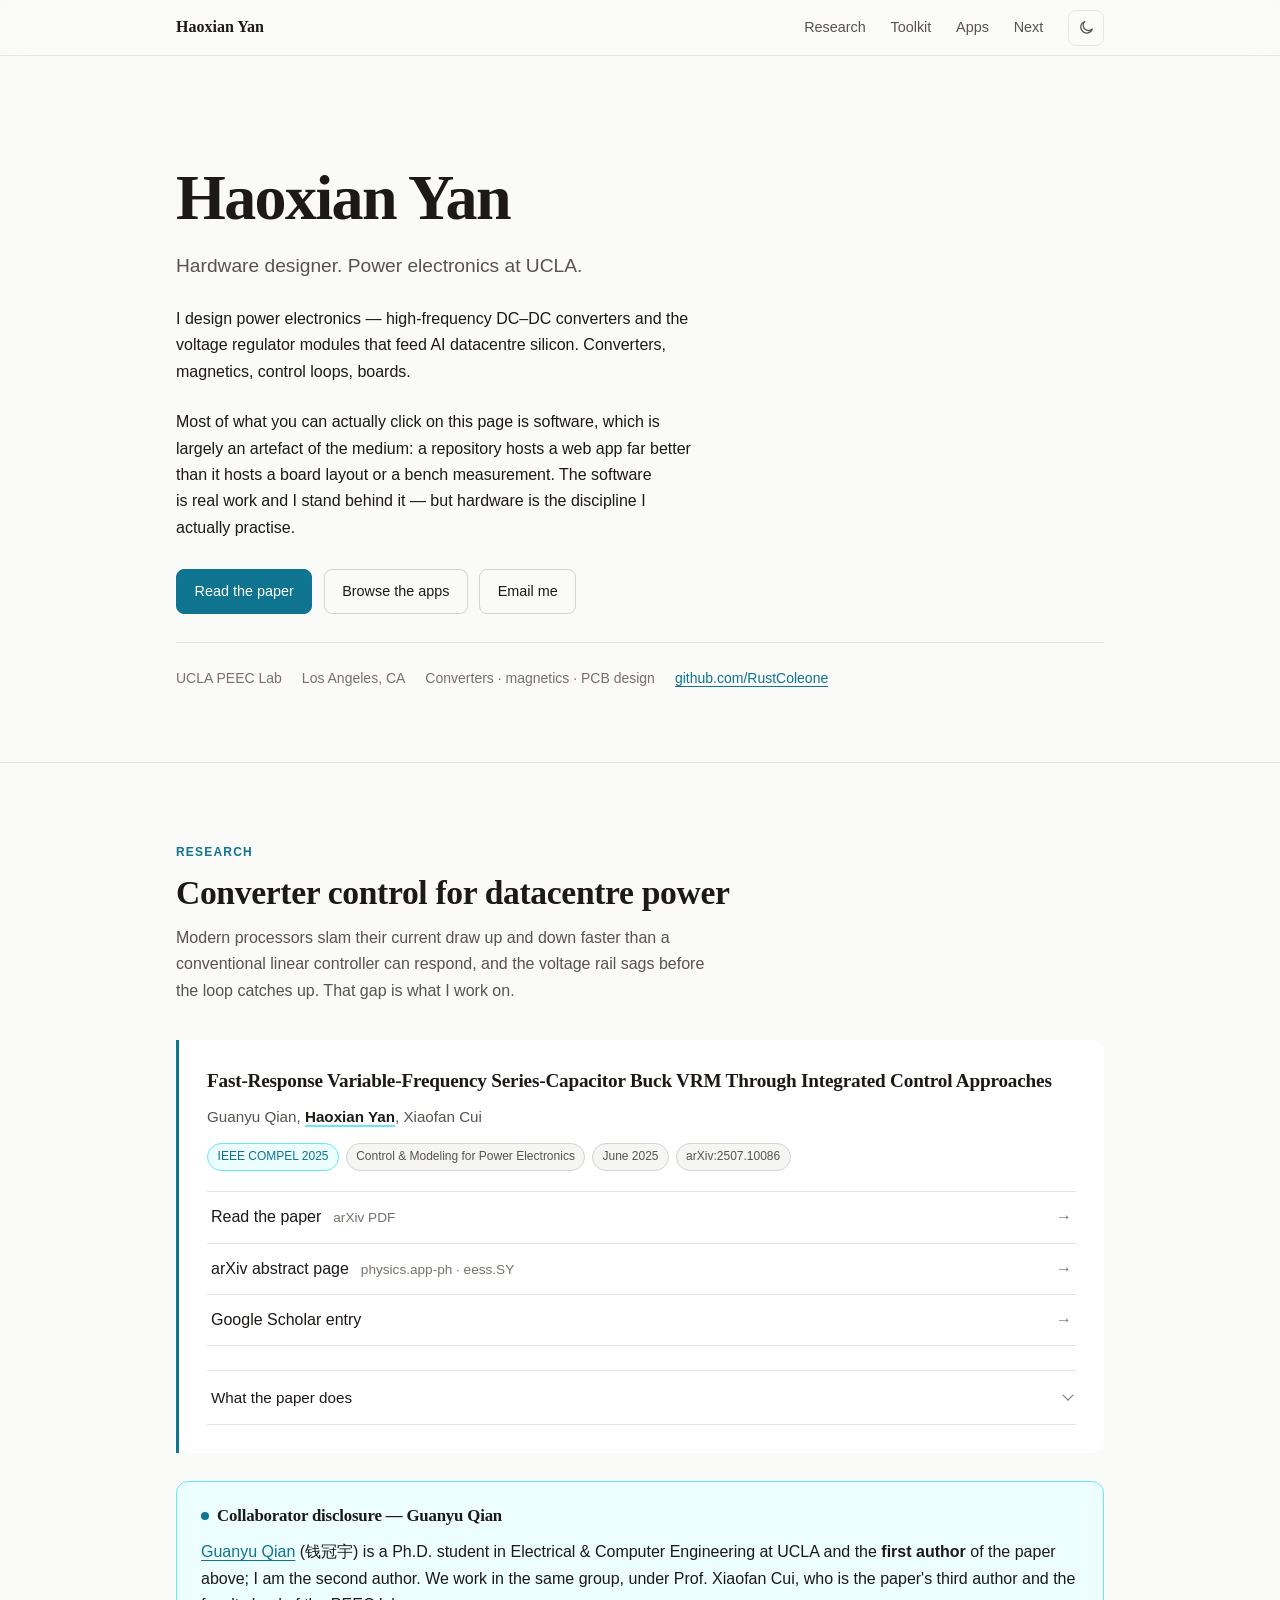
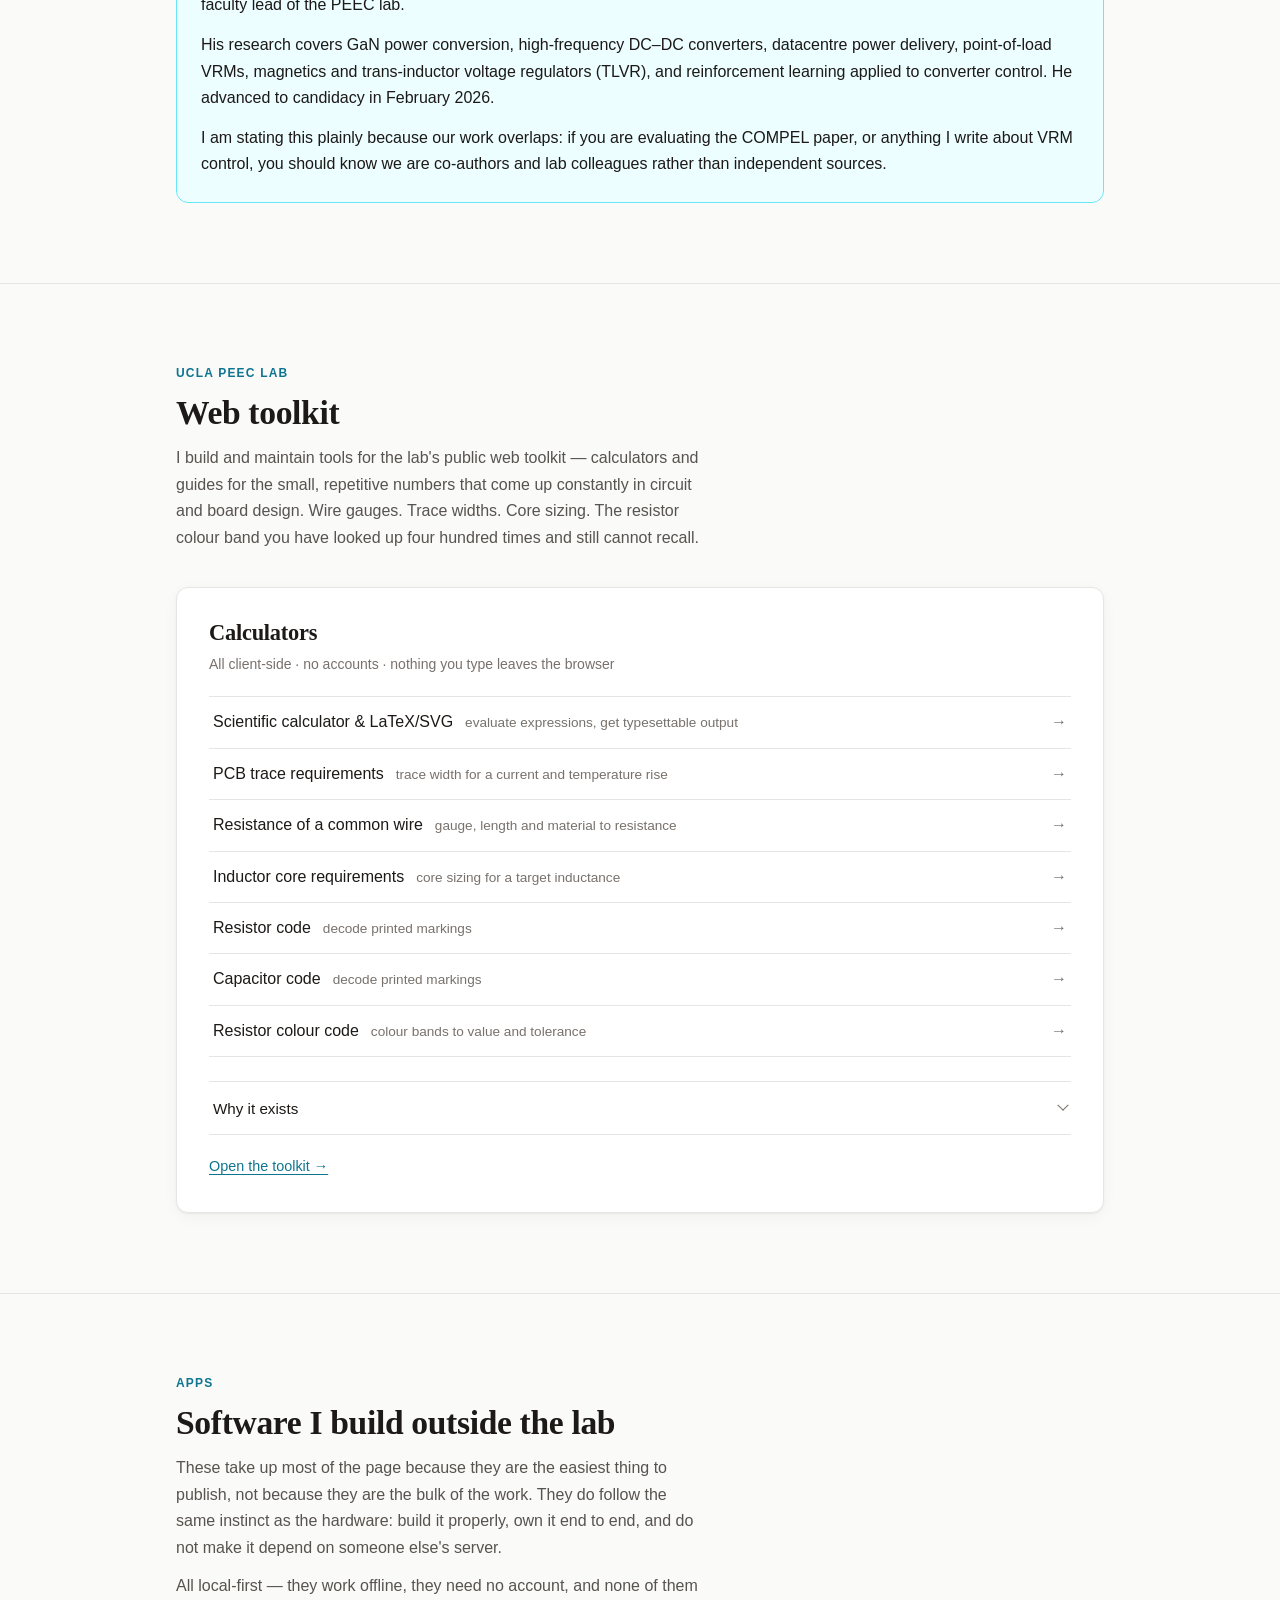
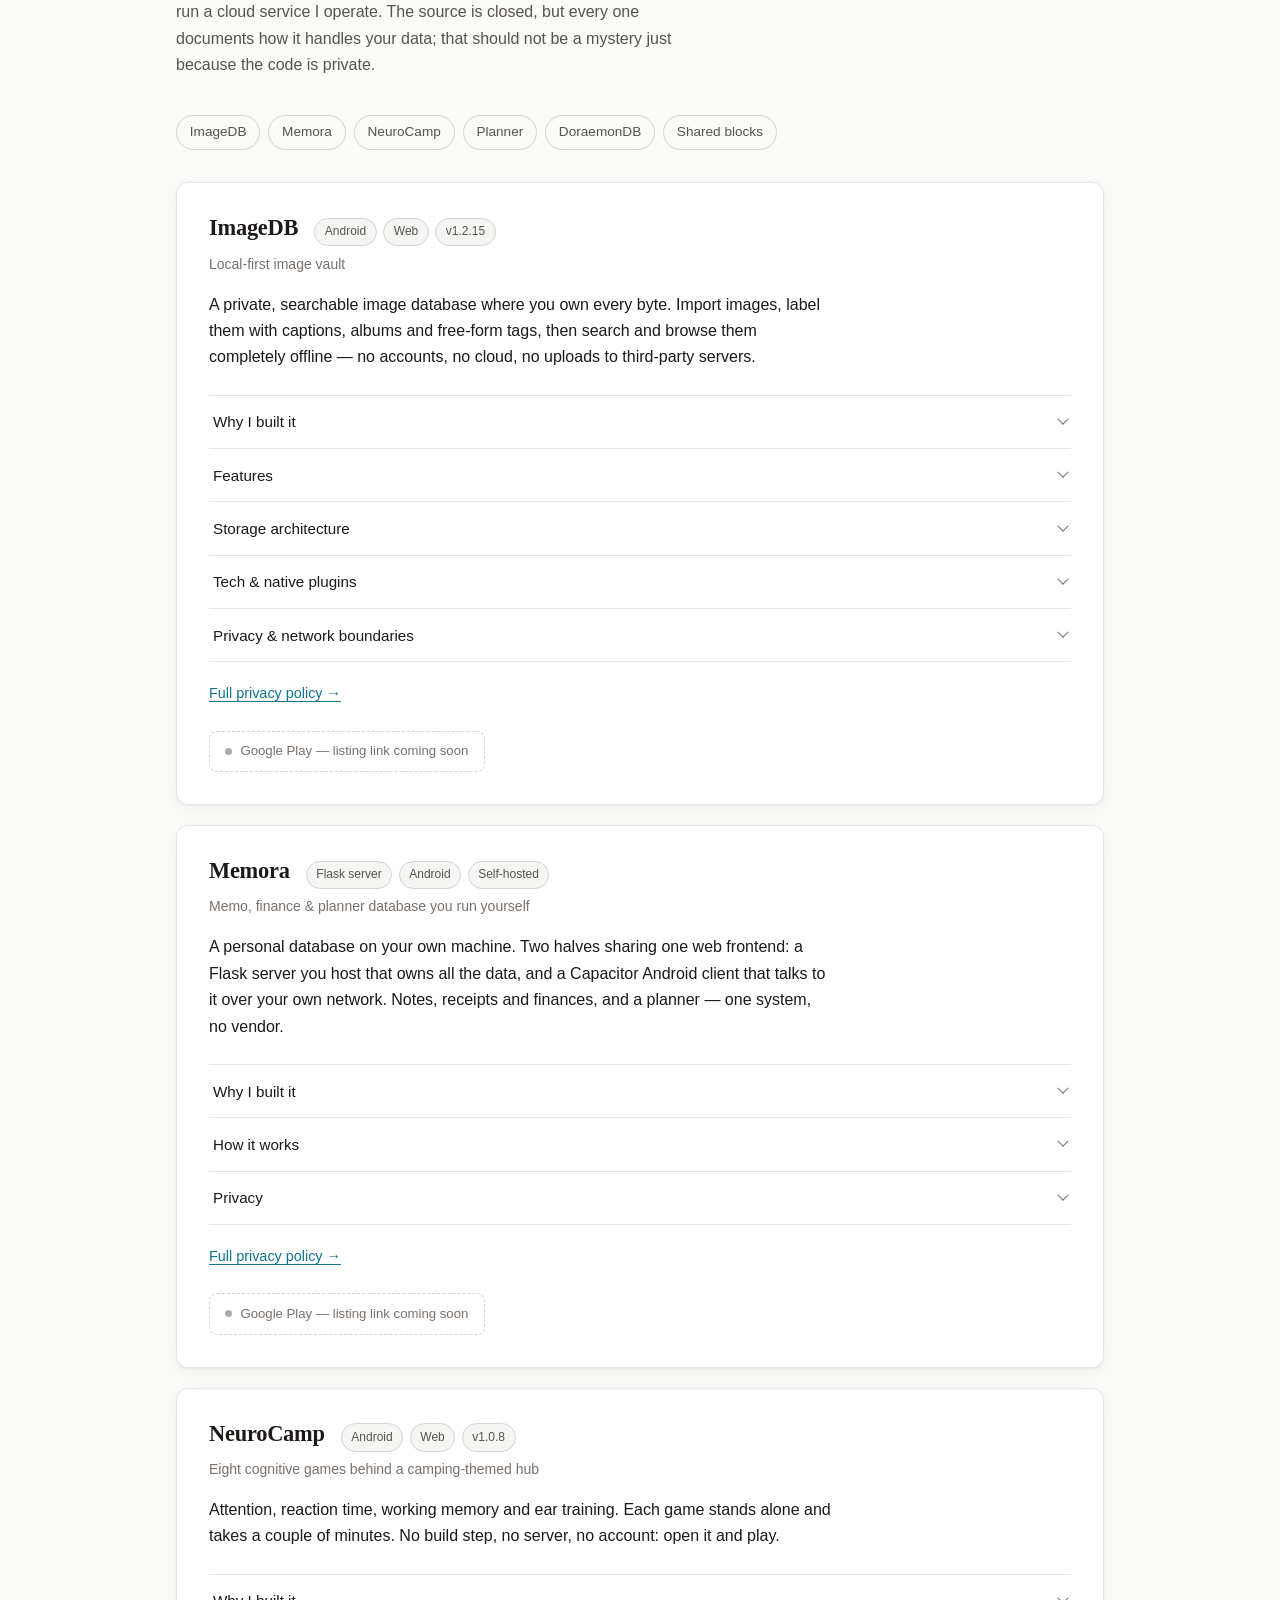
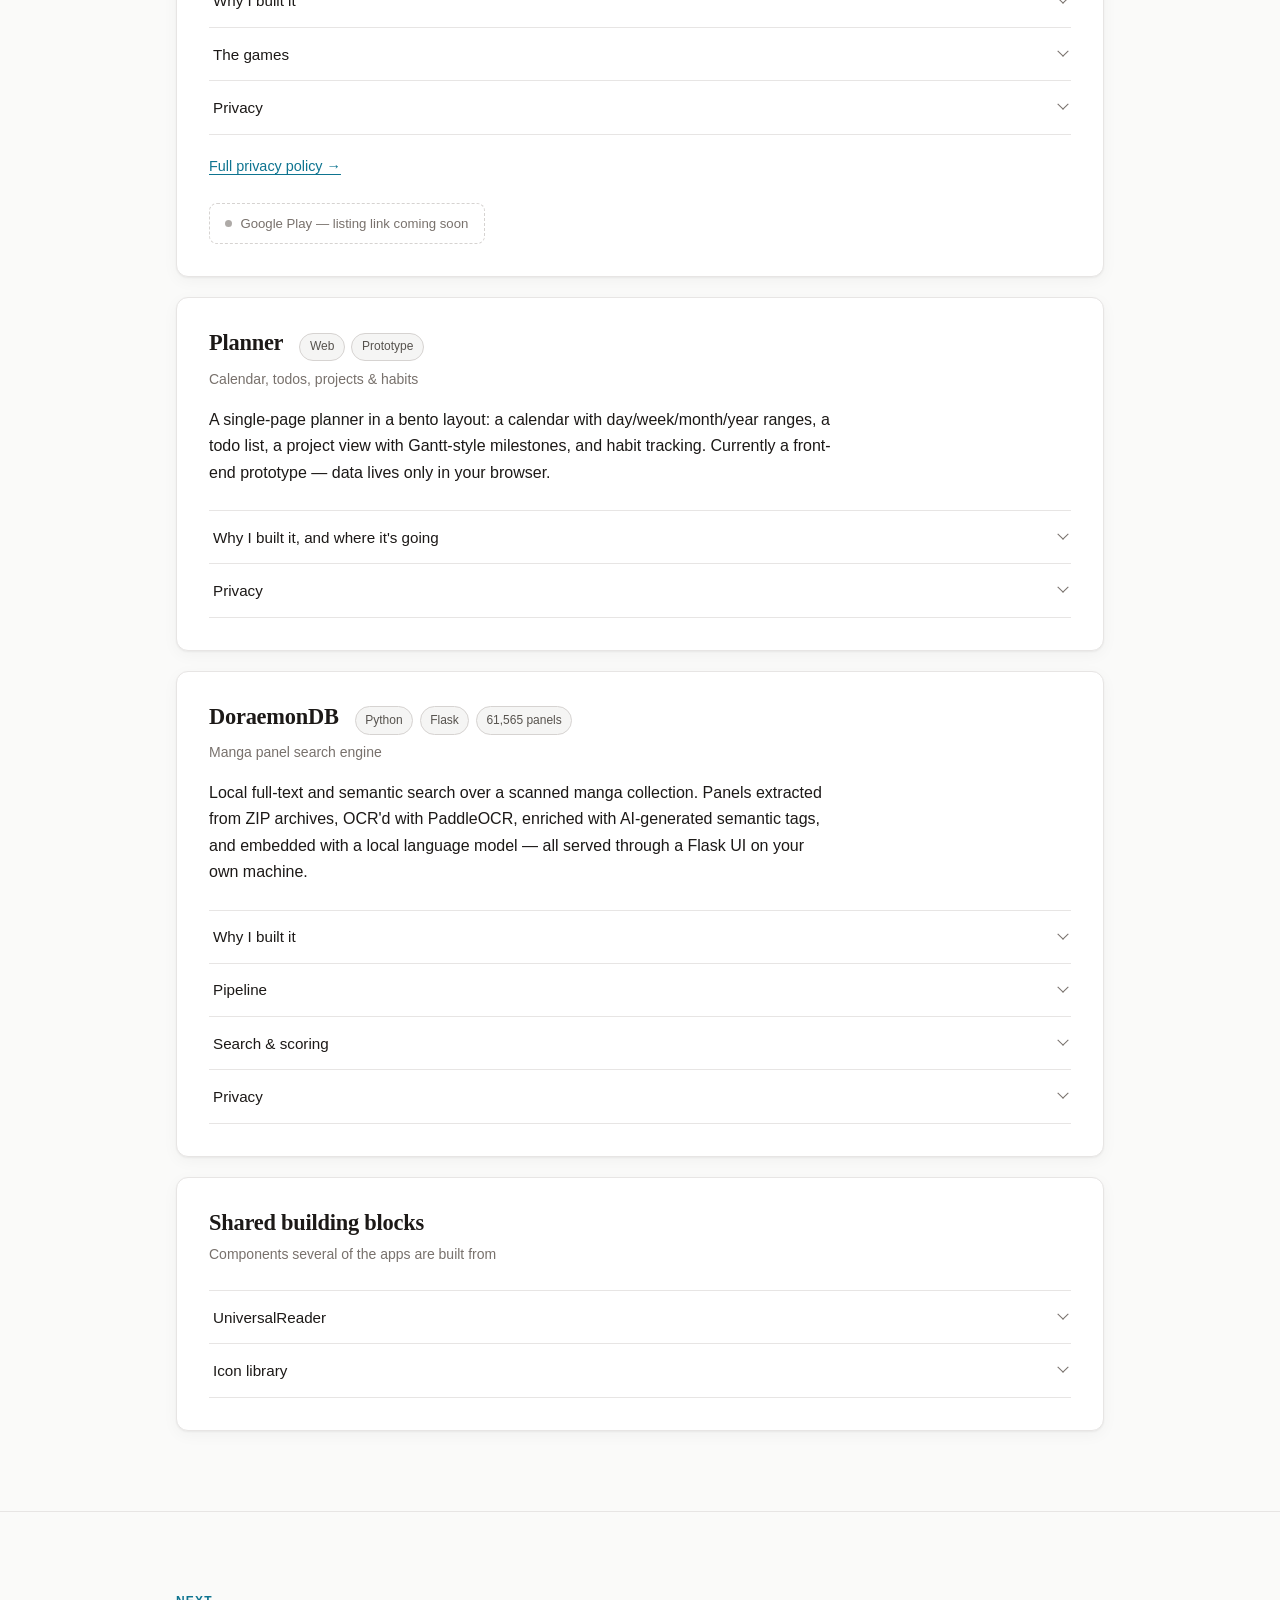
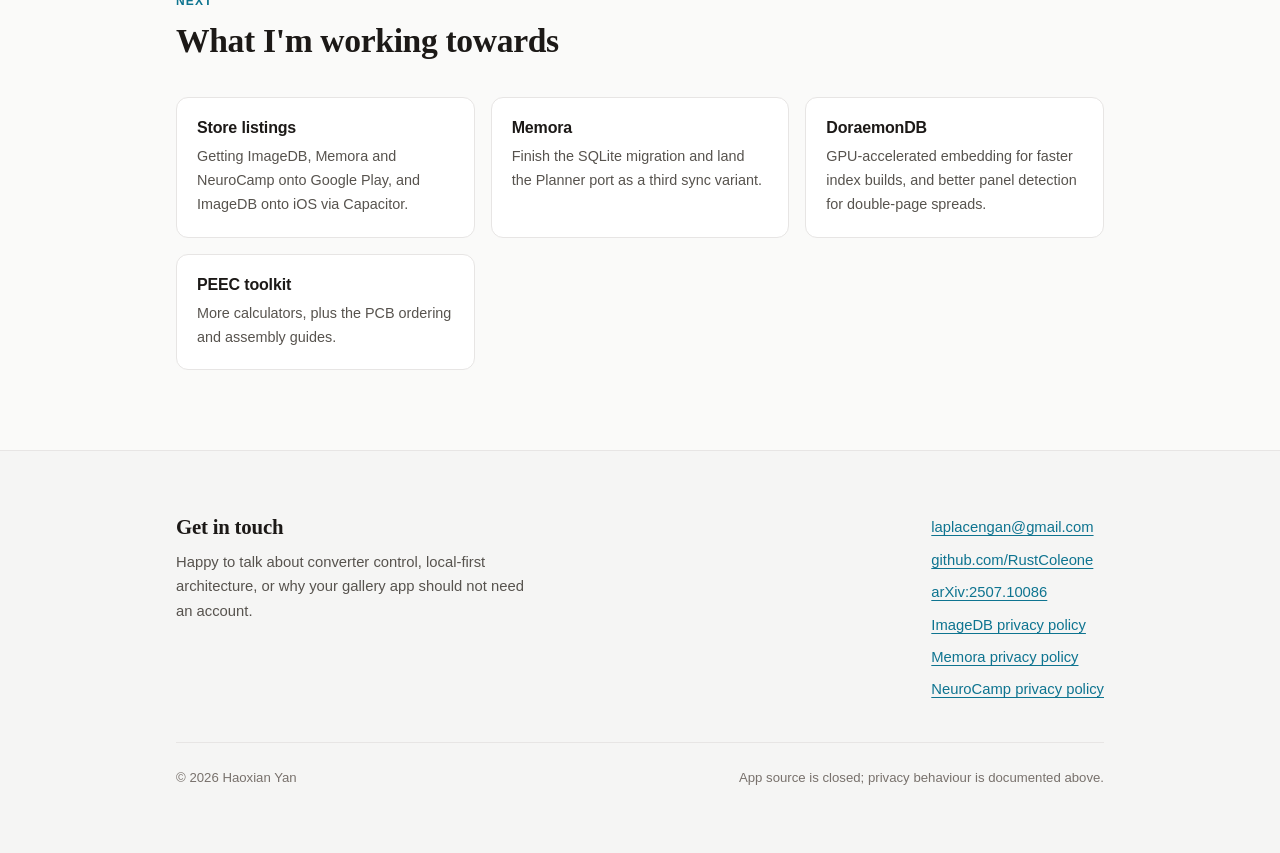
==== commit 999263ac: "privacy policies" ====
--- a/index.html
+++ b/index.html
@@ -399,7 +399,7 @@
                         </details>
                     </div>
 
-                    <p class="privacy-link"><a href="imagedb-privacy.html">Full privacy policy →</a></p>
+                    <p class="privacy-link"><a href="privacy/imagedb-privacy.html">Full privacy policy →</a></p>
                     <br>
                     <span class="storeslot">Google Play — listing link coming soon</span>
                 </article>
@@ -461,6 +461,8 @@
                         </details>
                     </div>
 
+                    <p class="privacy-link"><a href="privacy/memora-privacy.html">Full privacy policy →</a></p>
+                    <br>
                     <span class="storeslot">Google Play — listing link coming soon</span>
                 </article>
 
@@ -524,7 +526,7 @@
                         </details>
                     </div>
 
-                    <p class="privacy-link"><a href="mind-games-privacy.html">Full privacy policy →</a></p>
+                    <p class="privacy-link"><a href="privacy/neurocamp-privacy.html">Full privacy policy →</a></p>
                     <br>
                     <span class="storeslot">Google Play — listing link coming soon</span>
                 </article>
@@ -727,7 +729,9 @@
                     <li><a href="mailto:laplacengan@gmail.com">laplacengan@gmail.com</a></li>
                     <li><a href="https://github.com/RustColeone" target="_blank" rel="noopener">github.com/RustColeone</a></li>
                     <li><a href="https://arxiv.org/abs/2507.10086" target="_blank" rel="noopener">arXiv:2507.10086</a></li>
-                    <li><a href="imagedb-privacy.html">ImageDB privacy policy</a></li>
+                    <li><a href="privacy/imagedb-privacy.html">ImageDB privacy policy</a></li>
+                    <li><a href="privacy/memora-privacy.html">Memora privacy policy</a></li>
+                    <li><a href="privacy/neurocamp-privacy.html">NeuroCamp privacy policy</a></li>
                 </ul>
             </div>
             <div class="footer-base">
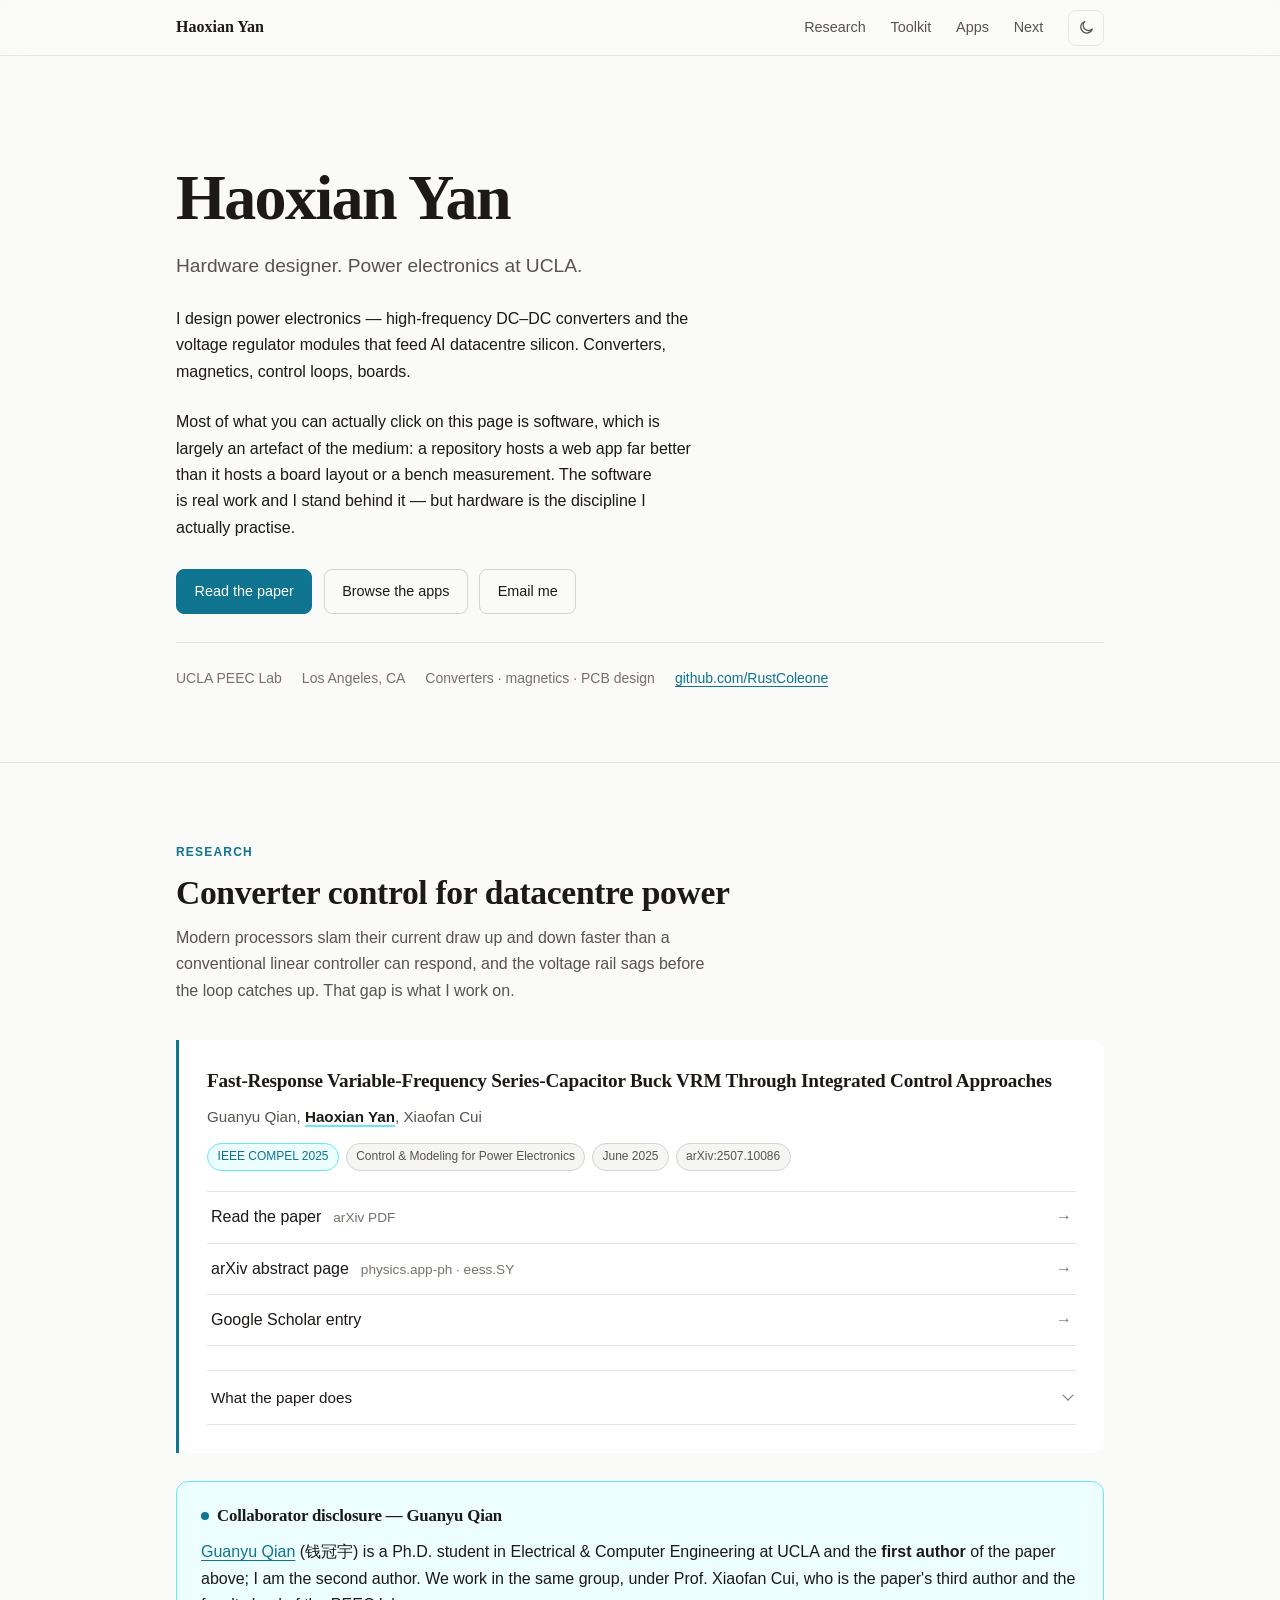
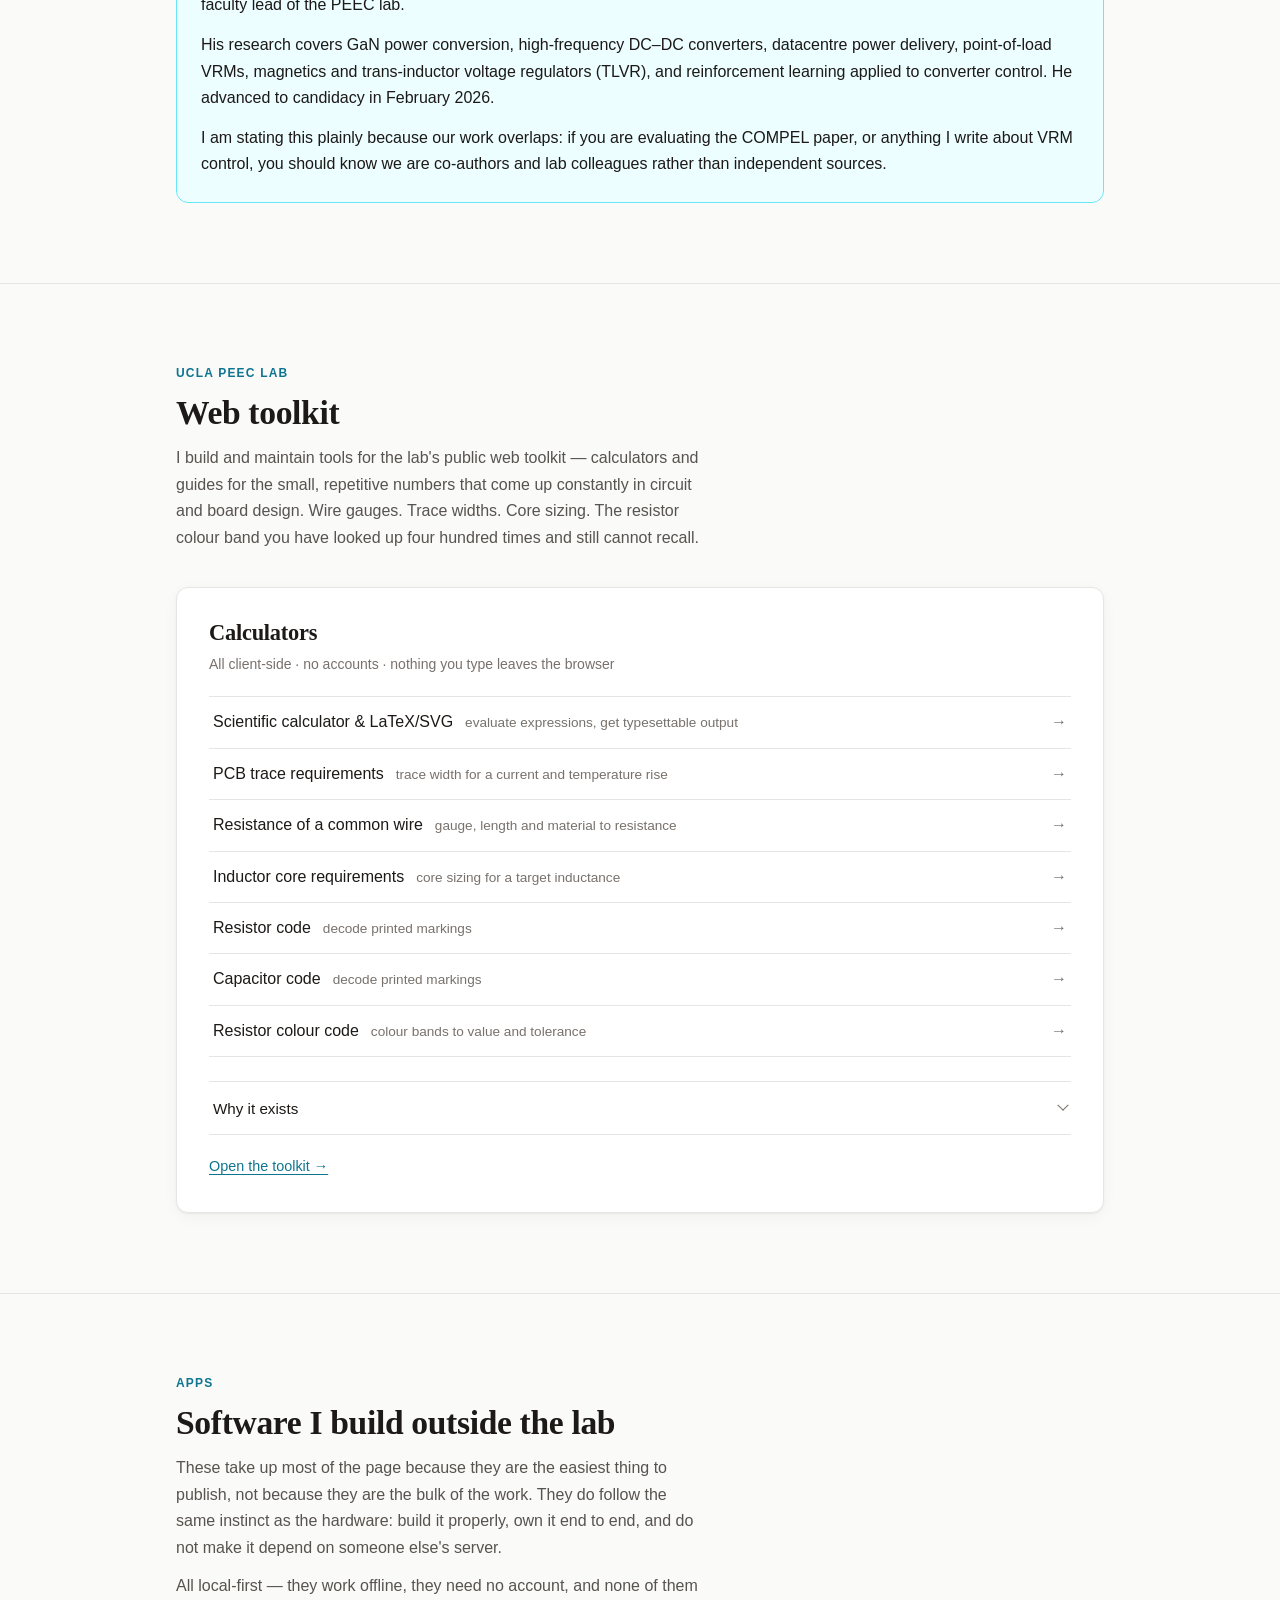
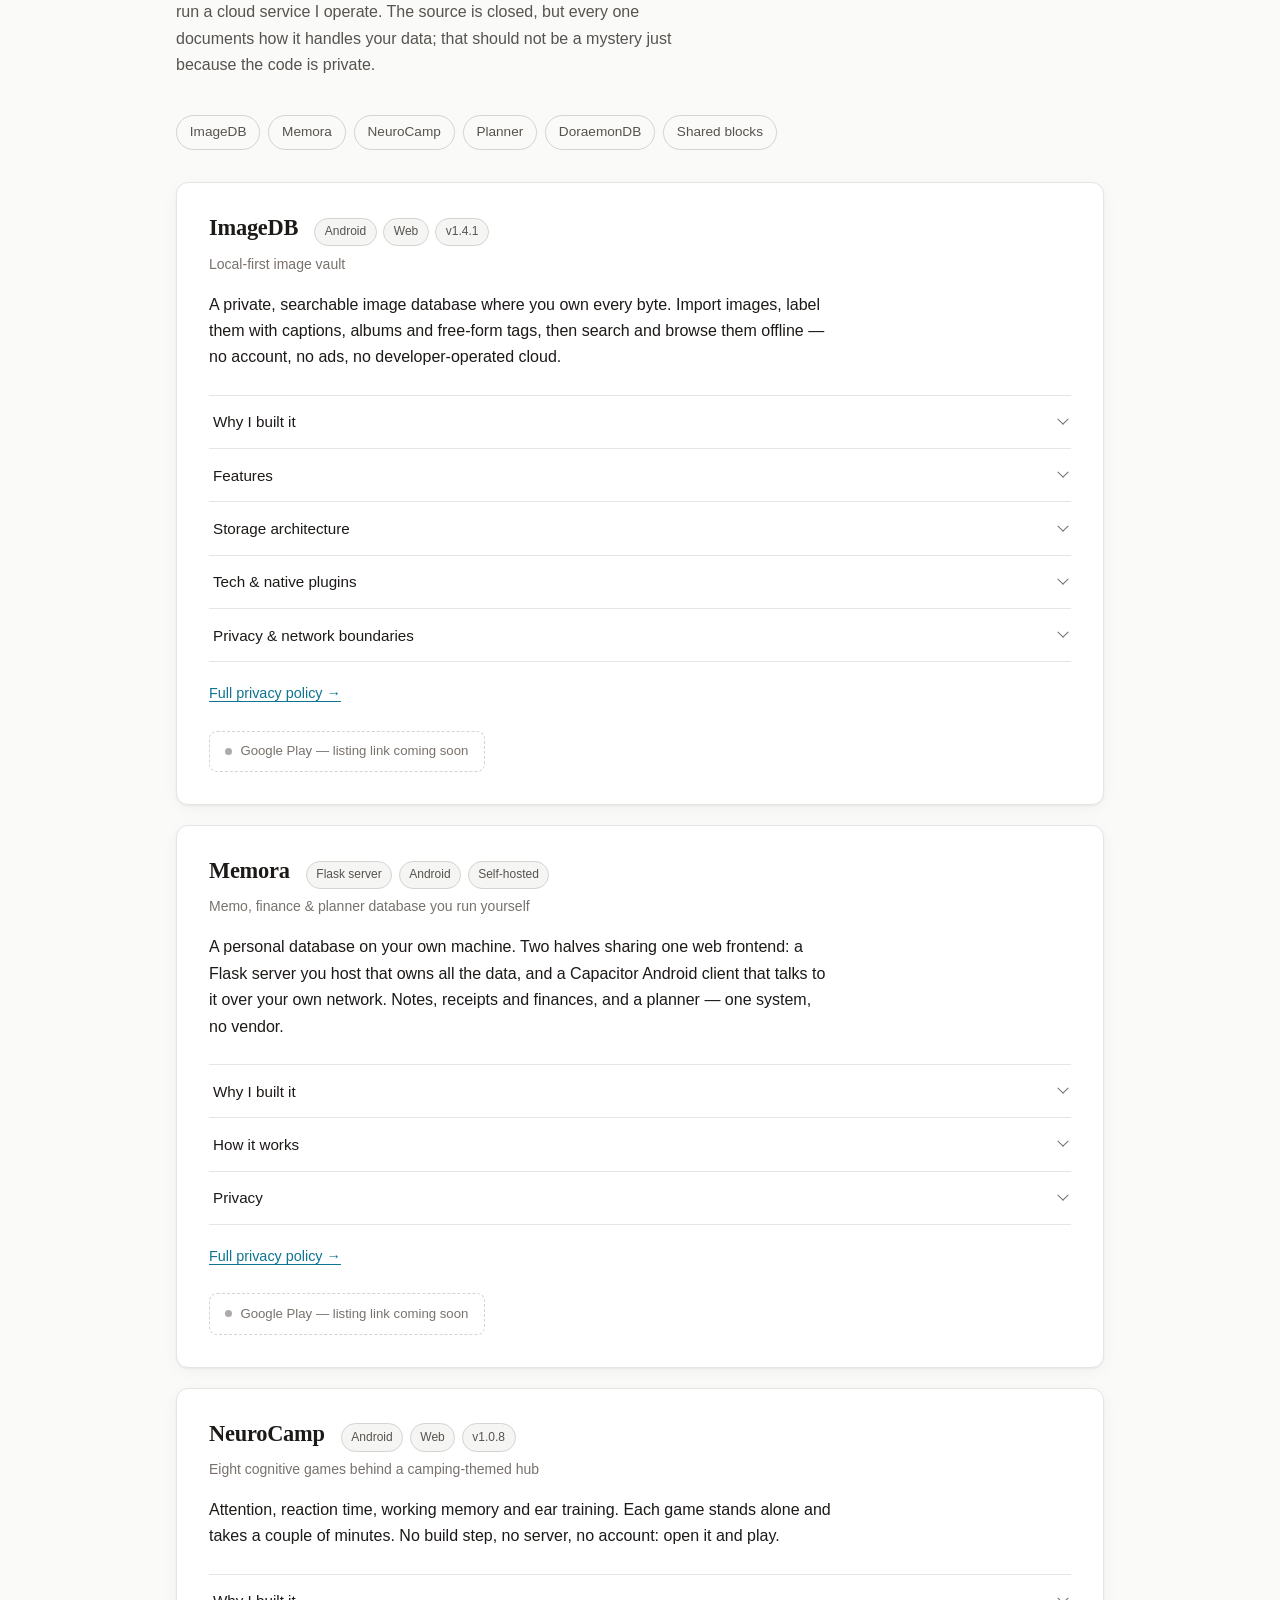
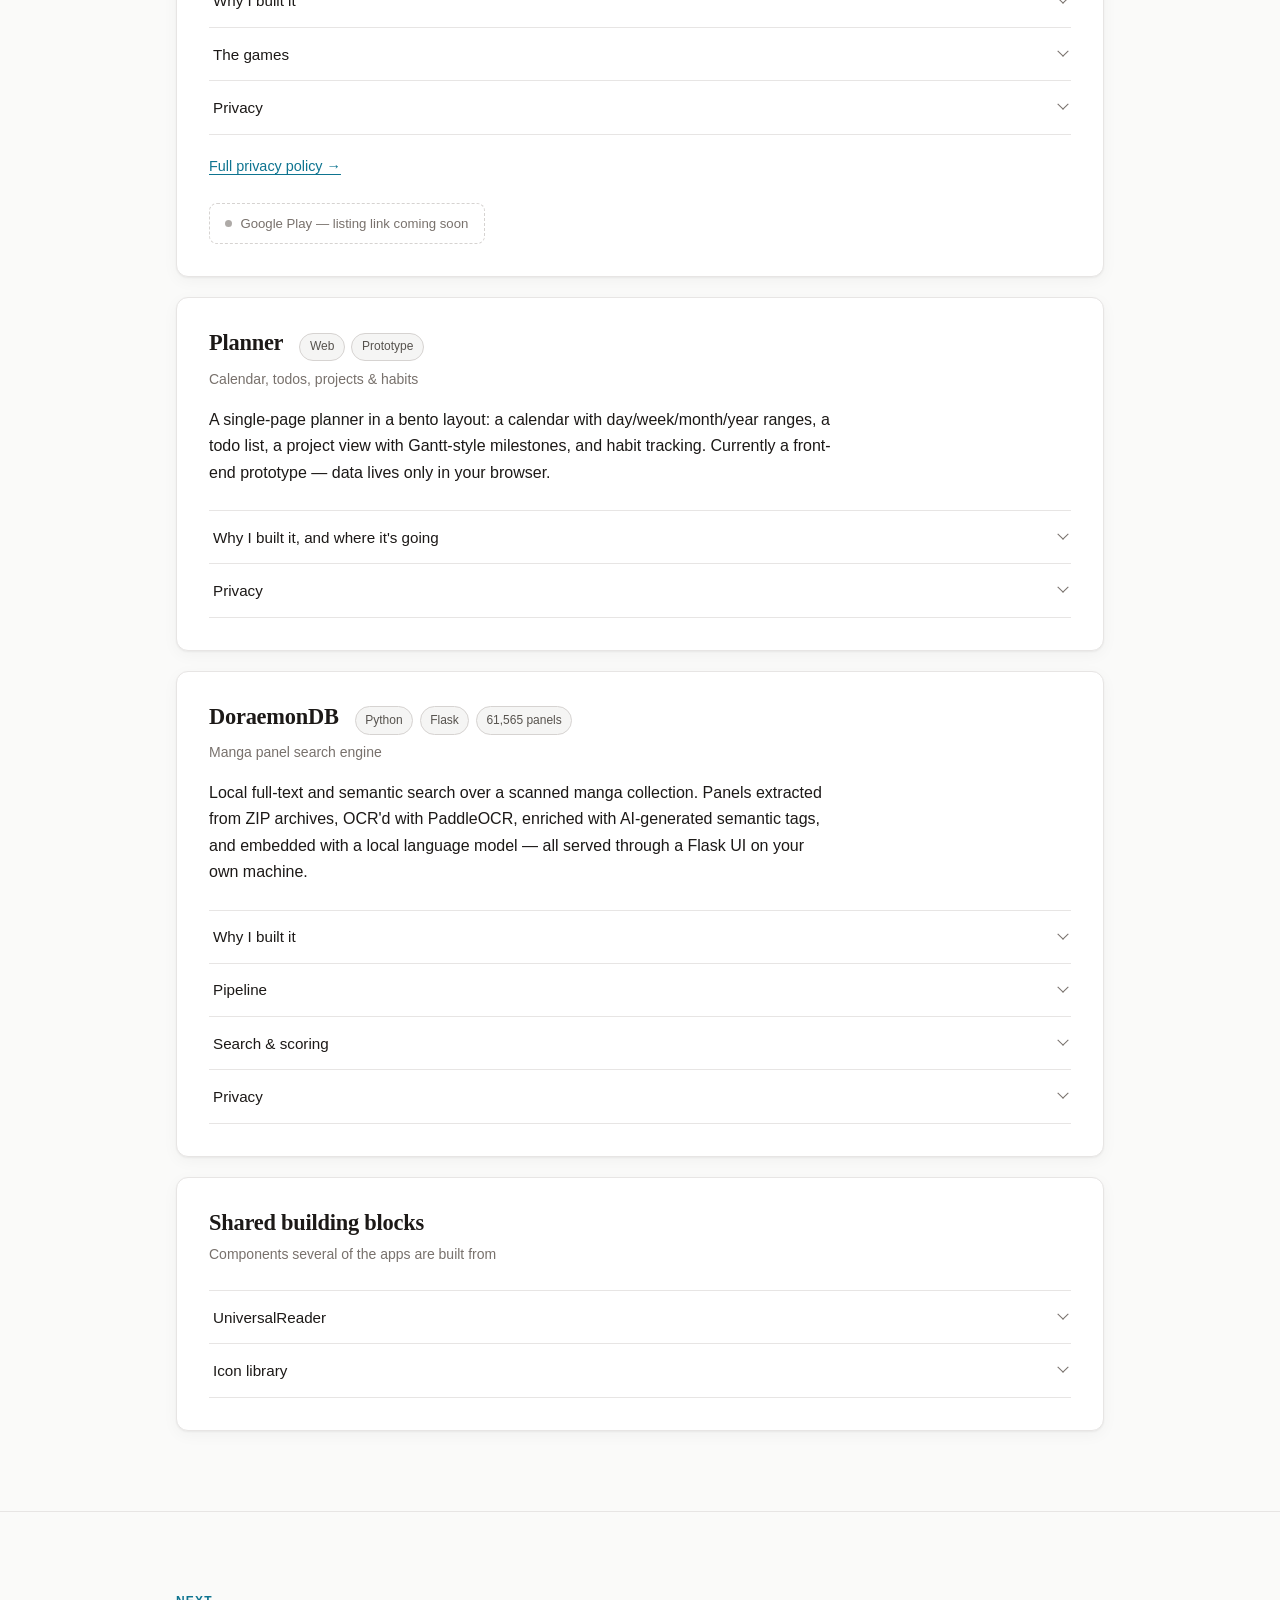
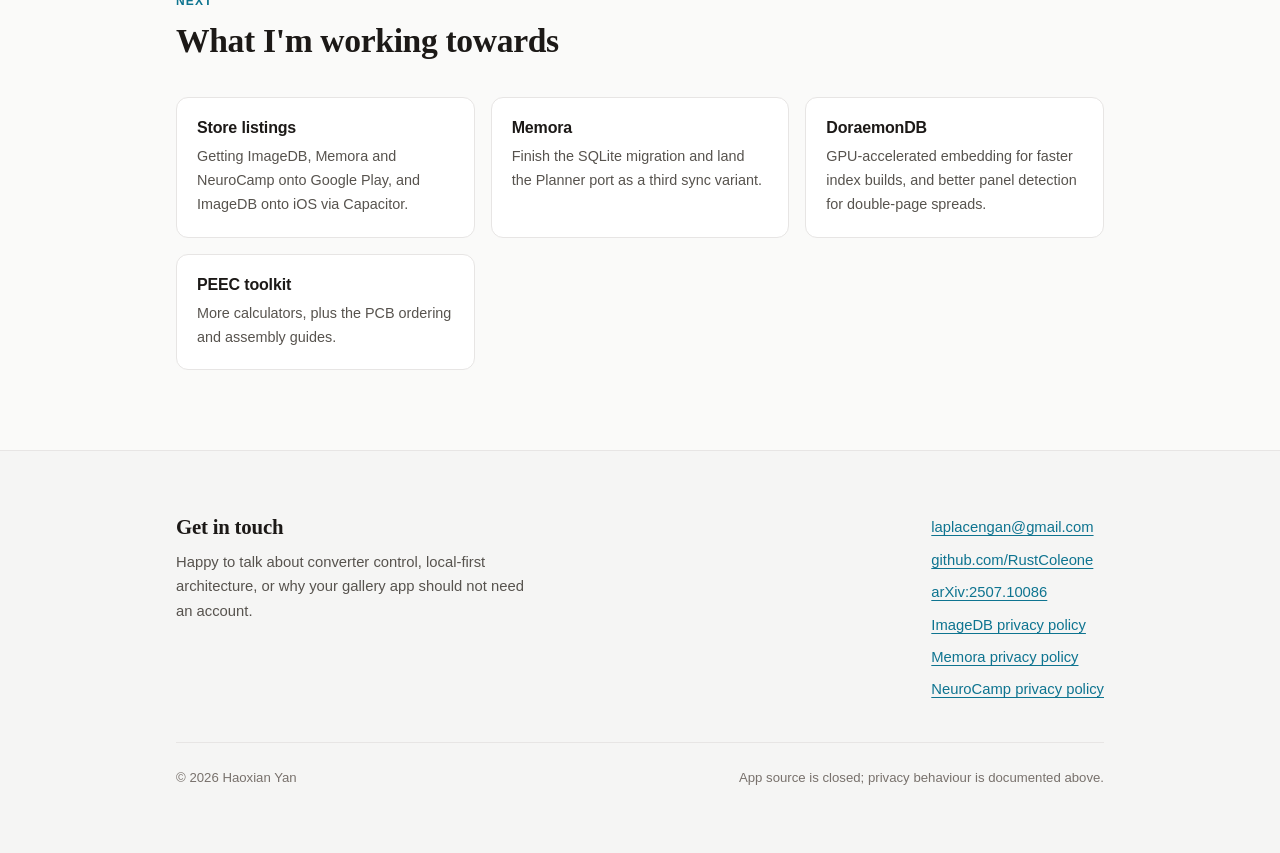
==== commit 0a9ba168: "ImageDB: update privacy policy and project card for 1.4.1 Remove the obsolete AdMob description (ads" ====
--- a/index.html
+++ b/index.html
@@ -313,14 +313,13 @@
                         <ul class="pills" style="margin-top:0">
                             <li class="pill">Android</li>
                             <li class="pill">Web</li>
-                            <li class="pill">v1.2.15</li>
+                            <li class="pill">v1.4.1</li>
                         </ul>
                     </div>
                     <p class="card-sub">Local-first image vault</p>
                     <p class="card-lede">
                         A private, searchable image database where you own every byte. Import images, label them with
-                        captions, albums and free-form tags, then search and browse them completely offline — no
-                        accounts, no cloud, no uploads to third-party servers.
+                        captions, albums and free-form tags, then search and browse them offline — no account, no ads, no developer-operated cloud.
                     </p>
 
                     <div class="accordions">
@@ -350,6 +349,7 @@
                                 <p><strong>Viewing</strong> — responsive grid with XS–XL card sizes and a time-grouped feed. Detail view is a swipeable card with a ghost preview sliding in from the side. Lightbox with scroll, pinch and double-tap zoom plus drag-to-pan.</p>
                                 <p><strong>Editing</strong> — crop canvas with undo stack and animated-GIF output, a GIF editor (speed, frame drop, quality, trim, crop), and a Panel Images combiner with per-image crop and re-grouping.</p>
                                 <p><strong>Data portability</strong> — scoped multi-part ZIP export, merge-safe multi-file import, and a verify-and-repair scan. Trash is a soft delete with 30-day auto-purge.</p>
+                                <p><strong>Search &amp; privacy</strong> — on-device text recognition (OCR) makes words inside screenshots and receipts searchable; a Safe area behind Android's fingerprint/PIN prompt stores its images encrypted (AES-256-GCM); an optional app lock; smart albums.</p>
                                 <p><strong>Other</strong> — multi-select batch operations, an "Organise Quiz" daily tagging challenge with a Library Health score, dark/light theme, multi-language with system auto-detect, and a configurable backup nudge.</p>
                             </div>
                         </details>
@@ -382,7 +382,7 @@
                             <summary>Tech &amp; native plugins</summary>
                             <div class="details-body">
                                 <p><strong>Frontend</strong> — single HTML file, no build step. <code>www/</code> is a generated artefact stamped with the version from <code>package.json</code>.</p>
-                                <p><strong>Native shell</strong> — Capacitor for Android with two custom Java plugins. <strong>ClipboardImagePlugin</strong> writes a full-resolution image to the clipboard as a <code>content://</code> URI backed by FileProvider, so other apps paste actual pixels rather than a data URL. <strong>SharePlugin</strong> captures images shared in from other apps and hands them to JS base64-encoded.</p>
+                                <p><strong>Native shell</strong> — Capacitor for Android with custom Java plugins for clipboard images (a <code>content://</code> URI backed by FileProvider, so other apps paste real pixels), durable share-sheet intake, gallery saving, biometric privacy levels, on-device ML Kit OCR, and Google Play Billing.</p>
                                 <p><strong>Libraries</strong> — sql.js, fflate, gifenc, pdf.js, and the Capacitor filesystem, camera, share, clipboard and app plugins. All bundled; nothing is fetched from a CDN at runtime.</p>
                             </div>
                         </details>
@@ -390,11 +390,12 @@
                         <details>
                             <summary>Privacy &amp; network boundaries</summary>
                             <div class="details-body">
-                                <p><strong>No account, no analytics, no telemetry, no ImageDB-operated sync service.</strong> Originals, thumbnails and metadata live in app-private storage.</p>
-                                <p><strong>Android system backup</strong> — <code>allowBackup</code> is intentionally on. If <em>you</em> enable Android backup, the OS may include eligible ImageDB data in <em>your</em> backup. I do not turn that on and do not operate the destination.</p>
-                                <p><strong>Ads</strong> — proceeding to the advanced, non-essential Panel Images combine step may show one small AdMob banner; that is the only automatic ad placement, and it keeps maintenance funded. A separate rewarded "support me" button is always user-initiated. The rest of the app is ad-free.</p>
+                                <p><strong>No account, no ads, no analytics of my own, no ImageDB-operated sync service.</strong> Originals, thumbnails and metadata live in app-private storage; Safe images and thumbnails are also encrypted at rest.</p>
+                                <p><strong>Text recognition</strong> — OCR runs on the device, but Google's ML Kit SDK sends device/app information, a per-install identifier and performance diagnostics to Google over HTTPS. Google Play services may download recognition models.</p>
+                                <p><strong>Purchases</strong> — the optional one-time Advanced Tools purchase is processed by Google Play; I never see payment details.</p>
+                                <p><strong>Android system backup</strong> — <code>allowBackup</code> is intentionally on. If <em>you</em> enable Android backup, the OS may include ImageDB's data in <em>your</em> backup. I do not turn that on and do not operate the destination.</p>
                                 <p><strong>Linked images</strong> — an entry saved as a URL is fetched from its source host when displayed, exposing a normal network request to that host. You can make linked entries offline from Backup &amp; Data.</p>
-                                <p>In short, data leaves the vault only when you invoke an OS share/save action, export a backup, follow a linked image, enable Android system backup, or enter the ad-supported Panel Images step.</p>
+                                <p>In short, data leaves the app only through OCR diagnostics, Play purchases, linked images, Android backup you enable, or a share/save/export you start.</p>
                             </div>
                         </details>
                     </div>
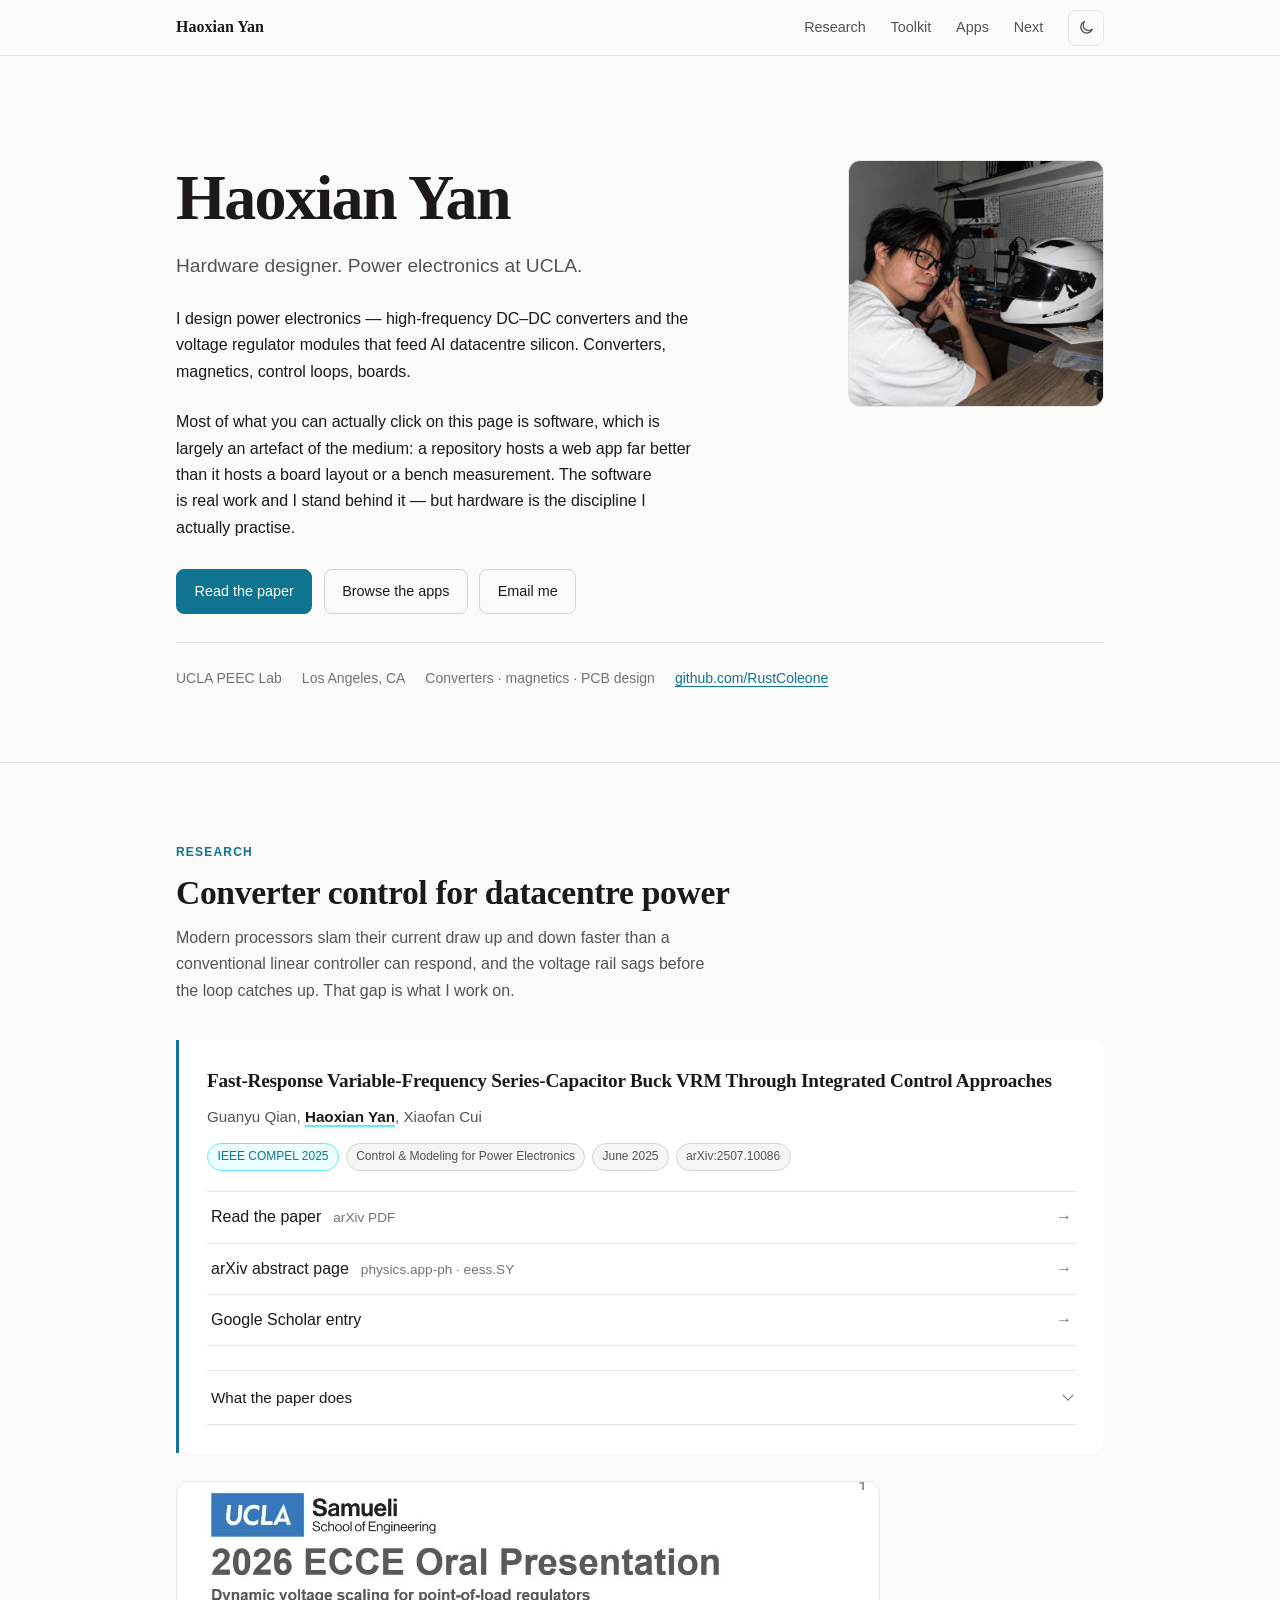
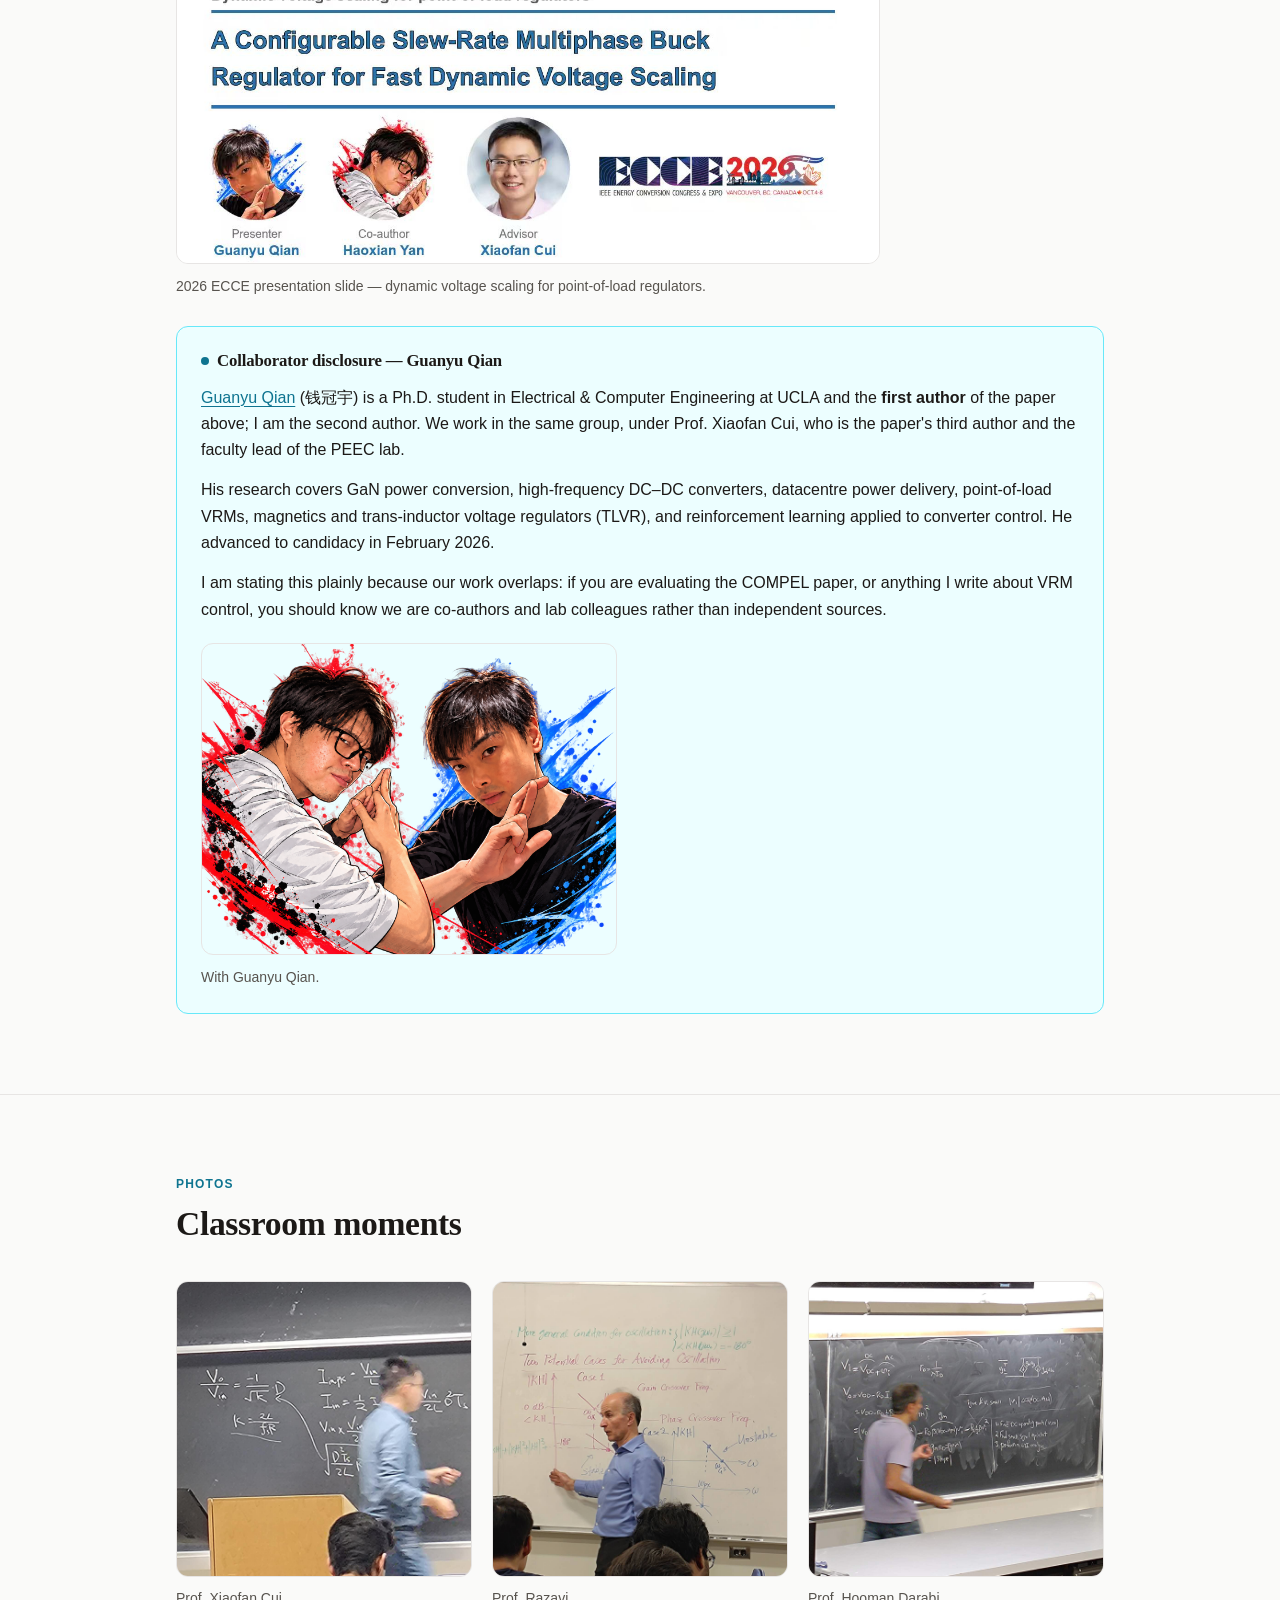
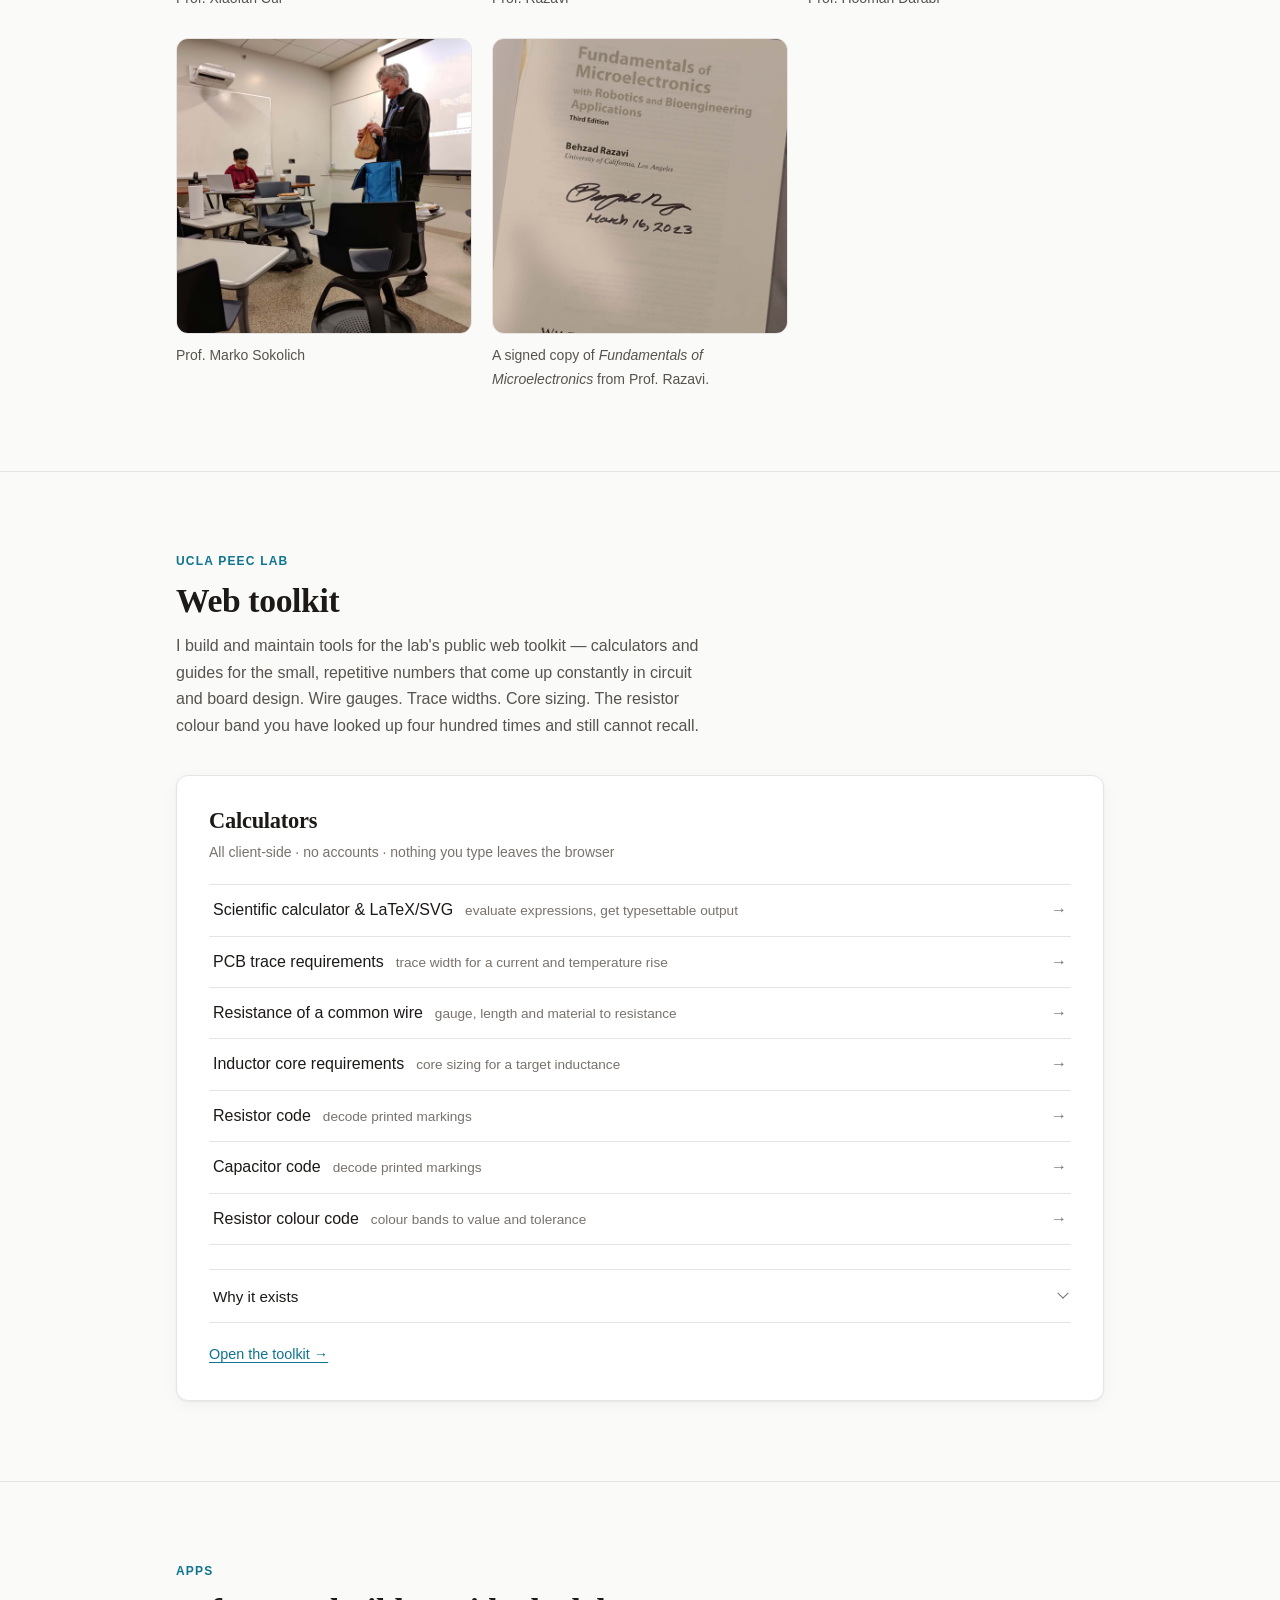
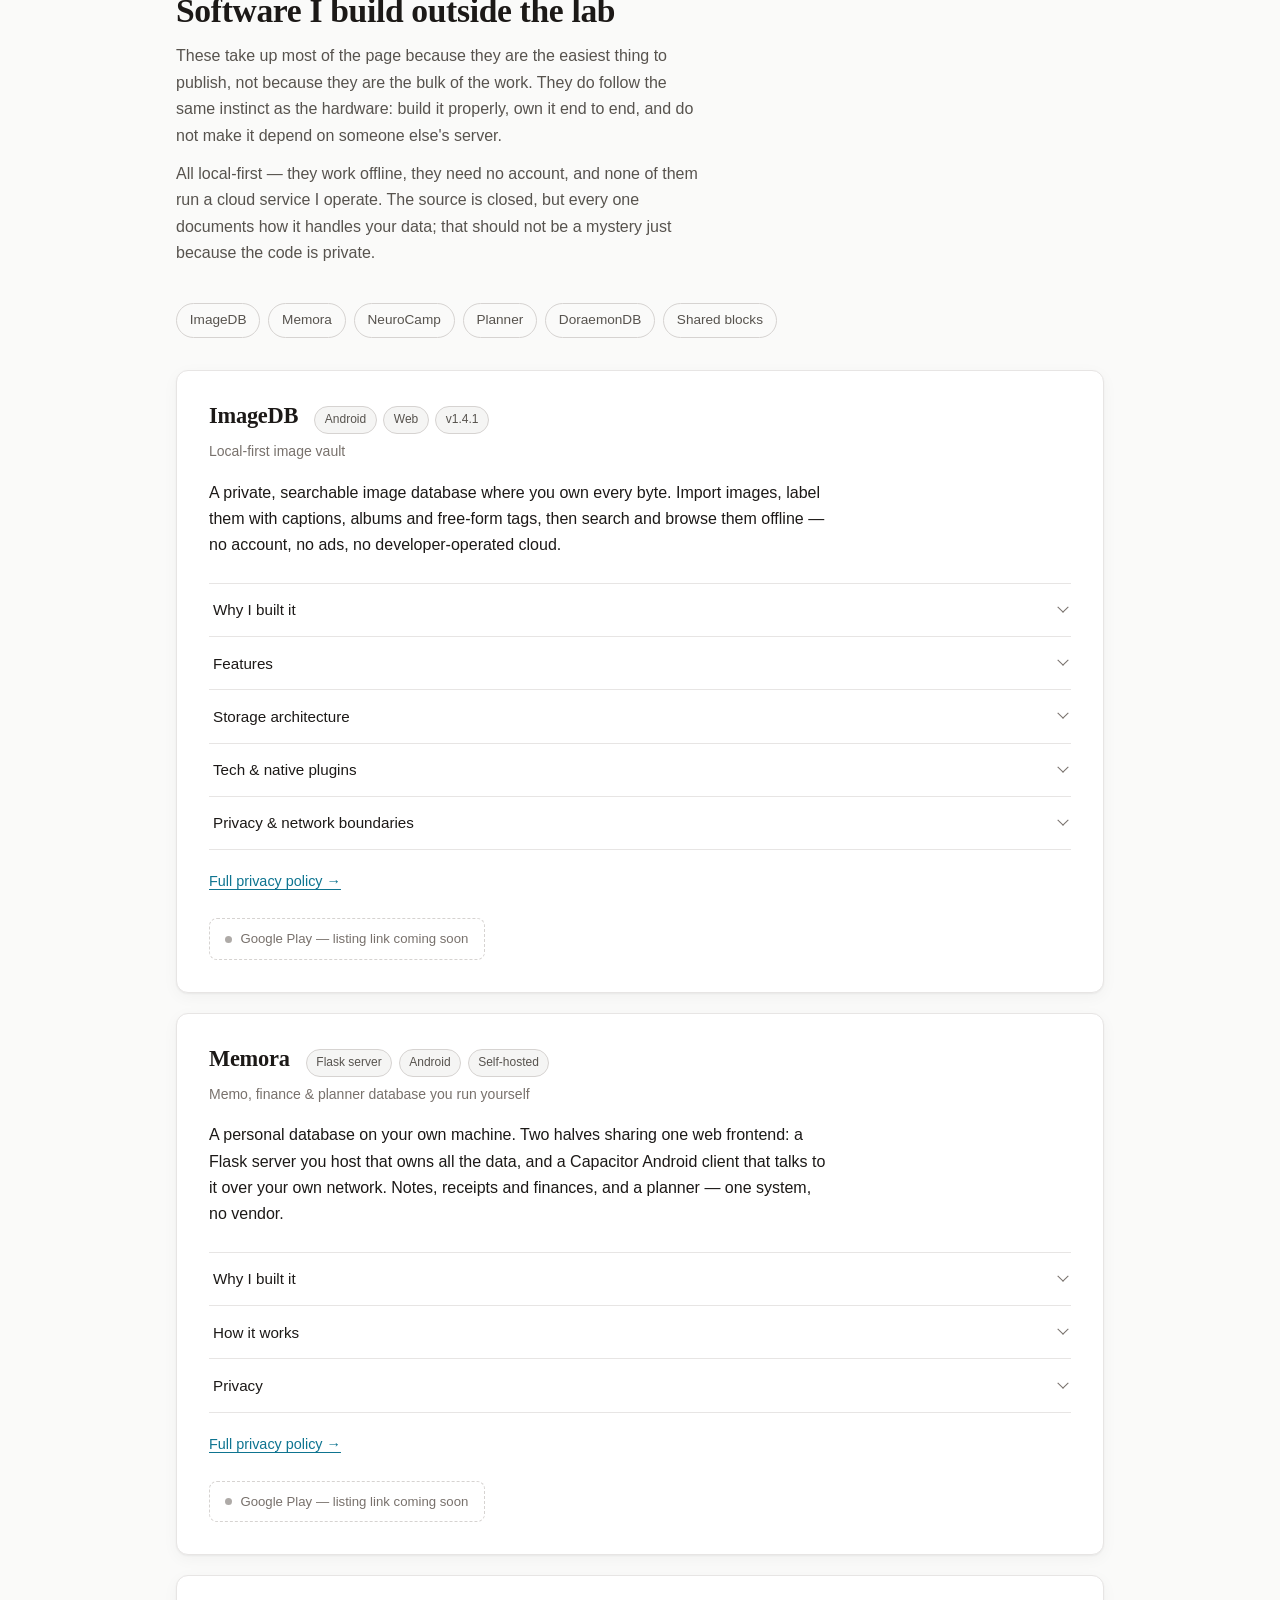
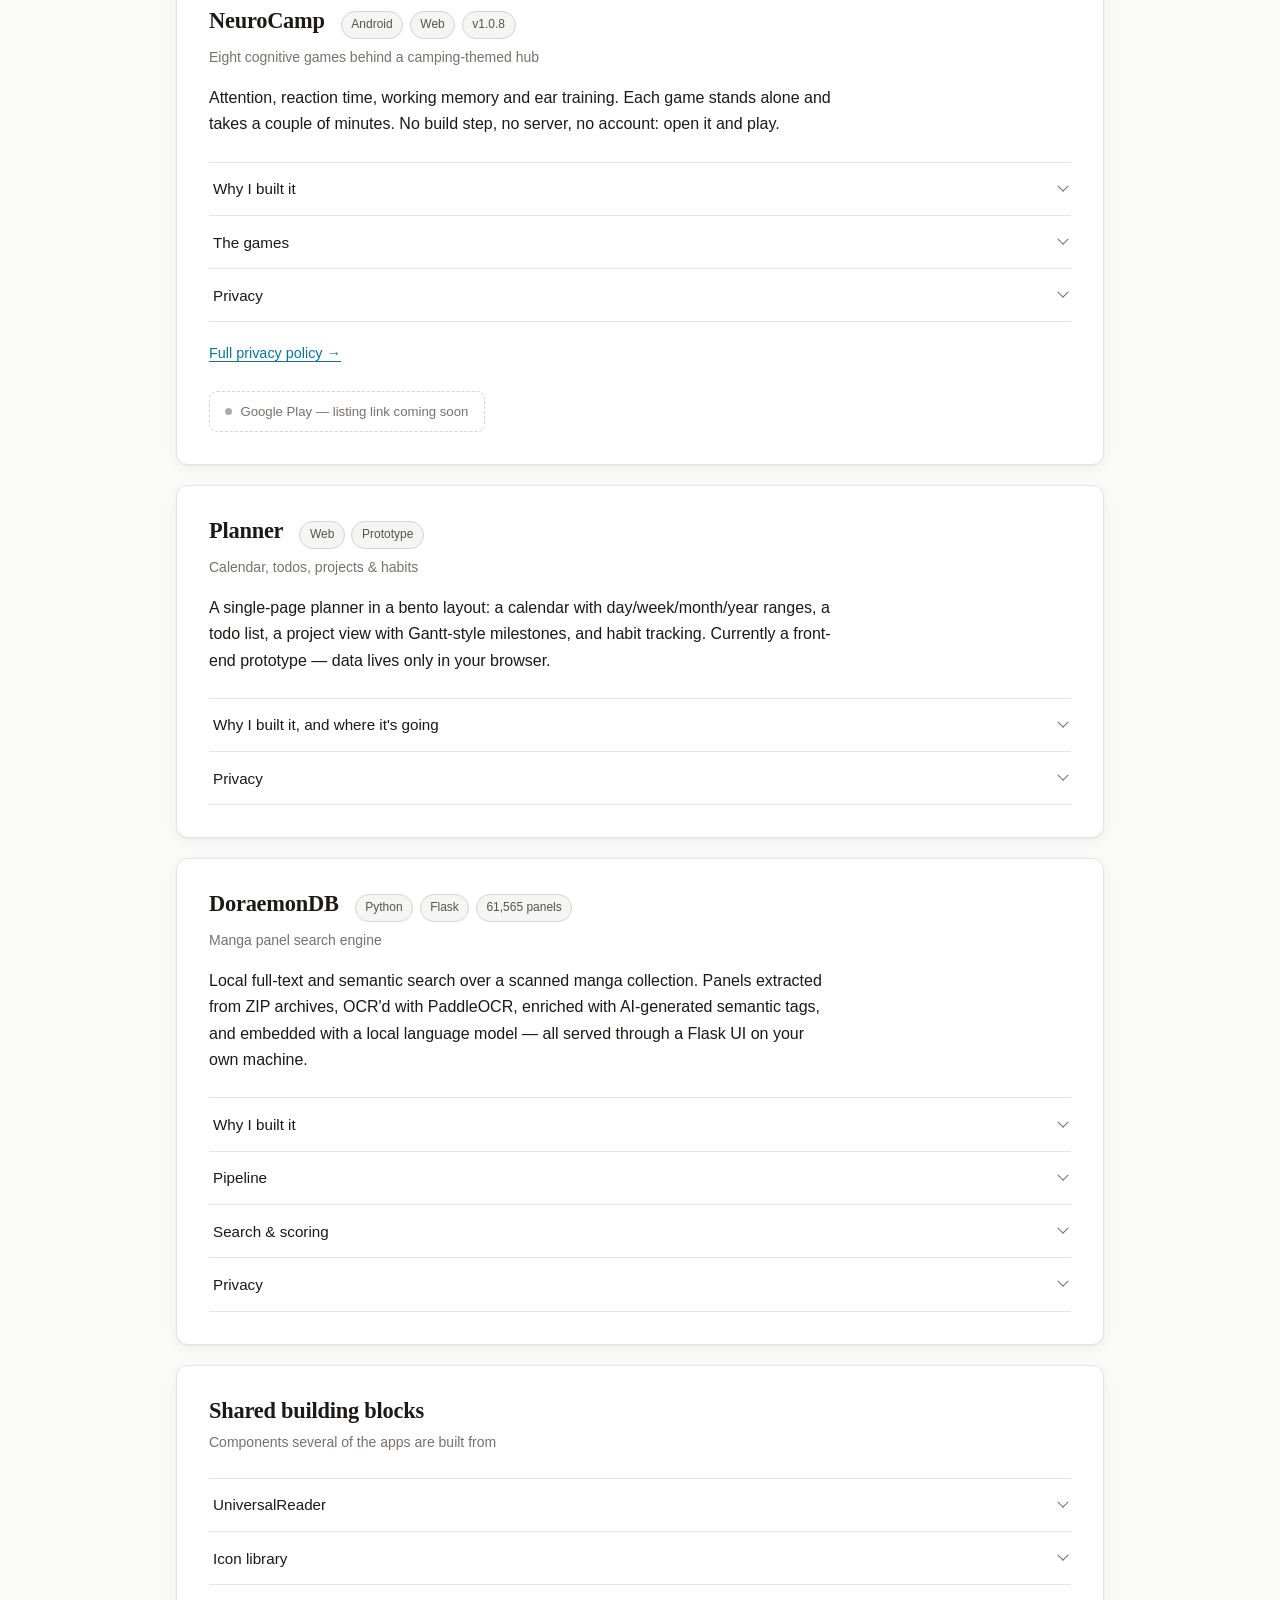
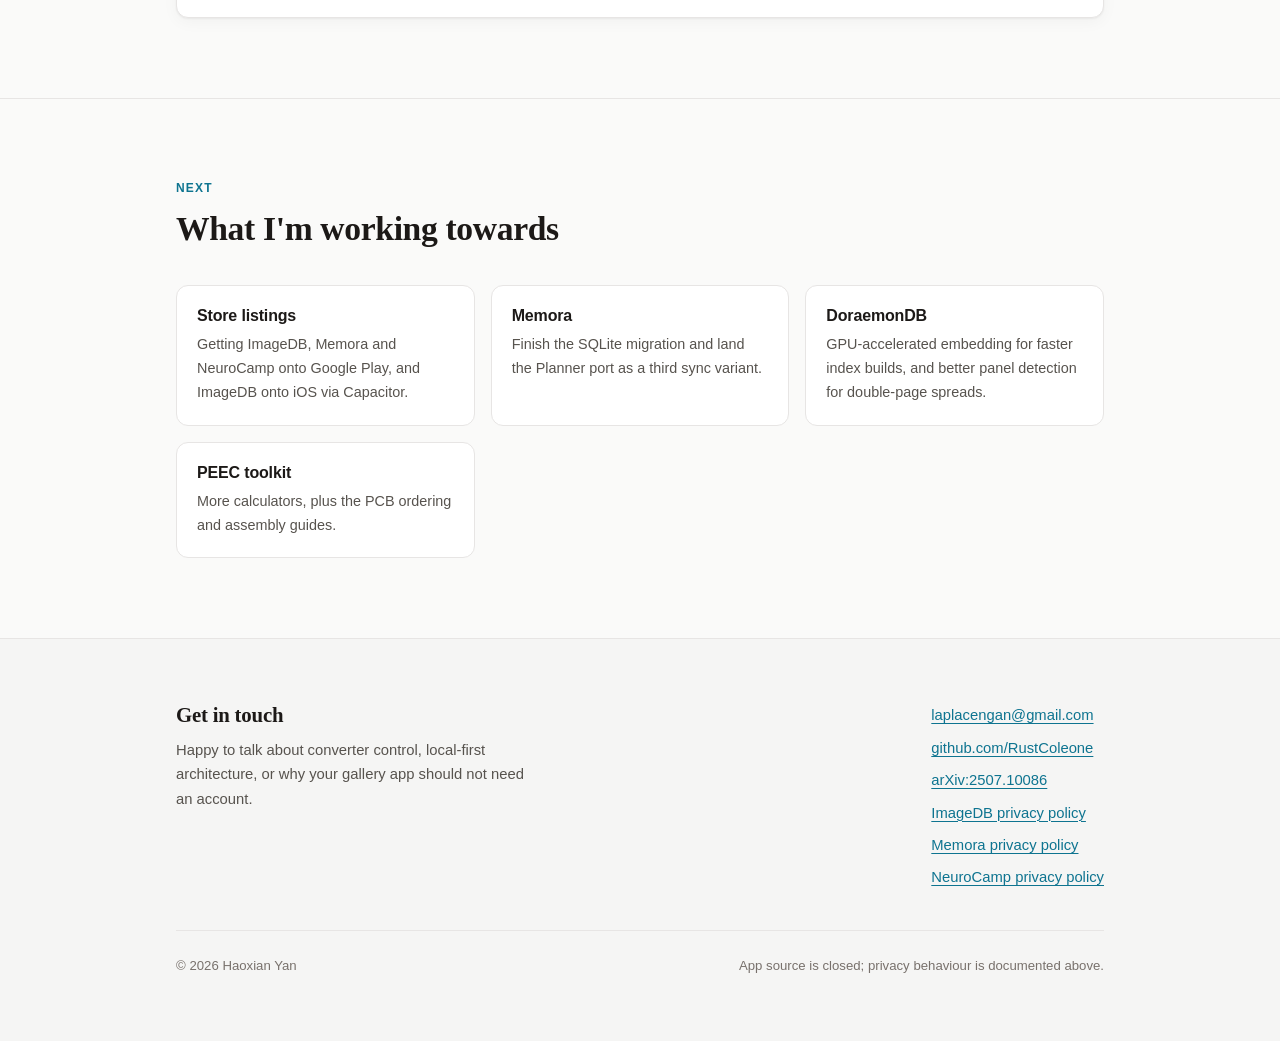
==== commit 7aaa046f: "Add personal site photos and Google Search Console verification" ====
--- a/index.html
+++ b/index.html
@@ -8,6 +8,7 @@
     <meta name="description" content="Haoxian Yan — hardware designer working on power electronics at UCLA: converter control for datacentre voltage regulators. Plus the local-first software that happens to be easier to publish.">
     <meta name="author" content="Haoxian Yan">
     <meta name="theme-color" content="#fafaf9">
+    <meta name="google-site-verification" content="iWHL3ZfnDAy88yPTKk8GyMTBXgsC1QyWzxCTQRyr6VE" />
 
     <meta property="og:type" content="profile">
     <meta property="og:title" content="Haoxian Yan — Hardware &amp; Power Electronics Design">
@@ -101,6 +102,7 @@
 
     <header class="hero" id="top">
         <div class="container">
+            <img class="hero-portrait" src="images/bio_pic.jpg" alt="Haoxian Yan at a lab workbench" width="1277" height="1232" fetchpriority="high" decoding="async">
             <h1>Haoxian Yan</h1>
             <p class="hero-role">Hardware designer. Power electronics at UCLA.</p>
 
@@ -203,6 +205,13 @@
                     </div>
                 </article>
 
+                <figure class="research-photo">
+                    <a href="images/8912677ad9c14f155ee95814baebc428.jpg" aria-label="View the research presentation slide at full size">
+                        <img src="images/8912677ad9c14f155ee95814baebc428.jpg" alt="2026 ECCE oral presentation slide: A Configurable Slew-Rate Multiphase Buck Regulator for Fast Dynamic Voltage Scaling, by Guanyu Qian, Haoxian Yan and Xiaofan Cui" width="1225" height="666" loading="lazy" decoding="async">
+                    </a>
+                    <figcaption>2026 ECCE presentation slide — dynamic voltage scaling for point-of-load regulators.</figcaption>
+                </figure>
+
                 <aside class="callout" aria-labelledby="disclosure-h">
                     <h4 id="disclosure-h">Collaborator disclosure — Guanyu Qian</h4>
                     <p>
@@ -221,7 +230,54 @@
                         anything I write about VRM control, you should know we are co-authors and lab colleagues
                         rather than independent sources.
                     </p>
+                    <figure class="collaborator-photo">
+                        <a href="images/me_and_guanyu.png" aria-label="View the picture with Guanyu Qian at full size">
+                            <img src="images/me_and_guanyu.png" alt="Stylized portrait of Haoxian Yan and Guanyu Qian with red and blue brush strokes" width="1448" height="1086" loading="lazy" decoding="async">
+                        </a>
+                        <figcaption>With Guanyu Qian.</figcaption>
+                    </figure>
                 </aside>
+            </div>
+        </section>
+
+        <section class="section" id="photos" aria-labelledby="photos-h">
+            <div class="container">
+                <div class="section-head">
+                    <span class="eyebrow">Photos</span>
+                    <h2 id="photos-h">Classroom moments</h2>
+                </div>
+                <div class="photo-grid">
+                    <figure>
+                        <a href="images/professor_xiaofan_cui.jpg" aria-label="View the photo of Professor Xiaofan Cui at full size">
+                            <img src="images/professor_xiaofan_cui.jpg" alt="Professor Xiaofan Cui teaching at a chalkboard" width="1280" height="1280" loading="lazy" decoding="async">
+                        </a>
+                        <figcaption>Prof. Xiaofan Cui</figcaption>
+                    </figure>
+                    <figure>
+                        <a href="images/professor_razavi.jpg" aria-label="View the photo of Professor Razavi at full size">
+                            <img src="images/professor_razavi.jpg" alt="Professor Razavi explaining a circuit at a whiteboard" width="1280" height="1280" loading="lazy" decoding="async">
+                        </a>
+                        <figcaption>Prof. Razavi</figcaption>
+                    </figure>
+                    <figure>
+                        <a href="images/professor_hooman_darabi.jpg" aria-label="View the photo of Professor Hooman Darabi at full size">
+                            <img src="images/professor_hooman_darabi.jpg" alt="Professor Hooman Darabi teaching circuit equations at a chalkboard" width="1280" height="1280" loading="lazy" decoding="async">
+                        </a>
+                        <figcaption>Prof. Hooman Darabi</figcaption>
+                    </figure>
+                    <figure>
+                        <a href="images/professor_marko_sokolich.jpg" aria-label="View the photo of Professor Marko Sokolich at full size">
+                            <img src="images/professor_marko_sokolich.jpg" alt="Professor Marko Sokolich speaking in a classroom" width="1280" height="1280" loading="lazy" decoding="async">
+                        </a>
+                        <figcaption>Prof. Marko Sokolich</figcaption>
+                    </figure>
+                    <figure>
+                        <a href="images/book_signing_from_professor_razavi.jpg" aria-label="View the signed book at full size">
+                            <img src="images/book_signing_from_professor_razavi.jpg" alt="Title page of Fundamentals of Microelectronics signed by Behzad Razavi" width="1280" height="1280" loading="lazy" decoding="async">
+                        </a>
+                        <figcaption>A signed copy of <cite>Fundamentals of Microelectronics</cite> from Prof. Razavi.</figcaption>
+                    </figure>
+                </div>
             </div>
         </section>
 
--- a/styles.css
+++ b/styles.css
@@ -310,6 +310,64 @@
     letter-spacing: -0.025em;
 }
 
+.hero .container {
+    display: flow-root;
+}
+
+.hero-portrait {
+    float: right;
+    width: clamp(10rem, 24vw, 16rem);
+    height: auto;
+    margin: 0 0 1.5rem 2rem;
+    border-radius: var(--radius);
+    border: 1px solid var(--border);
+}
+
+/* ---------- Photography ---------- */
+
+.photo-grid {
+    display: grid;
+    grid-template-columns: repeat(auto-fit, minmax(min(100%, 15rem), 1fr));
+    gap: 1.75rem 1.25rem;
+}
+
+.photo-grid figure {
+    min-width: 0;
+}
+
+.photo-grid img,
+.research-photo img,
+.collaborator-photo img {
+    width: 100%;
+    height: auto;
+    border: 1px solid var(--border);
+    border-radius: var(--radius);
+}
+
+figcaption {
+    margin-top: 0.65rem;
+    font-size: 0.875rem;
+    color: var(--muted);
+}
+
+.research-photo {
+    max-width: 44rem;
+    margin-top: 1.75rem;
+}
+
+.collaborator-photo {
+    max-width: 26rem;
+    margin-top: 1.25rem;
+}
+
+@media (max-width: 40rem) {
+    .hero-portrait {
+        float: none;
+        width: 11rem;
+        margin: 0 0 1.5rem;
+    }
+}
+
 .hero-role {
     margin-top: 0.85rem;
     font-size: clamp(1.05rem, 2.2vw, 1.2rem);
